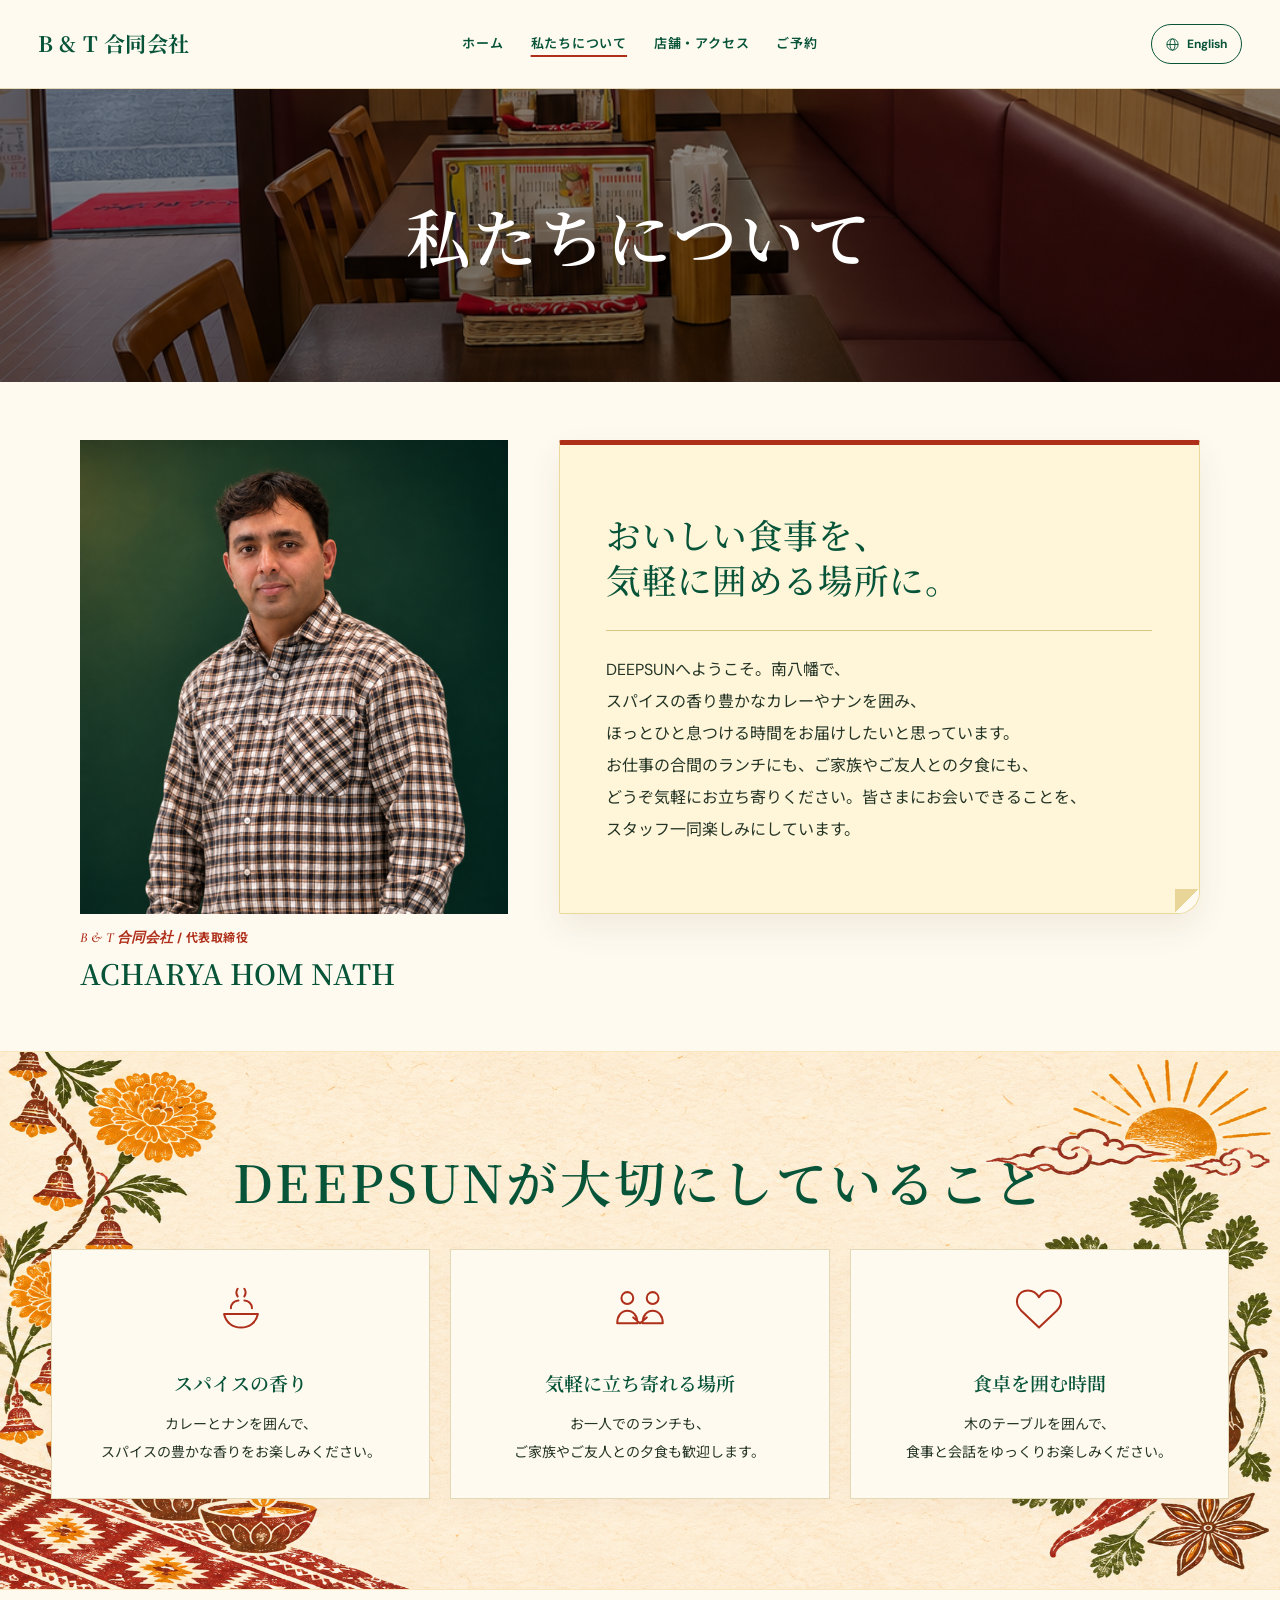
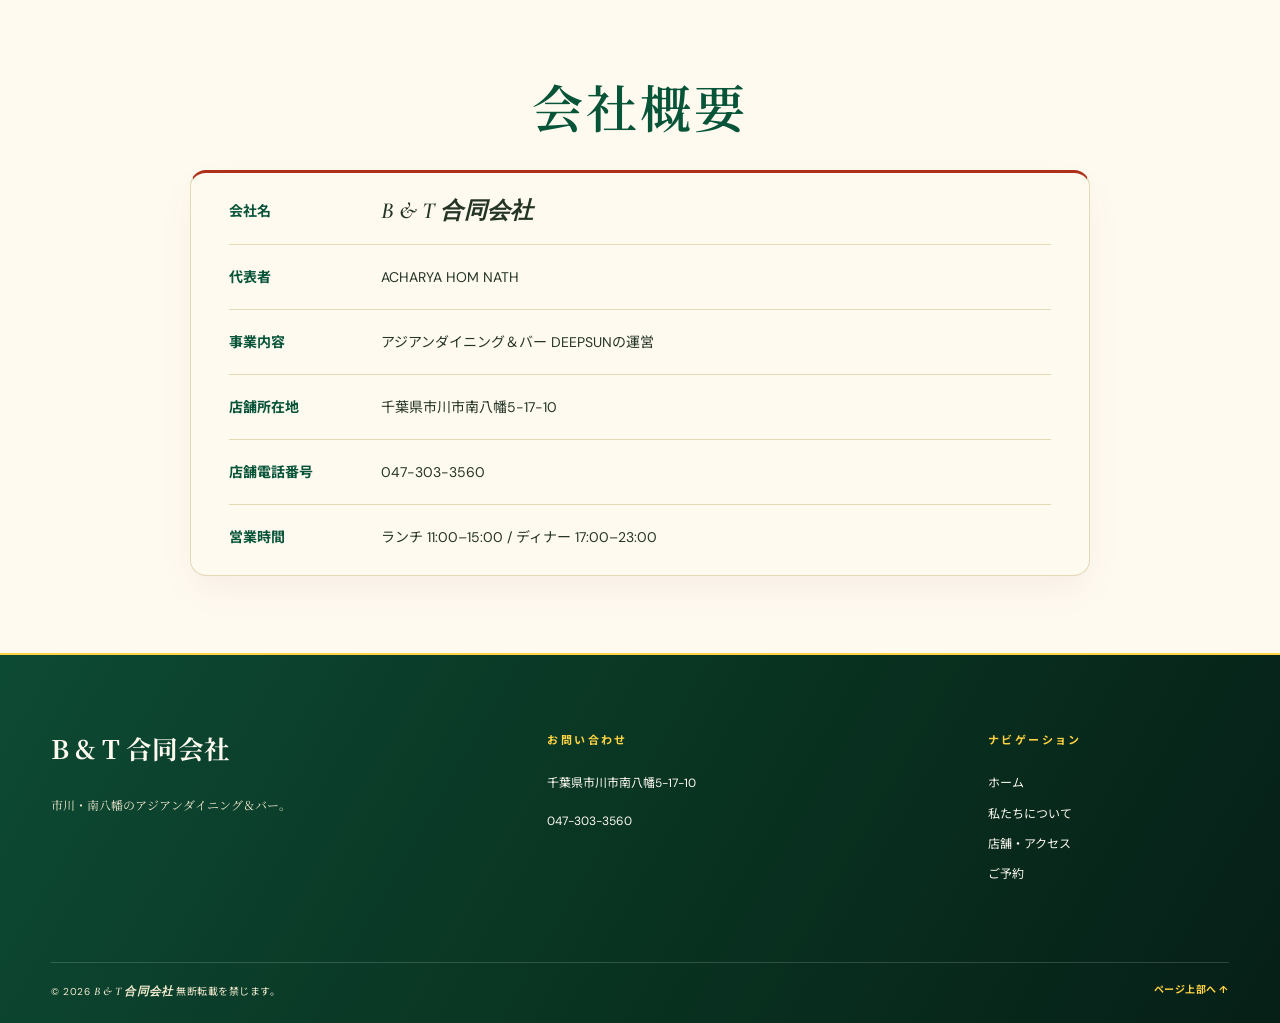
==== about.html @ cd6b09dc "Publish DEEPSUN website with lossless assets" ====
<!DOCTYPE html>

<html lang="ja"><head><meta charset="utf-8"/><meta content="width=device-width, initial-scale=1" name="viewport"/><meta content="#fffaf0" name="theme-color"/><meta content="B &amp; T 合同会社が運営するDEEPSUN。代表 ACHARYA HOM NATHからのご挨拶と会社概要。" name="description"/><title>私たちについて | DEEPSUN</title><link href="https://fonts.googleapis.com" rel="preconnect"/><link crossorigin="" href="https://fonts.gstatic.com" rel="preconnect"/><link href="https://fonts.googleapis.com/css2?family=DM+Sans:wght@400;500;600;700&amp;family=Noto+Sans+JP:wght@400;500;600;700&amp;family=Noto+Serif+JP:wght@400;500;600;700&amp;family=Cormorant+Garamond:ital,wght@0,500;0,600;1,500;1,600&amp;display=swap" rel="stylesheet"/><link rel="icon" href="assets/deepsun-logo.png" type="image/png"/>
<link href="styles.css?v=16" rel="stylesheet"/><script defer="" src="script.js?v=13"></script></head>
<body data-page="about"><a class="skip-link" data-i18n="skipLink" href="#main-content">本文へ移動</a><div id="site-header-mount"></div><main class="inner-main" id="main-content">
<section aria-labelledby="about-page-title" class="subhero subhero-about"><div class="subhero-overlay"></div><div class="container subhero-content"><h1 data-i18n="aboutPageTitle" id="about-page-title">私たちについて</h1></div></section>
<section class="representative section-pad"><div class="container representative-grid"><div class="representative-profile"><div class="representative-portrait"><img alt="B &amp; T 合同会社の代表取締役 ACHARYA HOM NATH" data-i18n-alt="representativeAlt" height="1381" src="assets/deepsun-owner-green.png" width="1139"/></div><div class="representative-caption"><p data-i18n="repRole"><span class="company-name-inline">B &amp; T 合同会社</span> / 代表取締役</p><h2 data-i18n="representativeName">ACHARYA HOM NATH</h2></div></div><div class="representative-note"><h2 class="ceo-catch" data-i18n="ceoCatch">おいしい食事を、<br>気軽に囲める場所に。</h2><p class="ceo-message" data-i18n="ceoP1"><span class="ceo-phrase">DEEPSUNへようこそ。</span><span class="ceo-phrase">南八幡で、</span><span class="ceo-phrase">スパイスの</span><span class="ceo-phrase">香り</span><span class="ceo-phrase">豊かな</span><span class="ceo-phrase">カレーや</span><span class="ceo-phrase">ナンを</span><span class="ceo-phrase">囲み、</span><span class="ceo-phrase">ほっと</span><span class="ceo-phrase">ひと息つける</span><span class="ceo-phrase">時間を</span><span class="ceo-phrase">お届けしたいと</span><span class="ceo-phrase">思っています。</span><span class="ceo-phrase">お仕事の</span><span class="ceo-phrase">合間の</span><span class="ceo-phrase">ランチにも、</span><span class="ceo-phrase">ご家族や</span><span class="ceo-phrase">ご友人との</span><span class="ceo-phrase">夕食にも、</span><span class="ceo-phrase">どうぞ気軽に</span><span class="ceo-phrase">お立ち寄りください。</span><span class="ceo-phrase">皆さまに</span><span class="ceo-phrase">お会いできる</span><span class="ceo-phrase">ことを、</span><span class="ceo-phrase">スタッフ一同</span><span class="ceo-phrase">楽しみに</span><span class="ceo-phrase">しています。</span></p></div></div></section>
<section aria-labelledby="values-title" class="values-section section-pad"><div class="container"><h2 class="section-title" data-i18n="valuesTitle" id="values-title">DEEPSUNが大切にしていること</h2><div class="values-grid">
<article class="value-card"><svg aria-hidden="true" viewbox="0 0 64 64"><path d="M12 38c2 10 10 16 20 16s18-6 20-16H12Zm8-7c0-5 4-9 9-9m7 0c5 0 9 4 9 9M28 17c-2-3-2-6 0-9m8 9c2-3 2-6 0-9"></path></svg><h3 data-i18n="value1Title">スパイスの香り</h3><p data-i18n="value1Text">カレーとナンを囲んで、スパイスの豊かな香りをお楽しみください。</p></article>
<article class="value-card"><svg aria-hidden="true" viewbox="0 0 64 64"><path d="M17 26a7 7 0 1 0 0-14 7 7 0 0 0 0 14Zm30 0a7 7 0 1 0 0-14 7 7 0 0 0 0 14ZM5 49c0-9 5-15 12-15s12 6 12 15H5Zm30 0c0-9 5-15 12-15s12 6 12 15H35ZM24 42l8 7 8-7"></path></svg><h3 data-i18n="value2Title">気軽に立ち寄れる場所</h3><p data-i18n="value2Text">お一人でのランチも、ご家族やご友人との夕食も歓迎します。</p></article>
<article class="value-card"><svg aria-hidden="true" viewbox="0 0 64 64"><path d="M32 54 11 34C1 24 7 10 19 10c6 0 10 3 13 8 3-5 7-8 13-8 12 0 18 14 8 24L32 54Z"></path></svg><h3 data-i18n="value3Title">食卓を囲む時間</h3><p data-i18n="value3Text">木のテーブルを囲んで、食事と会話をゆっくりお楽しみください。</p></article>
</div></div></section>
<section aria-labelledby="company-title" class="company-section section-pad"><div class="container company-grid"><h2 class="section-title" data-i18n="companyTitle" id="company-title">会社概要</h2><dl class="company-table"><div><dt data-i18n="companyNameLabel">会社名</dt><dd class="company-name-text" data-i18n="companyName">B &amp; T 合同会社</dd></div><div><dt data-i18n="companyRepLabel">代表者</dt><dd data-i18n="companyRepValue">ACHARYA HOM NATH</dd></div><div><dt data-i18n="companyBusinessLabel">事業内容</dt><dd data-i18n="companyBusiness">アジアンダイニング＆バー DEEPSUNの運営</dd></div><div><dt data-i18n="companyLocationLabel">店舗所在地</dt><dd><span data-i18n="addressFull">千葉県市川市南八幡5-17-10</span></dd></div><div><dt data-i18n="shopPhoneLabel">店舗電話番号</dt><dd><a href="tel:0473033560">047-303-3560</a></dd></div><div><dt data-i18n="hoursLabel">営業時間</dt><dd data-i18n="hoursValue">ランチ 11:00–15:00 / ディナー 17:00–23:00</dd></div></dl></div></section>
</main><div id="site-footer-mount"></div></body></html>
---- styles.css ----
:root{--cream:#f7f3e9;--paper:#fffdf7;--ink:#153b37;--ink-deep:#0b2b29;--orange:#ef7c1a;--gold:#d6a844;--text:#233a35;--muted:#6c7770;--line:#d9d8c9;--serif:"Noto Serif JP",serif;--sans:"DM Sans","Noto Sans JP",sans-serif}
*{box-sizing:border-box}
html{scroll-behavior:smooth;scroll-padding-top:85px}
body{margin:0;color:var(--text);background:var(--cream);font-family:var(--sans);font-size:15px;line-height:1.8;overflow-x:clip;-webkit-font-smoothing:antialiased}
img{display:block;max-width:100%}
a{color:inherit;text-decoration:none}
button{font:inherit}
button,a{-webkit-tap-highlight-color:transparent}
:focus-visible{outline:3px solid var(--orange);outline-offset:4px}
::selection{background:var(--orange);color:white}
.skip-link{position:fixed;top:-100px;left:12px;z-index:100;background:white;color:var(--ink);padding:8px 14px}
.skip-link:focus{top:12px}
.container{width:min(100% - 8vw,1220px);margin-inline:auto}
.container-wide{width:min(100% - 6vw,1450px);margin-inline:auto}
.section-pad{padding-block:clamp(92px,10vw,150px)}
section{scroll-margin-top:82px}
.eyebrow{display:flex;align-items:center;gap:14px;margin:0 0 28px;font-size:11px;font-weight:700;letter-spacing:.2em;line-height:1.5;color:var(--orange)}
.eyebrow-line{width:34px;height:1px;display:inline-block;flex:none;background:currentColor}
.section-title{font-family:var(--serif);font-weight:600;font-size:clamp(2.1rem,4vw,3.8rem);line-height:1.55;letter-spacing:.06em;margin:0;color:var(--ink);line-break:strict;word-break:auto-phrase}
.body-copy{font-size:15px;line-height:2.35;letter-spacing:.025em}
.button{display:inline-flex;align-items:center;justify-content:space-between;gap:38px;min-height:58px;padding:12px 27px;border-radius:100px;font-size:13px;font-weight:700;letter-spacing:.04em;transition:background .25s,color .25s,transform .25s,border-color .25s;white-space:nowrap}
.button:hover{transform:translateY(-3px)}
.button-primary{background:var(--orange);color:#171a13}
.button-primary:hover{background:#ffa344}
.button-ghost{border:1px solid rgba(255,255,255,.72);color:white;background:rgba(255,255,255,.05)}
.button-ghost:hover{background:white;color:var(--ink)}
.button-dark{background:var(--ink);color:white;min-width:210px}
.button-dark:hover{background:#23655b}
.site-header{position:fixed;z-index:50;top:0;left:0;width:100%;color:white;transition:background .28s,box-shadow .28s,color .28s}
.site-header.is-scrolled,.site-header.menu-open{background:rgba(247,243,233,.98);box-shadow:0 1px 0 rgba(21,59,55,.12);color:var(--ink)}
.header-inner{height:88px;display:flex;align-items:center;justify-content:space-between;gap:24px}
.brand{display:inline-flex;align-items:center;gap:11px;flex:none;min-width:0}
.brand-logo{width:60px;height:60px;border-radius:50%;background:white;padding:3px;display:flex;align-items:center;justify-content:center;overflow:hidden;box-shadow:0 3px 16px #0002}
.brand-logo img{width:100%;height:100%;object-fit:contain}
.brand-name{font-family:Georgia,serif;font-size:19px;font-weight:700;line-height:1.02;letter-spacing:.09em;white-space:nowrap}
.brand-name span{display:block}
.brand-name small{display:block;margin-top:5px;font:600 8px/1 var(--sans);letter-spacing:.19em}
.desktop-nav{display:flex;align-items:center;gap:clamp(16px,2.1vw,34px);margin-left:auto}
.desktop-nav a{font-size:12px;font-weight:600;letter-spacing:.06em;position:relative;white-space:nowrap}
.desktop-nav a::after{content:"";position:absolute;left:0;right:100%;bottom:-7px;height:1px;background:currentColor;transition:right .2s}
.desktop-nav a:hover::after{right:0}
.header-actions{display:flex;align-items:center;gap:13px}
.language-switch{height:38px;padding:0 10px;border:1px solid currentColor;border-radius:100px;background:transparent;color:inherit;font-size:11px;font-weight:700;letter-spacing:.05em;cursor:pointer}
.language-switch span{margin-left:3px}
.header-reserve{display:inline-flex;align-items:center;gap:18px;padding:12px 19px;background:var(--orange);border-radius:100px;color:#15251f;font-size:12px;font-weight:700;white-space:nowrap}
.header-reserve:hover{background:#ffa344}
.menu-toggle{display:none;width:42px;height:42px;border:0;background:transparent;color:inherit;padding:10px;cursor:pointer}
.menu-toggle span{display:block;width:22px;height:2px;background:currentColor;margin:5px 0;transition:transform .2s}
.mobile-nav{display:none}
.hero{position:relative;min-height:760px;height:100svh;max-height:1080px;background:#13251e;color:white;overflow:hidden}
.hero-image,.hero-scrim{position:absolute;inset:0}
.hero-image{background:url("assets/deepsun-interior-1.png") center 55%/cover no-repeat;animation:heroZoom 16s ease-out both;backface-visibility:hidden}
.hero-scrim{background:linear-gradient(180deg,rgba(3,20,19,.62),rgba(3,20,19,.48) 38%,rgba(3,20,19,.70)),linear-gradient(90deg,rgba(3,23,21,.4),transparent 60%)}
@keyframes heroZoom{from{transform:scale(1)}to{transform:scale(1.055)}}
.hero-content{position:relative;z-index:1;height:100%;display:grid;place-items:center;text-align:center;padding-top:80px;padding-bottom:70px}
.hero-center{max-width:1050px;margin:auto}
.hero-eyebrow{margin:0 0 26px;color:#f0cc83;font-size:12px;font-weight:700;letter-spacing:.43em;line-height:1.6}
.hero h1{font-family:var(--serif);font-size:clamp(3.1rem,6.25vw,6.4rem);font-weight:600;line-height:1.22;letter-spacing:.045em;margin:0;text-shadow:0 2px 15px #0004;line-break:strict}
.hero h1 span{display:block}
.hero-title-accent{color:#ffab41}
.hero-title-white{color:#fff;margin-top:.14em}
.hero-copy{margin:30px auto 34px;font-size:clamp(14px,1.15vw,16px);line-height:2.15;letter-spacing:.06em;color:#fffdf5}
.hero-buttons{display:flex;justify-content:center;flex-wrap:wrap;gap:14px}
.hero-bottom{position:absolute;z-index:2;left:50%;bottom:32px;transform:translateX(-50%);display:flex;align-items:center;justify-content:space-between;color:#fff9;font-size:10px;letter-spacing:.14em;font-weight:700}
.hero-bottom a{color:#fff;display:flex;gap:16px;align-items:center}
.hero-bottom a span{font-size:20px;line-height:1}
.about{background:var(--cream)}
.about-grid{display:grid;grid-template-columns:1fr 1.02fr;align-items:center;gap:clamp(50px,7vw,120px)}
.about-copy{padding-block:10px}
.about-lead{margin:30px 0 20px;font-family:var(--serif);font-weight:600;color:var(--ink);font-size:clamp(17px,1.7vw,21px);line-height:1.9;letter-spacing:.04em}
.about .body-copy{max-width:520px;margin:0 0 29px}
.text-link{display:inline-flex;align-items:center;gap:52px;padding:0 0 10px;font-size:13px;font-weight:700;color:var(--orange);text-decoration:none}
.text-link span:last-child{font-size:18px;line-height:1}
.about-visual{position:relative;margin:15px 25px 0 0}
.about-visual::before{content:"";position:absolute;left:28px;right:-25px;top:-25px;bottom:28px;border:1px solid var(--gold);z-index:0}
.about-visual>img{position:relative;z-index:1;width:100%;height:min(46vw,540px);object-fit:cover;object-position:center}
.about-stamp{position:absolute;z-index:2;bottom:-25px;left:-32px;background:var(--orange);color:var(--ink-deep);width:130px;height:130px;border-radius:50%;display:flex;flex-direction:column;align-items:center;justify-content:center;text-align:center;transform:rotate(-13deg);font:700 11px/1.4 var(--sans);letter-spacing:.1em;box-shadow:0 8px 20px #0002}
.stamp-flower{font-size:26px;line-height:1.1}
.feature{background:var(--ink-deep);color:white;overflow:hidden}
.feature-heading{display:grid;grid-template-columns:1fr auto;align-items:end;gap:20px;margin-bottom:48px}
.feature-heading .eyebrow{grid-column:1/-1;margin-bottom:0;color:#e1af55}
.feature-heading .section-title{color:white}
.feature-heading>p:last-child{margin:0 0 7px;font-size:14px;color:#d7e1d8}
.feature-card{display:grid;grid-template-columns:1.13fr .87fr;min-height:550px;background:#f7f3e9;color:var(--ink);box-shadow:0 20px 65px #001b1740}
.feature-photo{position:relative;min-height:400px;overflow:hidden}
.feature-photo img{width:100%;height:100%;position:absolute;inset:0;object-fit:cover;transition:transform .7s}
.feature-card:hover .feature-photo img{transform:scale(1.035)}
.image-note{position:absolute;bottom:17px;left:20px;color:white;background:#092d2bc9;padding:4px 9px;font-size:10px;letter-spacing:.03em}
.feature-content{position:relative;padding:clamp(38px,5vw,78px);display:flex;flex-direction:column;justify-content:center;overflow:hidden}
.feature-number{font-size:11px;font-weight:700;letter-spacing:.23em;color:var(--orange)}
.feature-symbol{position:absolute;right:47px;top:25px;color:#e3cda6;font-size:100px;line-height:1;font-weight:400;opacity:.65}
.feature-content h3{position:relative;font:600 clamp(2rem,3.1vw,3rem)/1.5 var(--serif);letter-spacing:.07em;margin:35px 0 24px}
.feature-exact{font-size:16px;font-weight:600;line-height:2.15;letter-spacing:.02em;margin:0;line-break:strict;overflow-wrap:anywhere}
.feature-rule{width:64px;height:2px;background:var(--orange);margin:30px 0 20px}
.feature-small{font-size:13px;color:#657872;margin:0}
.secondary-feature{display:flex;align-items:center;justify-content:flex-end;gap:30px;margin-top:30px;color:white}
.secondary-feature img{width:112px;height:112px;object-fit:cover;border-radius:50%;border:4px solid #fff2}
.secondary-feature span{font-size:10px;font-weight:700;letter-spacing:.2em;color:#e1af55}
.secondary-feature p{font-family:var(--serif);font-size:16px;line-height:1.9;margin:5px 0 0}
.message{background:#f0e9d9}
.message-grid{display:grid;grid-template-columns:.82fr 1.18fr;gap:clamp(50px,7.5vw,120px);align-items:center}
.message-photo{position:relative;max-width:475px}
.message-photo::before{content:"";position:absolute;inset:22px -22px -22px 22px;border:1px solid var(--gold)}
.message-photo img{position:relative;width:100%;aspect-ratio:4/4.4;object-fit:cover;object-position:center 30%}
.message-copy .section-title{font-size:clamp(2rem,3vw,3.1rem)}
.message-copy .body-copy{max-width:590px;margin:30px 0;line-height:2.3}
.signature{display:flex;flex-direction:column;gap:4px;padding-top:21px;border-top:1px solid #cfc8b9;font-size:12px}
.signature strong{font-family:var(--serif);font-size:20px;letter-spacing:.08em}
.store{background:var(--paper)}
.store-heading{display:flex;justify-content:space-between;align-items:flex-end;gap:35px;margin-bottom:49px}
.store-heading>p{margin:0 0 8px;text-align:right;font-weight:600;font-size:14px;line-height:2}
.store-grid{display:grid;grid-template-columns:1fr 1fr;background:var(--cream)}
.store-image{min-height:580px;overflow:hidden}
.store-image img{width:100%;height:100%;object-fit:cover;object-position:center 49%}
.store-details{padding:clamp(35px,5.2vw,76px);align-self:center}
.store-kicker{color:var(--orange);font-size:11px;font-weight:700;letter-spacing:.24em;margin:0 0 20px}
.store-details h3{font:600 clamp(1.65rem,2.5vw,2.7rem)/1.65 var(--serif);letter-spacing:.05em;margin:0 0 30px;color:var(--ink)}
.store-details dl{margin:0 0 38px;border-top:1px solid var(--line)}
.store-details dl div{display:grid;grid-template-columns:105px 1fr;gap:12px;padding:15px 0;border-bottom:1px solid var(--line);font-size:13px;line-height:1.8}
.store-details dt{font-weight:700;color:var(--ink)}
.store-details dd{margin:0}
.store-details dd a{text-decoration:underline;text-underline-offset:3px}
.gallery{background:var(--paper);padding:0 0 clamp(90px,9vw,135px)}
.gallery-heading{text-align:center;padding-top:15px;padding-bottom:35px}
.gallery-heading .eyebrow{justify-content:center;margin-bottom:13px}
.gallery-heading h2{font:600 clamp(1.7rem,2.8vw,2.8rem)/1.5 var(--serif);letter-spacing:.07em;color:var(--ink);margin:0}
.gallery-stage{position:relative;width:min(100% - 8vw,1050px);aspect-ratio:16/8.5;margin:auto;overflow:hidden;background:var(--ink-deep)}
.gallery-slide{position:absolute;inset:0;opacity:0;transition:opacity .65s;pointer-events:none}
.gallery-slide.is-active{opacity:1;pointer-events:auto}
.gallery-slide::after{content:"";position:absolute;inset:55% 0 0;background:linear-gradient(transparent,#061d1bb8)}
.gallery-slide img{width:100%;height:100%;object-fit:cover;object-position:center 52%}
.gallery-slide:nth-child(2) img{object-position:center 46%}
.gallery-slide span{position:absolute;z-index:1;bottom:36px;left:42px;color:white;font-family:var(--serif);font-size:17px;font-weight:600;letter-spacing:.08em}
.gallery-arrow{position:absolute;z-index:2;top:50%;transform:translateY(-50%);width:48px;height:48px;border:1px solid #fffc;color:white;border-radius:50%;background:#092f2e99;font-size:21px;cursor:pointer}
.gallery-prev{left:22px}.gallery-next{right:22px}
.gallery-arrow:hover{background:var(--orange);color:var(--ink)}
.gallery-dots{position:absolute;z-index:3;bottom:15px;left:50%;transform:translateX(-50%);display:flex;gap:8px}
.gallery-dots button{width:24px;height:3px;padding:0;border:0;background:#fff7;cursor:pointer}
.gallery-dots button.is-active{background:var(--orange)}
.reservation{position:relative;color:white;overflow:hidden;background:var(--ink-deep)}
.reservation-backdrop{position:absolute;inset:0;background:linear-gradient(90deg,#092923f5 0%,#092923e6 50%,#092923c2 100%),url("assets/deepsun-interior-1.png") center/cover}
.reservation-content{position:relative;z-index:1}
.reservation .eyebrow{color:#edb760}
.reservation .section-title{color:white}
.reservation-content>p:not(.eyebrow){font-size:15px;margin:23px 0 53px;color:#e2e7dd}
.reservation-groups{display:grid;grid-template-columns:1fr 1fr;gap:70px}
.reservation-groups h3{font:600 18px/1.5 var(--serif);margin:0 0 16px;padding-bottom:15px;border-bottom:1px solid #ffffff55}
.action-links{display:flex;flex-wrap:wrap;gap:12px}
.action-links a{display:inline-flex;align-items:center;gap:16px;min-height:48px;padding:9px 17px;border:1px solid #ffffff8c;border-radius:5px;color:white;font-size:12px;font-weight:700;transition:background .2s,color .2s}
.action-links a:hover{background:#fff;color:var(--ink)}
.site-footer{background:#082b29;color:#e9efe8;padding:76px 0 0}
.footer-grid{display:grid;grid-template-columns:1.15fr 1fr .65fr;gap:70px;padding-bottom:70px}
.footer-brand>a:first-child{font:700 clamp(1.5rem,2.5vw,2.2rem)/1 Georgia,serif;letter-spacing:.08em}
.footer-brand p{font-family:var(--serif);margin:24px 0;color:#e7e6d6}
.footer-grid h2{font-size:11px;font-weight:700;letter-spacing:.22em;color:#e6a94c;margin:0 0 21px}
.footer-grid p,.footer-grid a:not(.footer-brand>a:first-child){font-size:12px;line-height:2.1}
.footer-grid>div:nth-child(2)>p{margin:0 0 10px}
.footer-nav a{display:block;width:max-content;margin-bottom:5px}
.footer-nav a:hover,.footer-grid>div:nth-child(2)>a:hover{color:#ffb351}
.footer-bottom{display:flex;justify-content:space-between;gap:20px;padding:18px 0 21px;border-top:1px solid #ffffff29;font-size:10px;letter-spacing:.05em;color:#bccbc2}
.footer-bottom a{color:#f3b55c;font-weight:700}
.reveal{opacity:0;transform:translateY(18px);transition:opacity .7s ease,transform .7s cubic-bezier(.2,.78,.25,1)}
.reveal.is-visible{opacity:1;transform:none}
@media (max-width:1100px){.desktop-nav{gap:16px}.brand-name{font-size:16px}.brand-logo{width:51px;height:51px}.header-reserve{padding:10px 14px}.feature-card{min-height:490px}.feature-content{padding:42px}}
@media (max-width:900px){.desktop-nav,.header-reserve{display:none}.menu-toggle{display:block}.header-inner{height:76px}.mobile-nav:not([hidden]){display:flex;flex-direction:column;gap:0;padding:10px 6vw 24px;background:var(--cream);color:var(--ink);box-shadow:0 12px 18px #071f1d22}.mobile-nav a{padding:12px 0;border-bottom:1px solid var(--line);font-weight:600;font-size:14px}.site-header.menu-open .menu-toggle span:first-child{transform:translateY(3.5px) rotate(45deg)}.site-header.menu-open .menu-toggle span:last-child{transform:translateY(-3.5px) rotate(-45deg)}.about-grid{gap:45px}.store-details{padding:32px}.store-details dl div{grid-template-columns:80px 1fr}}
@media (max-width:760px){html{scroll-padding-top:70px}.container,.container-wide{width:min(100% - 38px,620px)}.section-pad{padding-block:84px}.site-header{background:rgba(247,243,233,.98);color:var(--ink)}.header-inner{height:70px}.brand-logo{width:46px;height:46px}.brand-name{font-size:15px}.brand-name small{font-size:6px}.hero{min-height:680px;height:100svh;max-height:850px}.hero-image{animation:none;background-position:55% center}.hero-scrim{background:linear-gradient(180deg,#051f1bd4,#06232091 35%,#051f1bdc)}.hero-content{padding-top:95px;padding-bottom:85px}.hero-eyebrow{font-size:10px;letter-spacing:.2em;margin-bottom:20px}.hero h1{font-size:clamp(31px,7.6vw,51px);letter-spacing:-.035em;line-height:1.3}.hero-title-white{margin-top:.16em}.hero-copy{font-size:13px;margin:28px auto 29px;line-height:2}.desktop-break{display:none}.hero-bottom{bottom:18px;font-size:8px}.hero-bottom a{gap:5px}.hero-buttons{gap:10px}.hero-buttons .button{min-height:51px;padding:10px 16px;gap:15px;font-size:12px}.about-grid,.message-grid,.store-grid{grid-template-columns:1fr}.about-visual{grid-row:1;margin:10px 17px 40px 10px}.about-visual>img{height:390px}.about-visual::before{left:17px;right:-17px;top:-17px;bottom:17px}.about-stamp{width:95px;height:95px;left:-15px;bottom:-18px;font-size:8px}.stamp-flower{font-size:19px}.about-copy{text-align:center}.about .eyebrow{justify-content:center}.about .section-title{font-size:clamp(2rem,7vw,3rem)}.about .body-copy{margin-inline:auto}.about-lead{margin-top:24px}.feature-heading{display:block;text-align:center}.feature-heading .eyebrow{justify-content:center;margin-bottom:24px}.feature-heading>p:last-child{margin:20px 0 0}.feature-card{grid-template-columns:1fr}.feature-photo{min-height:0;aspect-ratio:4/3}.feature-content{padding:38px 31px 45px}.feature-content h3{font-size:2rem;margin:23px 0 16px}.feature-exact{font-size:14px}.feature-symbol{font-size:73px;right:28px;top:17px}.secondary-feature{justify-content:center}.secondary-feature img{width:78px;height:78px}.secondary-feature p{font-size:13px}.message-grid{gap:55px}.message-photo{width:min(78%,370px);margin-inline:auto}.message-photo img{aspect-ratio:1/1.1}.message-copy{text-align:center}.message-copy .eyebrow{justify-content:center}.message-copy .section-title{font-size:clamp(1.8rem,6.5vw,2.6rem)}.signature{text-align:center}.store-heading{display:block;text-align:center}.store-heading .eyebrow{justify-content:center}.store-heading>p{text-align:center;margin-top:18px}.store-image{height:390px;min-height:0}.store-image img{object-position:center 44%}.store-details{padding:38px 26px 45px}.store-details h3{font-size:1.8rem}.gallery-stage{width:calc(100% - 38px);aspect-ratio:4/3}.gallery-slide span{bottom:34px;left:22px;font-size:13px;max-width:65%}.gallery-arrow{width:38px;height:38px;font-size:17px}.gallery-prev{left:10px}.gallery-next{right:10px}.reservation-groups{grid-template-columns:1fr;gap:35px}.reservation-content>p:not(.eyebrow){margin-bottom:36px}.footer-grid{grid-template-columns:1fr 1fr;gap:40px}.footer-brand{grid-column:1/-1}.site-footer{padding-top:60px}.footer-grid{padding-bottom:45px}}
@media (max-width:420px){.container,.container-wide{width:calc(100% - 34px)}.brand-name{font-size:13px}.brand-name small{font-size:5.5px}.brand-logo{width:42px;height:42px}.header-actions{gap:5px}.language-switch{height:33px}.hero h1{font-size:clamp(29px,7.65vw,34px);letter-spacing:-.055em}.hero-copy{max-width:320px}.hero-buttons{flex-wrap:nowrap}.hero-buttons .button{font-size:10px;padding:9px 12px;gap:8px;min-height:47px}.hero-bottom span:first-child{max-width:160px}.about-visual>img{height:300px}.feature-photo{aspect-ratio:1/1}.feature-content{padding:32px 24px}.feature-content h3{font-size:1.75rem}.store-details dl div{grid-template-columns:72px 1fr;gap:8px;font-size:12px}.store-details h3{font-size:1.5rem}.footer-grid{grid-template-columns:1fr}.footer-brand{grid-column:auto}.footer-bottom{flex-direction:column;gap:4px}}
@media (hover:none),(pointer:coarse){.button:hover{transform:none}.feature-card:hover .feature-photo img{transform:none}.gallery-arrow:hover{background:#092f2e99;color:white}}
@media (prefers-reduced-motion:reduce){html{scroll-behavior:auto}*,*::before,*::after{animation-duration:.01ms!important;animation-iteration-count:1!important;transition-duration:.01ms!important}.reveal{opacity:1;transform:none}.hero-image{animation:none}}

/* Four-page layout */
.company-brand{display:flex;flex-direction:column;flex:none;color:inherit;line-height:1.15;white-space:nowrap}
.company-brand span{font:700 23px/1.2 var(--serif);letter-spacing:.04em}
.company-brand small{font:700 9px/1.2 var(--sans);letter-spacing:.24em;margin-top:4px}
.desktop-nav a[aria-current="page"]{color:var(--orange)}
.desktop-nav a[aria-current="page"]::after{right:0}
.footer-brand>a:first-child{font:700 clamp(1.45rem,2vw,2rem)/1.35 var(--serif)}
.inner-main{animation:pageEnter .6s cubic-bezier(.2,.78,.25,1) both}
@keyframes pageEnter{from{opacity:0;transform:translateY(10px)}to{opacity:1;transform:none}}
.subhero{height:clamp(320px,37vw,480px);display:flex;align-items:center;position:relative;color:white;background-position:center;background-size:cover}
.subhero-about{background-image:url("assets/deepsun-interior-1.png")}
.subhero-stores{background-image:url("assets/deepsun-storefront.png");background-position:center 40%}
.subhero-reservation{background-image:url("assets/deepsun-storefront.png");background-position:center 55%}
.subhero-overlay{position:absolute;inset:0;background:linear-gradient(90deg,#062620d9,#062620a0 58%,#06262069),linear-gradient(0deg,#06262098,transparent 50%)}
.subhero-content{position:relative;z-index:1;text-align:center}
.subhero .eyebrow{justify-content:center;color:#ffc26d;margin-bottom:15px}
.subhero h1{font:600 clamp(2.7rem,5vw,4.7rem)/1.35 var(--serif);letter-spacing:.1em;margin:0}
.subhero-content>p:last-child{font-size:15px;margin:14px 0 0;color:#fffdf3}
.home-section-heading{display:flex;align-items:end;justify-content:space-between;gap:35px;margin-bottom:50px}
.home-section-heading .eyebrow{margin-bottom:20px}
.home-section-heading>p{max-width:340px;margin:0 0 8px;line-height:2;font-size:14px}
.home-store-grid{display:grid;grid-template-columns:1fr 1fr;min-height:530px;background:var(--cream)}
.home-store-image{height:530px;overflow:hidden}
.home-store-image img{width:100%;height:100%;object-fit:cover;object-position:center 48%}
.home-store-details{display:flex;flex-direction:column;align-items:flex-start;justify-content:center;padding:clamp(36px,5vw,75px)}
.home-store-details h3{font:600 clamp(1.6rem,2.4vw,2.5rem)/1.65 var(--serif);color:var(--ink);margin:0 0 20px}
.home-store-details p{font-size:13px;margin:0 0 14px;line-height:1.85}
.home-store-details p a{text-decoration:underline;text-underline-offset:3px}
.home-store-details .button{margin-top:20px}
.home-feature{display:grid;grid-template-columns:1fr 1fr;align-items:stretch;gap:0;margin-top:38px;background:var(--ink-deep);color:white}
.home-feature>img{width:100%;height:360px;object-fit:cover}
.home-feature>div{padding:clamp(30px,4vw,55px);display:flex;flex-direction:column;justify-content:center}
.home-feature .eyebrow{color:#f3b65a;margin-bottom:16px}
.home-feature h3{font:600 clamp(1.5rem,2vw,2.2rem)/1.5 var(--serif);margin:0 0 18px;color:white}
.home-feature-text{font-weight:600;font-size:14px;line-height:2.1;margin:0 0 18px;line-break:strict;overflow-wrap:anywhere}
.home-feature small{color:#c2d0c8;font-size:11px}
.sns-band{position:relative;padding:clamp(75px,8vw,115px) 0;background:url("assets/deepsun-interior-1.png") center/cover;color:white}
.sns-backdrop{position:absolute;inset:0;background:#092823d8}
.sns-inner{position:relative;z-index:1;display:flex;align-items:center;justify-content:space-between;gap:50px}
.sns-label{font:700 11px/1 var(--sans);letter-spacing:.23em;color:#ffc16b;margin:0 0 18px}
.sns-inner h2{font:600 clamp(2rem,3.5vw,3.4rem)/1.45 var(--serif);margin:0 0 15px;color:white}
.sns-inner p:last-child{font-size:14px;color:#e9eee8;margin:0}
.sns-line{display:flex;align-items:center;gap:25px;min-width:280px;min-height:78px;padding:12px 26px;border-radius:9px;background:#06c755;color:#fff;font-weight:700;justify-content:center;transition:transform .2s}
.sns-line:hover{transform:translateY(-3px)}
.line-dot{display:grid;place-items:center;width:45px;height:45px;border:2px solid white;border-radius:50%;font-size:10px}
.home-reservation{padding:clamp(85px,9vw,135px) 0;text-align:center;background:var(--cream)}
.home-res-inner .eyebrow{justify-content:center;margin-bottom:21px}
.home-res-inner .section-title{font-size:clamp(2rem,3.8vw,3.6rem)}
.home-res-inner>p:not(.eyebrow){margin:22px 0 31px}
.representative{background:var(--cream)}
.representative-grid{display:grid;grid-template-columns:.7fr 1.3fr;gap:clamp(35px,6vw,100px);align-items:start}
.representative-profile img{width:100%;aspect-ratio:1/1.15;object-fit:cover;object-position:center 28%}
.representative-profile p{font-size:12px;color:var(--orange);font-weight:700;margin:22px 0 4px;letter-spacing:.04em}
.representative-profile h2{font:600 clamp(1.4rem,2.2vw,2.1rem)/1.4 var(--serif);margin:0;color:var(--ink)}
.representative-note{position:relative;background:white;padding:clamp(31px,4.6vw,70px);box-shadow:0 15px 50px #142a1712;border-left:3px solid var(--orange);font-size:15px;line-height:2.35}
.representative-note p{margin:0 0 25px}
.representative-note p:last-child{margin-bottom:0}
.representative-note .note-opening{font-weight:700;color:var(--ink);font-size:17px}
.values-section{position:relative;isolation:isolate;overflow:hidden;background:linear-gradient(90deg,transparent,rgba(214,168,68,.82) 15%,rgba(220,116,24,.48) 50%,rgba(214,168,68,.82) 85%,transparent) center top / calc(100% - clamp(40px,9vw,150px)) 1px no-repeat,linear-gradient(90deg,transparent,rgba(214,168,68,.82) 15%,rgba(220,116,24,.48) 50%,rgba(214,168,68,.82) 85%,transparent) center bottom / calc(100% - clamp(40px,9vw,150px)) 1px no-repeat,linear-gradient(135deg,#fbf8f0 0%,var(--cream) 55%,#f6efdf 100%)}
.values-section .section-title{color:var(--ink)}
.values-section::before,.values-section::after{position:absolute;z-index:0;content:"";pointer-events:none}
.values-section::before{top:42%;left:-15%;width:130%;height:220px;border:1px solid #dc74182b;border-radius:50%;transform:rotate(-5deg);box-shadow:0 0 0 23px #edba390d,0 0 0 24px #dc74181a,0 0 0 58px #edba390a}
.values-section::after{top:-95px;right:-105px;width:340px;height:340px;border:1px solid #dc74182b;border-radius:50%;background:repeating-radial-gradient(circle,transparent 0 24px,#dc74180d 25px 26px,transparent 27px 48px)}
.values-section>.container{position:relative;z-index:1}

/* Mobile layout refinements requested from the page preview. */
@media(max-width:760px){
  body[data-page="home"] .site-header:not(.is-scrolled):not(.menu-open){background:transparent;box-shadow:none;color:white}
  body[data-page="home"] .hero-image{animation:heroZoom 16s ease-out both}
  #about .about-grid{grid-template-columns:1fr;gap:0}
  #about .about-visual{grid-row:1;width:calc(100% - 18px);margin:0 auto 34px}
  #about .about-visual>img{width:100%;height:auto;aspect-ratio:4/3;object-fit:cover}
  #about .about-copy{grid-row:2;display:flex;flex-direction:column;align-items:center;text-align:center}
  #about .about-copy .section-title{width:100%;margin:0 0 18px}
  #about .about-copy .body-copy{width:100%;margin:0 0 22px}
  #about .about-copy .text-link{margin-top:0}
  .delivery-card{flex-direction:row;justify-content:flex-start;gap:14px;min-height:68px;padding:8px 14px;text-align:left}
  .delivery-logo{flex:0 0 58px;width:58px;height:46px;margin:0}
  .delivery-action{flex:1;justify-content:flex-start;gap:7px}
}
.values-section .section-title{margin-bottom:45px}
.values-grid{display:grid;grid-template-columns:repeat(3,1fr);gap:20px}
.value-card{border:1px solid #dddccf;background:var(--paper);padding:44px 28px 40px;text-align:center;min-height:275px}
.value-card svg{width:54px;height:54px;stroke:var(--orange);stroke-width:2.4;fill:none;stroke-linecap:round;stroke-linejoin:round;margin:0 auto 23px}
.value-card h3{font:600 19px/1.55 var(--serif);color:var(--ink);margin:0 0 13px}
.value-card p{font-size:13px;line-height:2;margin:0}
.company-section{background:var(--cream)}
.company-grid{display:grid;grid-template-columns:.65fr 1.35fr;gap:70px}
.company-table{margin:0;border-top:1px solid var(--line)}
.company-table div{display:grid;grid-template-columns:130px 1fr;gap:22px;padding:22px 0;border-bottom:1px solid var(--line);font-size:14px;line-height:2}
.company-table dt{font-weight:700;color:var(--ink)}
.company-table dd{margin:0}
.store-identity{text-align:center;margin-bottom:31px}
.store-identity .shop-logo{width:112px;height:112px;object-fit:contain;margin:0 auto 12px;background:white;border-radius:50%}
.store-identity h3{font-size:clamp(1.4rem,2vw,2rem);margin:0}
.stores-gallery{padding-top:0}
.stores-gallery .gallery-heading{padding-top:25px}
.location-section{background:#ece7d9}
.location-grid{display:grid;grid-template-columns:1fr 1fr;gap:70px;align-items:center}
.location-grid>div:last-child{border-left:2px solid var(--orange);padding-left:35px}
.location-grid p{font:600 clamp(1.1rem,1.8vw,1.55rem)/1.9 var(--serif);color:var(--ink);margin:0 0 16px}
.location-grid a{font-size:14px;text-decoration:underline;text-underline-offset:4px}
.booking-section{position:relative;background:linear-gradient(90deg,#082d29ef,#082d29d9),url("assets/deepsun-storefront.png") center/cover;color:white}
.booking-section .section-title,.delivery-section .section-title{color:white}
.booking-section .eyebrow,.delivery-section .eyebrow{color:#ffc16b}
.booking-intro,.delivery-intro{margin:16px 0 38px;color:#e0e8df;font-size:14px}
.booking-grid{display:grid;grid-template-columns:repeat(3,1fr);gap:18px}
.booking-card{display:flex;flex-direction:column;align-items:flex-start;min-height:260px;background:#fffdf6;color:var(--ink);padding:31px 28px 27px;border-top:5px solid var(--orange);border-radius:8px;transition:transform .2s,box-shadow .2s}
.booking-card:hover{transform:translateY(-4px);box-shadow:0 14px 32px #0004}
.booking-card.tabelog{border-color:#db562e}.booking-card.gurunavi{border-color:#bd2e31}.booking-card.telephone{border-color:var(--orange)}
.booking-icon{display:grid;place-items:center;min-width:79px;height:44px;border:1px solid #d8d8d1;padding:0 11px;font-weight:700;font-size:13px;border-radius:4px}
.booking-card h3{font:600 19px/1.5 var(--serif);margin:24px 0 7px}
.booking-card p{font-size:12px;margin:0 0 20px;color:#65736d}
.booking-action{margin-top:auto;font-size:13px;font-weight:700;color:var(--ink)}
.delivery-section{background:#0d3833;color:white}
.delivery-grid{display:grid;grid-template-columns:repeat(3,1fr);gap:17px}
.delivery-card{min-height:120px;display:flex;align-items:center;justify-content:space-between;gap:20px;padding:25px;border-radius:7px;border:1px solid #ffffff70;transition:transform .2s}
.delivery-card:hover{transform:translateY(-4px)}
.delivery-card strong{font-size:21px;line-height:1.2}
.delivery-card span{font-size:11px;font-weight:700;white-space:nowrap}
.delivery-card.uber{background:#0f7541}.delivery-card.demae{background:#c94420}.delivery-card.rocket{background:#263f39}
@media(max-width:900px){.company-brand span{font-size:20px}.representative-grid{grid-template-columns:.8fr 1.2fr;gap:35px}.booking-grid,.delivery-grid{gap:10px}.booking-card{padding:23px 17px}.delivery-card{padding:20px 15px}.delivery-card strong{font-size:17px}}
@media(max-width:760px){.subhero{height:330px}.home-section-heading{display:block;text-align:center}.home-section-heading .eyebrow{justify-content:center}.home-section-heading>p{margin:20px auto 0}.home-store-grid,.home-feature,.representative-grid,.company-grid,.location-grid{grid-template-columns:1fr}.home-store-image{height:330px}.home-store-details{padding:36px 27px 42px}.home-feature>img{height:275px}.home-feature>div{padding:33px 27px}.sns-inner{display:block;text-align:center}.sns-line{width:min(100%,360px);margin:30px auto 0}.representative-profile{max-width:350px;margin:auto;text-align:center}.representative-profile img{aspect-ratio:1/1}.representative-note{padding:33px 26px}.values-grid{grid-template-columns:1fr;gap:12px}.value-card{min-height:0;padding:33px 25px}.company-grid{gap:32px}.company-table div{grid-template-columns:95px 1fr;gap:13px;font-size:12px}.store-identity .shop-logo{width:95px;height:95px}.location-grid{gap:25px}.location-grid>div:last-child{padding-left:24px}.booking-grid,.delivery-grid{grid-template-columns:1fr}.booking-card{min-height:210px}.delivery-card{min-height:96px}.delivery-card strong{font-size:20px}.subhero h1{font-size:clamp(2.4rem,8vw,3.6rem)}.inner-main{animation-duration:.5s}}
@media(max-width:420px){.company-brand span{font-size:17px}.company-brand small{font-size:7px}.home-feature>img{height:240px}.company-table div{grid-template-columns:75px 1fr}.representative-note{font-size:13px}.booking-card h3{font-size:18px}}
@media(hover:none),(pointer:coarse){.sns-line:hover,.booking-card:hover,.delivery-card:hover{transform:none}}
@media(prefers-reduced-motion:reduce){.inner-main{animation:none}}

/* User-directed refinements */
.home-section-heading{margin-bottom:38px}
.sns-inner{gap:28px}
.sns-inner>div{flex:1;min-width:0}
.sns-inner h2{font-size:clamp(2rem,3vw,3rem);letter-spacing:.02em;white-space:nowrap}
.sns-line{flex:0 0 270px;min-width:0}
.home-reservation{position:relative;isolation:isolate;padding:73px 0 78px;background:url("assets/deepsun-storefront.png") center 52%/cover no-repeat;color:white}
.home-reservation::before{content:"";position:absolute;z-index:-1;inset:0;background:rgba(15,27,23,.72)}
.home-res-inner .section-title{color:white;font-size:clamp(2.25rem,4vw,3.5rem);line-height:1.35}
.home-res-inner>p:not(.eyebrow){color:#fff;margin:13px 0 28px;font-size:14px}
.button-reservation{background:white;color:var(--ink-deep);min-height:53px;gap:22px}
.button-reservation:hover{background:#f6ead4}
.representative{padding-block:clamp(85px,8vw,115px)}
.representative-grid{grid-template-columns:minmax(300px,.85fr) minmax(0,1.15fr);gap:clamp(35px,5vw,80px)}
.representative-profile img{height:clamp(360px,28vw,440px);aspect-ratio:auto;object-fit:cover;object-position:center 24%}
.representative-note{padding:clamp(30px,3.5vw,52px)}
.representative-note p{margin-bottom:18px}
.values-section .section-title{text-align:center;margin-bottom:45px}
.location-intro{text-align:center;max-width:850px;margin:0 auto 38px}
.location-intro .eyebrow{justify-content:center;margin-bottom:20px}
.location-intro .section-title{margin-bottom:17px}
.location-intro p:not(.eyebrow){font:600 clamp(1rem,1.5vw,1.3rem)/1.9 var(--serif);color:var(--ink);margin:0 0 10px}
.location-intro>a{display:inline-block;font-size:14px;text-decoration:underline;text-underline-offset:4px}
.map-frame{width:min(100%,1040px);height:520px;margin:0 auto;background:#ddd8c9;box-shadow:0 12px 32px #0b2b291a;overflow:hidden}
.map-frame iframe{display:block;width:100%;height:100%;border:0}
@media(max-width:980px){.sns-inner{display:block;text-align:center}.sns-inner h2{white-space:normal}.sns-line{width:min(100%,360px);margin:30px auto 0}}
@media(max-width:760px){.representative-grid{grid-template-columns:1fr;gap:35px}.representative-profile img{height:auto;aspect-ratio:1/1}.home-reservation{padding:78px 0 82px}.home-res-inner .section-title{font-size:clamp(2rem,8vw,3rem)}.map-frame{height:360px}.sns-inner h2{font-size:clamp(2rem,7.7vw,2.8rem)}}
@media(max-width:420px){.map-frame{height:310px}.location-intro p:not(.eyebrow){font-size:14px}}

/* Compact navigation and booking updates */
.section-pad{padding-block:clamp(52px,6vw,86px)}
.site-header .header-actions{gap:12px}
.language-switch{position:relative;display:flex;align-items:center;gap:0;height:36px;min-width:72px;padding:3px;border:1px solid currentColor;border-radius:999px;background:transparent;isolation:isolate}
.language-switch::before{content:"";position:absolute;z-index:-1;top:3px;bottom:3px;left:3px;width:calc(50% - 3px);border-radius:999px;background:var(--orange);transition:transform .22s ease}
.language-switch.is-en::before{transform:translateX(100%)}
.language-option{width:50%;text-align:center;font:700 10px/1 var(--sans);letter-spacing:.04em;transition:color .2s}
.language-option.is-active{color:#151915}
.language-switch.is-en .language-ja{color:inherit}
.language-switch.is-en .language-en{color:#151915}
.language-switch:not(.is-en) .language-en{color:inherit}
.language-switch span{margin-left:0}
.header-actions .header-reserve{display:none}
.hero{min-height:620px;height:88svh;max-height:900px;background:#000}
.hero-scrim{background:linear-gradient(180deg,#0009,#0006 38%,#000b),linear-gradient(90deg,#0007,transparent 66%)}
.hero-eyebrow{display:none}
.home-section-heading{margin-bottom:24px}
.home-store-grid-solo{grid-template-columns:1fr;min-height:0;max-width:900px;margin-inline:auto}
.home-store-grid-solo .home-store-details{align-items:center;text-align:center;padding:clamp(28px,4vw,54px)}
.home-store-grid-solo .home-store-details h3{margin-bottom:14px}
.home-store-grid-solo .home-store-details p{margin-bottom:8px}
.home-feature{display:none}
.sns-band{padding-block:48px}
.sns-inner h2{font-size:clamp(1.75rem,3vw,2.65rem)}
.sns-line img{width:78px;height:44px;object-fit:cover;border-radius:4px}
.home-reservation{padding-block:55px}
.representative.section-pad{padding-block:58px}
.values-section .section-title{margin-bottom:28px}
.value-card{min-height:0;padding:32px 24px}
.company-grid{grid-template-columns:1fr;gap:24px}
.company-grid>.section-title{text-align:center}
.company-table{width:min(100%,900px);margin-inline:auto}
.company-table div{padding-block:15px}
.store.section-pad{padding-block:50px}
.store-heading{display:block;text-align:center;margin-bottom:27px}
.store-heading>.section-title{max-width:900px;margin:0 auto;text-align:center}
.stores-gallery{padding-bottom:55px}
.stores-gallery .gallery-heading{padding-block:0 22px}
.gallery-stage{aspect-ratio:16/8.5}
.location-section.section-pad{padding-block:48px}
.location-intro{margin-bottom:25px}
.location-intro .section-title{margin-bottom:8px}
.map-frame{height:390px}
.subhero{height:clamp(250px,28vw,350px)}
.subhero-about{height:clamp(215px,23vw,295px)}
.subhero-reservation{height:205px}
.subhero h1{letter-spacing:.045em}
.booking-section{background:linear-gradient(90deg,#000e,#000b),url("assets/deepsun-storefront.png") center/cover;color:white}
.booking-section .container{text-align:center}
.booking-section>.container>.section-title{color:white;font-size:clamp(1.8rem,3.2vw,2.7rem)}
.booking-intro{margin:8px 0 24px}
.booking-grid{grid-template-columns:repeat(4,minmax(0,1fr));gap:12px}
.booking-card{align-items:center;text-align:center;min-height:225px;padding:18px 15px 16px;border-top:0;border-bottom:4px solid var(--orange);border-radius:12px;background:#fff;color:#171c1a;box-shadow:0 8px 24px #0003}
.booking-card.tabelog{border-color:#efa500}.booking-card.gurunavi{border-color:#bd1515}.booking-card.hotpepper{border-color:#df0b30}.booking-card.telephone{border-color:#ed5629}
.booking-logo{display:grid;place-items:center;width:64px;height:58px;margin-bottom:7px;overflow:hidden;border-radius:10px;background:#fff}
.booking-logo img{width:100%;height:100%;object-fit:contain}
.booking-logo.phone-symbol{color:#e8592e;background:#fff0e8;font-size:26px}
.booking-card h3{font-size:15px;margin:5px 0 1px;line-height:1.5}
.booking-card p{font-size:12px;margin:0 0 12px}
.booking-action{display:flex;align-items:center;justify-content:center;gap:8px;width:100%;min-height:42px;margin-top:auto;padding:7px 10px;border-radius:8px;background:#cf0928;color:white;font-size:12px}
.booking-card.tabelog .booking-action{background:#efa500;color:#181818}.booking-card.gurunavi .booking-action{background:#bc1010}.booking-card.telephone .booking-action{background:#ed5629}
.booking-card:hover{transform:translateY(-3px)}
.delivery-section.section-pad{padding-block:48px}
.delivery-section .container{text-align:center}
.delivery-section>.container>.eyebrow{justify-content:center;margin-bottom:8px}
.delivery-section>.container>.section-title{font-size:clamp(1.75rem,3vw,2.5rem)}
.delivery-intro{margin:7px 0 20px}
.delivery-grid{grid-template-columns:repeat(3,minmax(0,1fr));gap:14px}
.delivery-card{min-height:105px;padding:12px 18px;border:0;border-radius:10px;background:white;color:#202622;box-shadow:0 8px 20px #0002}
.delivery-card.uber,.delivery-card.demae,.delivery-card.rocket{background:white}
.delivery-logo{display:grid;place-items:center;width:min(45%,135px);height:76px;overflow:hidden;border-radius:6px}
.delivery-logo img{width:100%;height:100%;object-fit:contain}
.delivery-action{display:flex;align-items:center;gap:7px;font-size:12px;font-weight:700;white-space:nowrap}
.gallery-slide span{font-size:15px}
@media(max-width:900px){.booking-grid{grid-template-columns:repeat(2,minmax(0,1fr))}.booking-card{min-height:205px}.company-grid{grid-template-columns:1fr}.company-grid>.section-title{text-align:center}}
@media(max-width:760px){.section-pad{padding-block:46px}.hero{min-height:570px;height:86svh;max-height:760px}.hero-scrim{background:linear-gradient(180deg,#0009,#0007 40%,#000c)}.home-store-grid-solo .home-store-details{padding:28px 18px}.sns-band{padding-block:42px}.sns-inner h2{font-size:clamp(1.8rem,7vw,2.5rem)}.sns-line{margin:21px auto 0}.company-grid{gap:18px}.company-table div{padding-block:12px}.store.section-pad{padding-block:42px}.store-heading{margin-bottom:22px}.store-grid{grid-template-columns:1fr}.map-frame{height:340px}.subhero,.subhero-about,.subhero-reservation{height:230px}.booking-section.section-pad,.delivery-section.section-pad{padding-block:38px}.booking-grid{grid-template-columns:repeat(2,minmax(0,1fr));gap:10px}.booking-card{min-height:195px;padding:14px 10px}.booking-card h3{font-size:14px}.delivery-grid{grid-template-columns:1fr;gap:9px}.delivery-card{min-height:82px}.delivery-logo{height:60px;width:115px}.delivery-action{font-size:12px}.stores-gallery{padding-bottom:42px}}
@media(max-width:440px){.booking-grid{grid-template-columns:1fr 1fr}.booking-card{min-height:185px}.booking-logo{width:54px;height:50px}.booking-card p{font-size:11px}.delivery-card{padding-inline:13px}.delivery-logo{width:100px}.map-frame{height:300px}.company-table div{grid-template-columns:85px 1fr;font-size:12px}}

/* Reservation, delivery, and store section refinements */
.home-section-heading{display:block;margin-bottom:24px;text-align:center}
.home-section-heading>.section-title{font-size:clamp(1.75rem,3vw,2.85rem)}
.store-heading>.section-title{font-size:clamp(1.8rem,3vw,2.85rem)}
.reservation-background{background:linear-gradient(180deg,rgba(3,23,21,.82),rgba(3,23,21,.88)),url("assets/deepsun-storefront.png") center/cover no-repeat;color:white}
.booking-section,.delivery-section{background:transparent;color:white}
.booking-section .section-title,.delivery-section .section-title{color:white}
.booking-grid{grid-template-columns:repeat(3,minmax(0,1fr));max-width:930px;margin-inline:auto}
.booking-card.hotpepper{display:none}
.delivery-logo{flex:0 0 76px;width:76px;height:70px}
.delivery-logo img{display:block;width:auto;height:auto;max-width:100%;max-height:100%;object-fit:contain}
.delivery-card.rocket .delivery-logo img{transform:scale(1.16)}
@media(max-width:760px){.home-section-heading>.section-title,.store-heading>.section-title{font-size:clamp(1.65rem,6vw,2.2rem)}.booking-grid{grid-template-columns:repeat(2,minmax(0,1fr))}.delivery-logo{flex-basis:68px;width:68px;height:64px}}
@media(max-width:440px){.booking-grid{grid-template-columns:1fr 1fr}.delivery-logo{flex-basis:58px;width:58px;height:58px}}

/* Follow-up layout refinements */
.subhero-overlay{background:linear-gradient(180deg,rgba(0,0,0,.62),rgba(0,0,0,.72))}
.header-inner{position:relative}
.desktop-nav{position:absolute;left:50%;transform:translateX(-50%);justify-content:center;margin-left:0}
.desktop-nav a::after,.desktop-nav a:hover::after,.desktop-nav a[aria-current="page"]::after{display:none;content:none}
.hero{height:100svh;min-height:100svh;max-height:none}
.representative{padding-block:clamp(48px,5vw,72px)}
.representative-grid{grid-template-columns:minmax(0,.8fr) minmax(0,1.2fr);gap:clamp(28px,4vw,58px);align-items:center}
.representative-profile img{height:auto;aspect-ratio:1/1;object-position:center 24%}
.representative-profile p{margin-top:14px}
.representative-note{padding:clamp(24px,3vw,38px);font-size:14px;line-height:2.05}
.representative-note p{margin-bottom:13px}
.representative-note .note-opening{font-size:16px}
.store.section-pad{padding-block:34px}
.store-heading{margin-bottom:20px}
.store-grid{grid-template-columns:minmax(0,1fr) minmax(0,1fr);align-items:stretch}
.store-image{height:420px;min-height:0}
.store-image img{object-position:center 43%}
.store-details{padding:clamp(24px,3vw,40px)}
.store-kicker{margin-bottom:10px}
.store-details h3{font-size:clamp(1.45rem,2vw,2rem);line-height:1.45;margin-bottom:18px}
.store-details dl{margin-bottom:20px}
.store-details dl div{padding:9px 0;font-size:12px;line-height:1.6}
@media(max-width:900px){.desktop-nav{left:50%;gap:16px}.representative-grid{grid-template-columns:minmax(0,.8fr) minmax(0,1.2fr);gap:28px}}
@media(max-width:760px){.hero{height:100svh;min-height:100svh;max-height:none}.representative{padding-block:42px}.representative-grid{grid-template-columns:1fr;gap:28px}.representative-profile{width:min(100%,320px);margin-inline:auto}.representative-profile img{width:100%;height:auto;aspect-ratio:1/1;object-position:center 24%}.representative-profile p{margin-top:12px}.representative-note{padding:24px 22px;font-size:13px;line-height:2}.representative-note p{margin-bottom:12px}.representative-note .note-opening{font-size:15px}.store.section-pad{padding-block:28px}.store-heading{margin-bottom:16px}.store-grid{grid-template-columns:1fr}.store-image{height:300px}.store-details{padding:24px 22px 28px}.store-details h3{font-size:1.5rem;margin-bottom:14px}.store-details dl{margin-bottom:16px}.store-details dl div{padding:8px 0}}
@media(max-width:420px){.representative-profile{width:min(100%,280px)}.store-image{height:250px}}

/* Centered mobile composition and BudouX phrase wrapping */
@media(max-width:760px){
  body,main,main section,.container,.container-wide,.subhero-content,.hero-content,.home-store-details,.feature-content,.representative-profile,.representative-note,.store-details,.store-heading,.location-intro,.company-grid,.company-table,.gallery-heading,.footer-grid,.footer-grid>div,.footer-bottom{text-align:center}
  .header-inner{justify-content:center}
  .company-brand{position:absolute;left:50%;transform:translateX(-50%);align-items:center;text-align:center}
  .header-actions{position:absolute;right:0}
  .mobile-nav a{width:100%;text-align:center}
  .eyebrow,.store-kicker,.feature-heading .eyebrow,.location-intro .eyebrow{justify-content:center}
  .hero-copy,.home-section-heading>p,.message-copy .body-copy,.representative-note p,.feature-content p,.store-details p,.location-intro p,.footer-grid p{margin-inline:auto}
  .home-store-grid-solo .home-store-details,.store-identity{align-items:center}
  .store-identity{flex-direction:column;justify-content:center}
  .store-details dl div,.company-table div{grid-template-columns:1fr;justify-items:center;gap:3px;text-align:center}
  .store-details dt,.store-details dd,.company-table dt,.company-table dd{width:100%;text-align:center}
  .feature-content{text-align:center}
  .feature-rule{margin-inline:auto}
  .delivery-card{flex-direction:column;justify-content:center;gap:10px;text-align:center}
  .delivery-logo{margin-inline:auto}
  .delivery-action{justify-content:center}
  .gallery-slide span{left:50%;transform:translateX(-50%);width:max-content;max-width:calc(100% - 44px);text-align:center}
  .footer-nav a{width:auto;margin-inline:auto}
  .footer-bottom{justify-content:center;align-items:center}
}
@media(max-width:380px){.company-brand span{font-size:14px}.company-brand small{font-size:5.5px;letter-spacing:.14em}.language-switch{min-width:58px;padding:2px}.menu-toggle{width:34px}.header-actions{gap:4px}}

/* Store showcase and brand-colored delivery actions */
.reservation-background{background-image:linear-gradient(180deg,rgba(0,0,0,.68),rgba(0,0,0,.78)),url("assets/deepsun-storefront.png")}
.delivery-action{justify-content:center;min-height:42px;padding:8px 12px;border-radius:7px;color:#fff}
.delivery-card.uber .delivery-action{background:#06c167;color:#062b1a}
.delivery-card.demae .delivery-action{background:#f12b14}
.delivery-card.rocket .delivery-action{background:#ff4d3d}
.home-store-card{max-width:1100px;margin-inline:auto;background:var(--cream);color:var(--ink)}
.home-store-card-header{display:flex;align-items:center;gap:22px;padding:22px 30px;border-bottom:1px solid #d9d8d0;background:#fff}
.home-store-card-header>img{width:76px;height:76px;object-fit:contain;flex:0 0 auto}
.home-store-card-header .store-kicker{margin:0 0 7px;color:var(--orange);font-size:10px;letter-spacing:.2em;font-weight:700}
.home-store-card-header h3{margin:0;font:600 clamp(1.25rem,2.2vw,1.8rem)/1.4 var(--serif);color:var(--ink)}
.home-store-card-body{display:grid;grid-template-columns:minmax(0,.95fr) minmax(0,1.05fr);align-items:stretch}
.home-store-photo{min-height:390px;overflow:hidden}
.home-store-photo img{display:block;width:100%;height:100%;min-height:390px;object-fit:cover;object-position:center 48%}
.home-store-card-content{display:flex;flex-direction:column;padding:28px clamp(24px,4vw,48px) 20px}
.home-store-feature{position:relative;padding:4px 0 16px 17px;margin-bottom:11px;border-bottom:1px solid #deddd6}
.home-store-feature::before{position:absolute;top:5px;bottom:17px;left:0;width:3px;background:var(--orange);content:""}
.home-store-feature h4{margin:0 0 5px;color:var(--ink);font-size:15px;line-height:1.5}
.home-store-feature p{margin:0;color:#58615d;font-size:12px;line-height:1.8}
.home-store-feature p+p{margin-top:3px}
.home-store-feature a{text-decoration:underline;text-underline-offset:3px}
.home-store-more{display:flex;justify-content:flex-end;align-items:center;gap:10px;margin-top:auto;padding:9px 0 0;color:var(--orange);font-size:13px;font-weight:700}
@media(min-width:761px){.store-image{position:relative;height:auto;min-height:0;align-self:stretch;overflow:hidden}.store-image img{position:absolute;inset:0;width:100%;height:100%;min-height:0;object-fit:cover}}
/* Keep the entrance and doorway in view inside the existing photo frame. */
.store-image img{object-position:center 60%}
@media(max-width:760px){.store-image img{object-position:center 60%}}
/* Small paired accent strokes give the gallery and location headings a shared finish. */
.stores-gallery .gallery-heading h2::after,.location-intro .section-title::after{content:"";display:block;width:58px;height:3px;margin:13px auto 0;background:linear-gradient(90deg,var(--orange) 0 72%,var(--gold) 72% 100%);border-radius:2px}
@media(max-width:760px){.home-store-card-header{justify-content:center;gap:14px;padding:18px 16px;text-align:left}.home-store-card-header>img{width:60px;height:60px}.home-store-card-header h3{font-size:1.1rem}.home-store-card-body{grid-template-columns:1fr}.home-store-photo{height:280px;min-height:0}.home-store-photo img{height:100%;min-height:0}.home-store-card-content{padding:25px 22px 21px;text-align:center}.home-store-feature{padding:5px 0 15px}.home-store-feature::before{top:0;bottom:16px;left:50%;transform:translateX(-50%);width:34px;height:2px}.home-store-feature h4{padding-top:9px}.home-store-more{justify-content:center}.store-image{height:300px}}
@media(max-width:420px){.home-store-card-header{gap:10px;padding-inline:12px}.home-store-card-header>img{width:52px;height:52px}.home-store-card-header h3{font-size:1rem}.home-store-photo{height:240px}.store-image{height:250px}}
@media(max-width:760px){.booking-card.telephone{grid-column:1/-1;width:calc(50% - 5px);justify-self:center}}
@media(min-width:761px){.home-section-heading>.section-title{white-space:nowrap}.home-section-heading>.section-title br{display:none}}

/* Latest shop presentation and brand refinements */
.company-brand span{font-size:clamp(18px,1.8vw,23px);line-height:1.2}
.company-table{padding:6px clamp(20px,3vw,38px);border:0;border-radius:10px;background:#fff;box-shadow:0 12px 32px #142a1710}
.company-table div{padding:18px 0;border-bottom:1px solid #e8e7e1}
.company-table div:last-child{border-bottom:0}
.sns-backdrop{background:rgba(0,0,0,.72)}
.sns-line{gap:18px}
.sns-line img{width:52px;height:52px;object-fit:contain;border-radius:0;flex:0 0 52px}
.delivery-card.uber .delivery-action{background:#06c167;color:#071b10}
.delivery-card.demae .delivery-action{background:#f12b14;color:#fff}
.delivery-card.rocket .delivery-action{background:#fff;color:#171717;border:1px solid #d8d8d8}
.about-grid{width:min(100% - 48px,1120px);grid-template-columns:minmax(0,.92fr) minmax(0,1.08fr);gap:clamp(38px,5.5vw,76px);align-items:center}
.about-copy .section-title{font-size:clamp(2rem,3.8vw,3.35rem);line-height:1.42;letter-spacing:.025em}
.about-copy .body-copy{max-width:54ch;font-size:clamp(14px,1.2vw,16px);line-height:2.05}
.about-visual{margin:0 18px 0 0}
.about-visual>img{height:clamp(320px,36vw,470px);aspect-ratio:4/3;object-fit:cover;object-position:center}
.representative-grid{--representative-photo-height:clamp(360px,28vw,465px);align-items:start}
.representative-profile img{height:var(--representative-photo-height);aspect-ratio:auto;object-fit:cover}
.representative-note{align-self:start;width:100%;max-width:700px;min-height:var(--representative-photo-height);display:flex;flex-direction:column;justify-content:center}
.home-store-card-header h3{font-size:clamp(1.1rem,1.9vw,1.55rem);line-height:1.45}
.home-store-photo{min-height:0;height:100%;background:#ece9e1}
.home-store-photo img{min-height:0;height:100%;object-fit:cover;object-position:center top}
@media(min-width:761px){.home-store-card-body{min-height:460px}.home-store-photo img{position:absolute;inset:0}.home-store-photo{position:relative}.home-store.section-pad{padding-block:clamp(44px,5vw,64px)}}
@media(max-width:760px){
  .about-grid{width:min(100% - 38px,620px);gap:26px}
  .about-copy .section-title{font-size:clamp(1.8rem,7vw,2.5rem)}
  .about-visual{margin:0 12px 0 0}
  .about-visual>img{height:auto;aspect-ratio:4/3}
  .representative-note{max-width:600px;min-height:0;margin-inline:auto}
  .company-table{padding:8px 20px}
  .home-store-photo{height:280px}
  .home-store-photo img{position:static;height:100%;object-position:center top}
  .home-store.section-pad{padding-block:38px}
  .store.section-pad{padding-block:28px}
}

/* Restaurant visual identity */
:root{
  --cream:#fff8ed;
  --paper:#fffdf8;
  --ink:#26372b;
  --ink-deep:#19271f;
  --orange:#dc7418;
  --gold:#edba39;
  --text:#303b32;
  --muted:#6d7568;
  --line:#e5ddce;
}
.site-header.is-scrolled,.site-header.menu-open{background:rgba(255,248,237,.98);color:var(--ink);box-shadow:0 1px 0 rgba(21,59,55,.12)}
.company-brand{flex-direction:row;align-items:center;gap:10px}
.company-brand .company-mark{width:42px;height:42px;flex:none;object-fit:contain;background:transparent;border-radius:0;padding:0}
.company-brand span{font:700 clamp(15px,1.65vw,21px)/1.15 var(--serif);letter-spacing:.015em}
.footer-brand>a:first-child{display:inline-flex;align-items:center;gap:12px}
.footer-brand .footer-mark{width:46px;height:46px;object-fit:contain}
.hero{background:var(--ink-deep)}
.hero-image{background-image:url("assets/deepsun-storefront.png");background-position:center}
.hero-scrim{background:linear-gradient(180deg,rgba(15,22,15,.68),rgba(15,22,15,.54) 42%,rgba(15,22,15,.78))}
.hero-title-accent{color:#f7bf51}
.subhero-about{background-image:url("assets/deepsun-interior-1.png")}
.subhero-stores{background-image:url("assets/deepsun-storefront.png");background-position:center 32%}
.sns-band{background-image:url("assets/deepsun-interior-2.png")}
.home-reservation{background-image:url("assets/deepsun-storefront.png")}
.reservation-background{background-image:linear-gradient(180deg,rgba(0,0,0,.67),rgba(0,0,0,.8)),url("assets/deepsun-storefront.png")}
.location-section{background:#f3ead8}
.store-wordmark{display:block;width:min(100%,220px);height:auto;aspect-ratio:3/1;object-fit:contain;margin:0 auto 16px;flex:none}
.home-store-card-header>.store-wordmark{width:clamp(128px,15vw,164px);height:auto;max-height:58px;margin:0;flex:0 0 auto}
.store-identity>.store-wordmark{width:min(100%,250px);height:auto;max-height:84px;margin:0 auto 16px}
.store-identity p{margin:9px 0 0;color:var(--muted);font-size:13px;letter-spacing:.04em}
.home-store-photo img{object-position:center 38%}
.store-image{position:relative;background:#30362d;isolation:isolate}
.store-image::before{content:"";position:absolute;z-index:-1;inset:-12px;background:url("assets/deepsun-storefront.png") center/cover;filter:blur(16px) brightness(.58)}
.store-image img{object-fit:contain;object-position:center}
.booking-grid{grid-template-columns:repeat(2,minmax(0,1fr));max-width:630px}
.booking-card.telephone{border-color:var(--gold)}
.map-link{display:inline-block;margin-top:6px;color:var(--orange);font-size:13px;font-weight:700;text-decoration:none}

/* Keep the horizontal wordmark legible in compact layouts. */
@media(max-width:760px){.home-store-card-header>.store-wordmark{width:clamp(112px,34vw,142px);max-height:48px}}
@media(max-width:420px){.home-store-card-header>.store-wordmark{width:112px;max-height:38px}}

/* BudouX breaks are generated into Japanese copy at build time. */
html:lang(ja) [data-i18n]{word-break:keep-all;overflow-wrap:anywhere}
.map-link:hover{text-decoration:underline;text-underline-offset:4px}
@media(max-width:900px){.company-brand span{font-size:17px}}
@media(max-width:760px){
  .header-inner{justify-content:space-between}
  .company-brand{position:static;left:auto;transform:none;max-width:190px;white-space:normal;text-align:left}
  .company-brand span{font-size:clamp(12px,3.2vw,16px)}
  .company-brand .company-mark{width:32px;height:32px}
  .hero-image{background-position:50% center}
  .hero-scrim{background:linear-gradient(180deg,rgba(15,22,15,.76),rgba(15,22,15,.55) 40%,rgba(15,22,15,.84))}
  .store-image img{object-fit:contain;object-position:center}
  .booking-grid{grid-template-columns:repeat(2,minmax(0,1fr))}
}
@media(max-width:440px){.booking-grid{grid-template-columns:1fr}.booking-card,.booking-card.telephone{grid-column:auto;width:min(100%,360px);justify-self:center}}
@media(max-width:390px){.company-brand span{font-size:11px}.company-brand .company-mark{width:27px;height:27px}.company-brand{gap:5px}}

/* Latest refinements from the reservation and home page review. */
.booking-section.section-pad{padding-bottom:24px}
.delivery-section.section-pad{padding-top:24px}
.delivery-card.uber{background:#06c167;color:#071b10}
.delivery-card.demae{background:#f12b14;color:#fff}
.delivery-card.rocket{background:#fff;color:#171717;border:1px solid #d8d8d8}
.delivery-card .delivery-action{min-height:0;padding:0;border:0;border-radius:0;background:transparent;color:inherit}
.about-visual::before{border-color:#f2c49a}
@media(max-width:760px){.booking-section.section-pad{padding-bottom:18px}.delivery-section.section-pad{padding-top:18px}}
.representative-profile img{width:100%;height:auto;aspect-ratio:1/1;object-fit:contain;object-position:center;background:#f6eee2}

/* Give the three home store qualities equal vertical room in the feature panel. */
.home-store-card-content{justify-content:space-evenly;padding-block:20px}
.home-store-feature{flex:1;display:flex;flex-direction:column;justify-content:center;margin-bottom:0;padding-block:16px}
.store-details{display:flex;flex-direction:column}
.store-details>.button{display:flex;width:max-content;align-self:center;margin-inline:auto}

/* Keep the home header over its hero; inner pages start below an opaque header. */
body:not([data-page="home"]) .site-header{background:#fff8ed;color:var(--ink);box-shadow:0 1px 0 rgba(21,59,55,.12)}
.inner-main{padding-top:88px}
@media(max-width:900px){.inner-main{padding-top:76px}}
@media(max-width:760px){.inner-main{padding-top:70px}}

/* DEEPSUN: burgundy from the wordmark, saffron from the dining room. */
/* DEEPSUN logo palette: leaf green, sun gold and vermilion. */
:root {
  --ink:#075439;
  --ink-deep:#093321;
  --gold:#ffd342;
  --vermilion:#ae2f1a;
  --orange:var(--vermilion);
  --cream:#fff4d8;
  --paper:#fffaf0;
  --text:#243526;
  --muted:#55634e;
  --line:#e4d9b6;
  --leaf-button:#2e7d4e;
  --line-green:#00c300;
  --uber-green:#06c168;
  --demae-red:#f52900;
}
.site-header.is-scrolled,.site-header.menu-open,body:not([data-page="home"]) .site-header{background:rgba(255,246,230,.98);color:var(--ink);box-shadow:0 1px 0 #681c1620}
.company-brand{flex-direction:column;align-items:flex-start;gap:2px;max-width:240px}
.company-brand .company-mark{width:148px;height:49px;object-fit:contain;background:var(--paper);padding:4px 7px;border-radius:3px}
.company-brand span{font:600 12px/1.2 var(--sans);letter-spacing:0}
.footer-brand>a:first-child{flex-direction:column;align-items:flex-start;gap:15px;letter-spacing:0}
.footer-brand .footer-mark{width:205px;height:68px;object-fit:contain;background:var(--paper);padding:6px 10px;border-radius:3px}
.footer-brand>a:first-child>span{font:600 17px/1.4 var(--sans)}
.site-footer{background:var(--ink-deep);color:#fff2df}
.footer-email{display:block;overflow-wrap:anywhere}
.footer-bottom{color:#ddc4ad}
.footer-grid h2{color:#f2b650}
.hero-scrim{background:linear-gradient(180deg,#28120bbf,#28120b9e 42%,#28120bcd)}
.hero-title-accent{color:#ffc864}
.hero h1{font-size:clamp(2.6rem,5.15vw,5.3rem)}
html:lang(en) .hero h1{font-size:clamp(2.25rem,4.5vw,4.8rem);letter-spacing:-.025em;line-height:1.2}
.button-dark:hover{background:#892a20}
.text-link,.map-link{color:#9b3d1d}
.about-stamp{background:#edb448;color:#481811}
.subhero-overlay{background:linear-gradient(180deg,#3117109e,#311710c2)}
.home-reservation::before{background:#311710c4}
.sns-backdrop{background:#361610bd}
.reservation-background{background-image:linear-gradient(180deg,#28120bbd,#28120bdb),url("assets/deepsun-storefront.png")}
.booking-intro,.delivery-intro{color:#fff1e1}
.booking-card.telephone{border-color:var(--gold)}
.booking-card.telephone .booking-action{background:var(--ink);color:white}
.booking-logo.phone-symbol{color:var(--ink);background:#fff0db}
.booking-card p{color:#68544a}
.representative-profile img{aspect-ratio:3/4;object-fit:contain;background:transparent}
.location-section{background:#f5e8d2}
.store-image{background:#4a251b}
.store-identity p,.store-details dl div,.company-table div,.value-card p,.body-copy{font-size:14px}
.body-copy,.representative-note,.home-store-feature p{font-size:16px}
.values-grid{grid-template-columns:repeat(3,minmax(0,1fr))}
@media(min-width:901px){.desktop-nav{position:static;left:auto;transform:none;margin-left:auto;margin-right:auto}.desktop-nav a{font-size:13px}}
@media(max-width:760px){
  .company-brand{max-width:190px;align-items:flex-start;gap:3px}
  .company-brand .company-mark{width:126px;height:42px}
  .company-brand span{font-size:10px}
  .header-actions{position:static}
  .hero h1{font-size:clamp(28px,7.25vw,50px)}
  html:lang(en) .hero h1{font-size:clamp(31px,8.1vw,52px);line-height:1.16}
  .hero-copy{font-size:14px}
  .values-grid{grid-template-columns:1fr}
  .footer-brand>a:first-child{align-items:center}
  .store-details dl div,.company-table div{font-size:14px}
  .representative-note,.representative-note .note-opening{font-size:16px}
}
@media(prefers-reduced-motion:reduce){body[data-page="home"] .hero-image{animation:none}}

/* Review refinements: company typography, culinary artwork, and CEO composition. */
:root{--company-font:"Cormorant Garamond",Georgia,serif}
.company-brand{max-width:none;gap:0;align-items:flex-start}
.company-brand .company-wordmark,.footer-brand>a:first-child>.company-wordmark{display:flex;flex-direction:column;gap:1px;font-family:var(--company-font);letter-spacing:0}
.company-brand .company-title{font:600 italic 34px/1 var(--company-font);letter-spacing:.01em}
.company-brand .company-name-suffix{font:600 12px/1.4 var(--company-font);letter-spacing:.16em}
.footer-brand>a:first-child .company-title{font:500 italic clamp(42px,4vw,57px)/1.05 var(--company-font);color:#fff0d7;letter-spacing:0}
.footer-brand>a:first-child .company-name-suffix{font:500 16px/1.5 var(--company-font);letter-spacing:.18em;color:#efbc70}
[data-i18n="companyName"]{font-family:var(--company-font);font-style:italic;font-weight:600;font-size:1.15em;letter-spacing:.01em}
.company-table [data-i18n="companyName"]{font-size:23px;line-height:1.25}
.hero-scrim{background:linear-gradient(180deg,rgba(0,0,0,.54),rgba(0,0,0,.43) 42%,rgba(0,0,0,.59))}
.about-photo-signature{position:absolute;z-index:2;right:18px;bottom:18px;width:145px;padding:10px 13px;background:#fffaf1ed;border:1px solid #d8952540;border-radius:3px;box-shadow:0 4px 14px #36161012}
.about-photo-signature img{width:100%;height:auto;object-fit:contain}
.representative-grid{grid-template-columns:minmax(0,2fr) minmax(0,3fr);align-items:start}
.representative-note{aspect-ratio:9/8;min-height:0;max-width:none;padding:clamp(30px,4vw,58px);justify-content:center;background:var(--paper);border-left:3px solid var(--gold);box-shadow:0 16px 40px #681c160b}
.representative-note .ceo-message-label{font:700 12px/1.5 var(--sans);letter-spacing:.16em;color:#9b3d1d;margin:0 0 24px}
.representative-note .ceo-catch{font:600 clamp(30px,3.8vw,52px)/1.3 var(--serif);letter-spacing:-.02em;color:var(--ink);margin:0 0 28px}
html:lang(en) .representative-note .ceo-catch{font-family:var(--company-font);font-size:clamp(36px,4.4vw,62px);line-height:1.12;letter-spacing:-.025em}
.representative-note .ceo-message{font:400 16px/2 var(--sans);color:var(--text);margin:0;padding-top:23px;border-top:1px solid var(--line)}
.representative-profile p{color:#9b3d1d}
.values-section{border-block:1px solid #d8952526;padding-block:clamp(64px,7vw,100px)}
.values-section::before,.values-section::after{content:none}
.values-section .value-card{background:#fffaf1f2;border-color:#d8952540;box-shadow:0 8px 20px #681c1608}
.booking-grid{grid-template-columns:repeat(3,minmax(0,1fr));max-width:950px}
.booking-card.tabelog .booking-action{background:#d58a12;color:#2e1a09}
@media(max-width:900px) and (min-width:761px){
 .representative-note{padding:25px}
 .representative-note .ceo-message-label{margin-bottom:16px;font-size:11px}
 .representative-note .ceo-catch{font-size:28px;margin-bottom:20px}
 html:lang(en) .representative-note .ceo-catch{font-size:38px}
 .representative-note .ceo-message{font-size:14px;line-height:1.9;padding-top:18px}
}
@media(max-width:760px){
 .company-brand{max-width:55%}
 .company-brand .company-title{font-size:29px}
 .company-brand .company-name-suffix{font-size:11px;letter-spacing:.11em}
 .footer-brand>a:first-child>.company-wordmark{align-items:center}
 .about-photo-signature{width:122px;right:12px;bottom:12px;padding:8px 10px}
 .representative-grid{grid-template-columns:1fr}
 .representative-note{aspect-ratio:auto;width:100%;max-width:600px;padding:32px 24px}
 .representative-note .ceo-message-label{margin-bottom:20px}
 .representative-note .ceo-catch{font-size:clamp(26px,7.5vw,39px);margin-bottom:24px}
 html:lang(en) .representative-note .ceo-catch{font-size:clamp(35px,10vw,48px)}
 .representative-note .ceo-message{font-size:16px;line-height:1.95}
 .booking-grid{grid-template-columns:1fr;max-width:420px;gap:14px}
 .booking-card{width:100%;justify-self:stretch}
}
@media(max-width:350px){.company-brand .company-title{font-size:26px}.company-brand .company-name-suffix{font-size:10px}.representative-note{padding-inline:21px}}
.company-name-inline{font:600 italic 1.16em/1.5 var(--company-font);letter-spacing:.01em}

/* Second review: consistent culinary surfaces, restrained controls, and phrase-safe copy. */
.home-store.section-pad{padding-block:clamp(58px,6vw,82px)}
.home-store-card{box-shadow:0 12px 38px #681c1614;border:1px solid #d8952538}
.stores-gallery{padding-block:58px 64px}
.home-reservation::before{background:rgba(0,0,0,.64)}
.subhero-about .subhero-overlay,.subhero-stores .subhero-overlay{background:linear-gradient(180deg,rgba(0,0,0,.43),rgba(0,0,0,.56))}
.reservation-background{background-image:linear-gradient(180deg,rgba(0,0,0,.58),rgba(0,0,0,.70)),url("assets/deepsun-storefront.png")}
.site-footer{border-top:2px solid #d89525}
.hero-buttons .button-primary{color:#fff;background:#b75b12}
.hero-buttons .button-primary:hover{color:#fff;background:#99480c}
.language-switch{display:inline-flex;align-items:center;justify-content:center;gap:6px;min-width:94px;height:40px;padding:8px 10px;border:1px solid currentColor;border-radius:8px;background:transparent;color:inherit;cursor:pointer;transition:background .2s,border-color .2s}
.language-switch::before{content:none}
.language-switch:hover{background:#efa22c1c}
.language-globe{flex:none;width:15px;height:15px;fill:none;stroke:currentColor;stroke-width:1.4}
.language-switch .language-option{width:auto;font:600 12px/1 var(--sans);letter-spacing:.035em;opacity:.5;margin:0;color:inherit}
.language-switch .language-option.is-active,.language-switch.is-en .language-en,.language-switch:not(.is-en) .language-ja{color:inherit;opacity:1;text-decoration:underline;text-decoration-color:var(--gold);text-decoration-thickness:2px;text-underline-offset:5px}
.language-switch .language-divider{font:400 11px/1 var(--sans);opacity:.4;margin:0}
.about-visual{padding:12px;margin:0;background:var(--paper);border:1px solid #d8952570;border-radius:126px 18px 18px 18px;box-shadow:0 18px 40px #681c1614}
.about-visual::before{content:none}
.about-visual>img{border-radius:112px 9px 9px 9px}
.about-photo-signature{right:24px;bottom:24px;background:#fffaf1f5;border-color:#d8952540}
.about-copy{container-type:inline-size}
#about-title{font-size:28px;line-height:1.5;letter-spacing:.01em;margin-bottom:22px}
#about-title .about-heading-line{display:block;white-space:nowrap;word-break:normal;overflow-wrap:normal}
@supports(font-size:1cqw){#about-title{font-size:min(3rem,8cqw)}html:lang(en) #about-title{font-size:min(3rem,9.6cqw)}}
#about .body-copy{font-size:16px;line-height:2.05;word-break:normal;overflow-wrap:normal;line-break:strict;text-wrap:pretty;letter-spacing:0}
#about .body-copy .ja-phrase{display:inline-block;white-space:nowrap;word-break:keep-all;overflow-wrap:normal}
@media(max-width:760px){
 .home-store.section-pad{padding-block:48px}
 .stores-gallery{padding-block:46px 50px}
 .language-switch{min-width:88px;height:36px;padding:7px 8px;gap:5px}
 .language-switch .language-option{font-size:11px}
 .about-visual{padding:9px;border-radius:85px 14px 14px 14px}
 .about-visual>img{border-radius:76px 6px 6px 6px}
 .about-photo-signature{right:18px;bottom:18px;width:116px}
 #about .body-copy{max-width:100%;line-height:2.1}
}

/* Final layout refinements. */
#about{background:#fff}
.hero-buttons .button-primary{background:#ff8417;color:#fff;text-shadow:0 1px 1px #8b330b50}
.hero-buttons .button-primary:hover{background:#ef7410;color:#fff}
.home-store-card{max-width:1000px}
.stores-gallery .gallery-stage{width:min(100% - 8vw,1000px)}
.map-card{width:min(100%,1040px);margin-inline:auto;padding:14px;background:#fffaf1;border:1px solid #d8952580;border-radius:24px;box-shadow:0 18px 42px #681c1614,0 2px 6px #681c1608}
.map-card .map-frame{width:100%;height:clamp(320px,33vw,450px);margin:0;border:1px solid #e8d7c0;border-radius:13px;box-shadow:none;background:#ece5d8;overflow:hidden}
.map-card iframe{width:100%;height:100%;display:block}
@media(max-width:760px){
 .stores-gallery .gallery-stage{width:calc(100% - 38px)}
 .map-card{padding:9px;border-radius:19px}
 .map-card .map-frame{height:auto;aspect-ratio:1;border-radius:11px}
}

/* White header surfaces and gold navigation feedback across all pages. */
.site-header.is-scrolled,.site-header.menu-open,body:not([data-page="home"]) .site-header{background:#fff;color:var(--ink);box-shadow:0 1px 0 #681c1620}
.site-header .mobile-nav{background:#fff}
.site-header{--nav-gold:#c99a08;--nav-glow:#ffd84f}
body[data-page="home"] .site-header:not(.is-scrolled):not(.menu-open){--nav-gold:#ffe16a}
.desktop-nav a,.mobile-nav a{transition:color .2s,text-shadow .2s}
.desktop-nav a[aria-current="page"],.mobile-nav a[aria-current="page"]{color:var(--nav-gold);text-shadow:0 0 12px #ffd84f55}
.desktop-nav a:hover,.desktop-nav a:focus-visible,.mobile-nav a:hover,.mobile-nav a:focus-visible{color:var(--nav-gold);text-shadow:0 0 5px var(--nav-glow),0 0 13px #ffd84fcc,0 0 23px #ffd84f80}
.site-header a:focus-visible,.site-header button:focus-visible{outline-color:var(--nav-gold)}
.sns-band{border-top:2px solid #d89525}
@media(prefers-reduced-motion:reduce){.desktop-nav a,.mobile-nav a{transition:none}}

/* White sections, an editorial owner message, and softer photographic overlays. */
.representative,.company-section,.store.section-pad,.location-section{background:#fff}
.representative-note{overflow:hidden;background:linear-gradient(135deg,#681c16,#431911);border:0;border-top:3px solid #d89525;border-radius:3px;box-shadow:0 18px 42px #681c161c;text-align:left}
.representative-note::before{content:"\201C";position:absolute;top:13px;right:24px;font:500 190px/1 var(--company-font);color:#efbc70;opacity:.14;pointer-events:none}
.representative-note>*{position:relative;z-index:1}
.representative-note .ceo-message-label{display:flex;align-items:center;gap:14px;color:#efbc70;letter-spacing:.18em}
.representative-note .ceo-message-label::before{content:"";width:38px;height:1px;background:currentColor;flex:none}
.representative-note .ceo-catch{color:#fff5e7;font-weight:500;letter-spacing:.01em}
html:lang(en) .representative-note .ceo-catch{font-style:italic;font-weight:500;letter-spacing:-.02em}
.representative-note .ceo-message{color:#f6e7d7;border-top-color:#efbc7045;font-weight:400;text-align:left;line-height:2}
.company-table{background:#fff8ed;border:1px solid #d8952560;border-top:3px solid #d89525;border-radius:16px;box-shadow:0 16px 36px #681c160c}
.company-table div{border-bottom-color:#e8d7c0}
.reservation-background{background-image:linear-gradient(180deg,rgba(0,0,0,.50),rgba(0,0,0,.62)),url("assets/deepsun-storefront.png")}
.sns-backdrop{background:linear-gradient(90deg,rgba(0,0,0,.80) 0%,rgba(0,0,0,.67) 38%,rgba(0,0,0,.42) 70%,rgba(0,0,0,.20) 100%)}
@media(min-width:761px) and (max-width:900px){.representative-note .ceo-message{line-height:1.9}}
@media(max-width:760px){
 .representative-note{text-align:left;padding:36px 26px}
 .representative-note::before{font-size:145px;right:14px;top:18px}
 .representative-note .ceo-catch{font-size:clamp(26px,7.5vw,39px)}
 .company-table{border-radius:13px}
 .sns-backdrop{background:linear-gradient(90deg,rgba(0,0,0,.80),rgba(0,0,0,.64) 48%,rgba(0,0,0,.32))}
}

/* Readability and a compact, burgundy-and-gold language control. */
.hero-scrim{background:linear-gradient(180deg,rgb(0 0 0 / .567),rgb(0 0 0 / .477) 42%,rgb(0 0 0 / .585))}
.reservation-background{background-image:linear-gradient(180deg,rgba(0,0,0,.59),rgba(0,0,0,.70)),url("assets/deepsun-storefront.png")}
.language-switch{min-width:86px;height:38px;gap:3px;padding:4px;border:1px solid #d8952580;border-radius:9px;background:#fff8ed;color:#681c16;box-shadow:0 2px 8px #3616100d;transition:border-color .2s,box-shadow .2s}
.language-switch:hover{background:#fff8ed;border-color:#d89525;box-shadow:0 2px 10px #d8952526}
.language-switch .language-globe,.language-switch .language-divider{display:none}
.language-switch .language-option{display:grid;place-items:center;width:36px;height:28px;margin:0;border-radius:5px;background:transparent;color:#681c16;opacity:.65;font-size:11px;letter-spacing:.04em;transition:background .2s,color .2s}
.language-switch .language-option.is-active,.language-switch.is-en .language-en,.language-switch:not(.is-en) .language-ja{background:#681c16;color:#ffe5a3;opacity:1;text-decoration:none;box-shadow:0 1px 3px #36161020}
@media(max-width:760px){
 .values-section .section-title{padding-block:8px;background:linear-gradient(90deg,transparent,#fff6e6ed 12%,#fff6e6ed 88%,transparent)}
 .language-switch{min-width:82px;height:36px;padding:3px}
 .language-switch .language-option{width:35px;height:28px}
 .hero .hero-content{width:calc(100% - 24px)}
 .hero-center{width:100%;max-width:none}
 .hero h1{font-size:clamp(26px,8.2vw,44px);line-height:1.35;letter-spacing:-.035em}
 html:lang(en) .hero h1{font-size:clamp(30px,8.4vw,46px);line-height:1.2}
 html:lang(ja) .hero h1>span{white-space:nowrap;text-indent:.35em}
 .store-image{height:auto;aspect-ratio:4/5;overflow:hidden}
 .store-image::before{content:none}
 .store-image>img{position:absolute;inset:0;width:100%;height:100%;object-fit:cover;object-position:center}
 .booking-grid .booking-card{width:100%;grid-column:auto;justify-self:stretch;min-height:210px}
}

/* DEEPSUN branding, photography and decorative prints. */
.home-store-card-header > .store-wordmark,
.store-identity > .store-wordmark {
  width: 72px;
  height: 72px;
  max-height: none;
  aspect-ratio: 1;
}
.store-identity > .store-wordmark { width: 90px; height: 90px; }
.about-visual > img { object-position: 50% 58%; }
.home-store-photo img,
.store-image > img { object-fit: cover; object-position: 56% 40%; }
.home-store-photo { background: #eee4d5; }
.store-image { background: #eee4d5; }
.store-image::before { content: none; }
.representative-profile img { aspect-ratio: 549/666; object-fit: cover; }
.booking-grid { grid-template-columns: repeat(2, minmax(0, 1fr)); max-width: 630px; }
.home-store,
.stores-gallery,
.values-section {
  background: var(--cream) url("assets/deepsun-artwork-wide.png") center/100% 100% no-repeat;
}
@media (max-width: 760px) {
  .home-store-card-header > .store-wordmark { width: 52px; height: 52px; }
  .store-image { aspect-ratio: 1334/909; }
  .hero-image { background-position: 53% center; }
  .booking-grid { grid-template-columns: 1fr; max-width: 420px; }
  .home-store,
  .stores-gallery,
  .values-section { background-image: url("assets/deepsun-artwork-tall.png"); }
}

/* Company identity and the site-wide colors drawn from the DEEPSUN mark. */
.site-header {
  --nav-mark: var(--vermilion);
  color: var(--ink);
  background: var(--paper);
}
.site-header.is-scrolled,
.site-header.menu-open,
body:not([data-page="home"]) .site-header {
  color: var(--ink);
  background: var(--paper);
  box-shadow: 0 1px 0 var(--line);
}
body[data-page="home"] .site-header:not(.is-scrolled):not(.menu-open) {
  --nav-mark: var(--gold);
  color: white;
  background: transparent;
}
.site-header .mobile-nav { background: var(--paper); }
.site-header .company-brand > span {
  font: 700 clamp(16px, 1.65vw, 23px)/1.2 var(--serif);
  letter-spacing: .025em;
}
@media (min-width: 901px) {
  .header-inner {
    display: grid;
    grid-template-columns: minmax(0, 1fr) auto minmax(0, 1fr);
    gap: clamp(12px, 2vw, 28px);
  }
  .header-actions { justify-self: end; }
  .desktop-nav { margin: 0; }
}
.site-header :is(.desktop-nav, .mobile-nav) a {
  color: inherit;
  text-shadow: none;
  text-decoration: underline solid transparent 2px;
  text-underline-offset: .55em;
  transition: text-decoration-color .2s;
}
.site-header :is(.desktop-nav, .mobile-nav) a:is([aria-current="page"], :hover, :focus-visible) {
  color: inherit;
  text-shadow: none;
  text-decoration-color: var(--nav-mark);
}
.site-header :is(a, button):focus-visible { outline-color: var(--nav-mark); }

.language-toggle {
  display: inline-flex;
  align-items: center;
  justify-content: center;
  gap: 7px;
  min-width: 91px;
  min-height: 40px;
  padding-inline: 11px;
  color: inherit;
  background: transparent;
  border: 1px solid currentColor;
  border-radius: 999px;
  font: 700 12px/1 var(--sans);
  cursor: pointer;
}
.language-toggle svg { width: 15px; height: 15px; fill: none; stroke: currentColor; stroke-width: 1.5; }
.language-toggle:hover { color: var(--ink-deep); background: var(--gold); border-color: var(--gold); }

.hero-title-accent { color: var(--gold); }
.hero-buttons .button {
  flex: 0 1 185px;
  min-width: 0;
  justify-content: center;
  border-radius: 3px;
}
.hero-buttons .button-primary { color: white; background: var(--leaf-button); text-shadow: none; }
.hero-buttons .button-primary:hover { color: white; background: #246c42; }
.booking-card.tabelog .booking-action { color: var(--ink-deep); background: #ffaa01; text-shadow: none; }
.button-dark:hover { background: var(--ink-deep); }
.text-link,
.home-store-card-header .store-kicker,
.representative-profile p { color: var(--vermilion); }
#about,
.representative,
.company-section,
.store.section-pad,
.location-section { background: var(--paper); }
#about .about-grid {
  --about-panel-height: clamp(312px, 28vw, 410px);
  grid-template-columns: repeat(2, minmax(0, 1fr));
  align-items: stretch;
  gap: clamp(30px, 5vw, 72px);
}
#about .about-copy {
  display: flex;
  min-height: var(--about-panel-height);
  flex-direction: column;
  justify-content: center;
  padding-block: 14px;
}
#about .body-copy { font-size: clamp(16px, 1.35vw, 18px); line-height: 1.9; }
#about .about-button {
  align-self: flex-start;
  justify-content: center;
  min-height: 46px;
  padding: 8px 22px;
  border: 1px solid var(--ink);
  border-radius: 3px;
  color: var(--ink);
}
#about .about-button:hover,
#about .about-button:focus-visible { background: var(--ink); color: white; }
.about-visual {
  --frame-cut: clamp(34px, 5vw, 76px);
  min-height: var(--about-panel-height);
  margin: 0;
  padding: 0;
  border: 0;
  border-radius: 0;
  box-shadow: none;
  isolation: isolate;
  background: var(--ink);
  clip-path: polygon(0 0, calc(100% - var(--frame-cut)) 0, 100% var(--frame-cut), 100% 100%, var(--frame-cut) 100%, 0 calc(100% - var(--frame-cut)));
}
.about-visual::before {
  content: "";
  position: absolute;
  z-index: 0;
  inset: 0;
  background: linear-gradient(135deg, var(--gold) 0 15%, transparent 15% 83%, var(--gold) 83%);
}
.about-visual::after {
  content: "";
  position: absolute;
  z-index: 2;
  inset: 14px;
  border: 1px solid #fff2c68c;
  clip-path: polygon(0 0, 68% 0, 68% 30%, 100% 30%, 100% 100%, 32% 100%, 32% 70%, 0 70%);
  pointer-events: none;
}
.about-visual > img {
  position: absolute;
  inset: 9px;
  width: calc(100% - 18px);
  height: calc(100% - 18px);
  aspect-ratio: auto;
  border-radius: 0;
  object-position: center 20%;
  clip-path: polygon(0 0, calc(100% - var(--frame-cut) + 4px) 0, 100% calc(var(--frame-cut) - 4px), 100% 100%, calc(var(--frame-cut) - 4px) 100%, 0 calc(100% - var(--frame-cut) + 4px));
}
.home-store-card,
.values-section .value-card,
.company-table,
.map-card { background-color: var(--paper); border-color: var(--line); }
.home-store-card-header,
.store-details { background: var(--cream); }
.home-store-feature::before { background: var(--vermilion); }
.company-table { border-top-color: var(--vermilion); }
.company-table div,
.map-card .map-frame { border-color: var(--line); }
.home-store-photo,
.store-image { background: var(--cream); }

.home-reservation::before { background: #000a; }
.sns-band {
  background-image: url("assets/deepsun-interior-4.png");
  background-position: 50% 36%;
  border-color: var(--gold);
}
.sns-backdrop {
  background: linear-gradient(90deg, #000d, #000a 46%, #0004);
}
.sns-label,
.footer-grid h2,
.footer-bottom a { color: var(--gold); }
.sns-line,
.sns-line:hover { background: var(--line-green); color: white; }
.sns-line > span { text-shadow: 0 1px 2px #00541a, 0 0 1px #00541a; }
.site-footer {
  color: var(--paper);
  background: linear-gradient(120deg, #0d4a34, var(--ink-deep) 53%, #061f17);
  border-color: var(--gold);
}
.footer-brand > .footer-company {
  color: var(--paper);
  font: 700 clamp(1.5rem, 2.5vw, 2.25rem)/1.35 var(--serif);
  letter-spacing: .015em;
}
.footer-brand p,
.footer-bottom { color: #f5ecd0; }
.footer-nav a:hover,
.footer-grid > div:nth-child(2) > a:hover { color: var(--gold); }

/* A paper note alongside the representative's portrait. */
.representative-grid {
  --representative-photo-height: clamp(360px, 37vw, 493px);
  align-items: start;
  max-width: 1120px;
}
@media (min-width: 761px) {
  .representative-grid { row-gap: 14px; }
  .representative-profile {
    display: grid;
    grid-row: 1 / span 2;
    grid-template-rows: subgrid;
  }
  .representative-portrait {
    position: relative;
    min-height: var(--representative-photo-height);
  }
  .representative-portrait img {
    position: absolute;
    inset: 0;
    width: 100%;
    height: 100%;
    aspect-ratio: auto;
    object-position: center 27%;
  }
  .representative-caption p { margin-top: 0; }
  .representative-grid .representative-note {
    grid-column: 2;
    grid-row: 1;
    align-self: stretch;
  }
}
.representative-note {
  align-self: start;
  aspect-ratio: auto;
  padding: clamp(28px, 3.65vw, 54px);
  overflow: hidden;
  background: #fff6da;
  border: 1px solid #ebd99c;
  border-top: 5px solid var(--vermilion);
  border-radius: 2px 2px 22px 2px;
  box-shadow: 0 14px 32px #493b1715;
}
.representative-note::before { content: none; }
.representative-note::after {
  content: "";
  position: absolute;
  right: 0;
  bottom: 0;
  width: 24px;
  height: 24px;
  background: linear-gradient(135deg, #e9d598 50%, var(--paper) 50%);
  pointer-events: none;
}
html:lang(ja) .representative-note .ceo-catch {
  color: var(--ink);
  font-size: clamp(25px, 2.7vw, 42px);
}
.representative-note .ceo-catch { color: var(--ink); }
.representative-note .ceo-message { color: var(--text); border-top-color: #d9c783; }

/* The current photo sits over the two adjacent cards. */
.gallery-carousel { width: min(100% - 8vw, 1010px); margin-inline: auto; }
.gallery-track {
  position: relative;
  height: clamp(330px, 43vw, 505px);
  overflow: hidden;
  touch-action: pan-y;
}
.gallery-card {
  position: absolute;
  top: 50%;
  left: 50%;
  width: min(43%, 430px);
  height: 92%;
  margin: 0;
  overflow: hidden;
  border: 3px solid #754624;
  border-radius: 15px;
  background: var(--paper);
  box-shadow: 0 2px 5px #331e1859, 0 10px 20px #331e1847;
  transform: translate(-50%, -50%) scale(.87);
  transition: left .55s ease, transform .55s ease, opacity .4s ease;
}
.gallery-card[data-position="current"] {
  z-index: 2;
  transform: translate(-50%, -50%);
  box-shadow: 0 0 0 1px #4a2a17, 0 8px 12px #27170859, 0 15px 26px #27170852;
}
.gallery-card[data-position="previous"] { left: 25%; z-index: 1; }
.gallery-card[data-position="next"] { left: 75%; z-index: 1; }
.gallery-card[data-position="behind"],
.gallery-card:not([data-position]):not(:first-child) { visibility: hidden; opacity: 0; }
.gallery-card img { width: 100%; height: 100%; object-fit: cover; object-position: center 48%; }
.gallery-card figcaption {
  position: absolute;
  inset: auto 0 0;
  padding: 32px 12px 13px;
  background: linear-gradient(transparent, #000c);
  color: white;
  font: 600 clamp(12px, 1.25vw, 15px)/1.4 var(--sans);
  text-align: center;
  text-shadow: 0 1px 3px #000;
  visibility: hidden;
}
.gallery-card[data-position="current"] figcaption,
.gallery-card:not([data-position]):first-child figcaption { visibility: visible; }
.gallery-controls { display: flex; align-items: center; justify-content: center; flex-wrap: wrap; gap: 10px; margin-top: 10px; }
.gallery-controls .gallery-dots { position: static; transform: none; z-index: auto; gap: 1px; }
.gallery-controls .gallery-dots button {
  position: relative;
  width: 24px;
  height: 40px;
  border: 0;
  background: transparent;
}
.gallery-dots button::before {
  content: "";
  position: absolute;
  inset: 15px 7px;
  border: 1px solid var(--ink);
  border-radius: 100%;
  background: var(--paper);
}
.gallery-dots button[aria-current="true"]::before { background: var(--ink); }
.gallery-step {
  min-width: 40px;
  min-height: 40px;
  border: 1px solid var(--ink);
  border-radius: 999px;
  background: var(--paper);
  color: var(--ink);
  cursor: pointer;
}
.gallery-step { font-size: 17px; }
.gallery-step:hover { color: var(--paper); background: var(--ink); }

/* Reservations and delivery use the reference site's light sweep and lift. */
.reservation-background {
  background-image: linear-gradient(180deg, rgb(0 0 0 / .472), rgb(0 0 0 / .56)), url("assets/deepsun-storefront.png");
}
.booking-intro,
.delivery-intro,
.booking-section .section-title,
.delivery-section .section-title { text-shadow: 0 1px 4px #000, 0 2px 15px #0009; }
.booking-card,
.delivery-card {
  position: relative;
  isolation: isolate;
  overflow: hidden;
  transition: transform .28s ease, box-shadow .28s ease, filter .28s ease;
}
.booking-card { background: var(--paper); color: var(--ink-deep); }
.booking-card p { color: var(--muted); }
.booking-card.telephone { border-color: var(--ink); }
.booking-card.tabelog { border-color: var(--gold); }
.booking-card.telephone .booking-action { background: var(--ink); }
.booking-logo.phone-symbol { background: var(--cream); }
.delivery-card.uber { background: var(--uber-green); color: #111; }
.delivery-card.demae { background: var(--demae-red); color: #22100b; }
.delivery-card.rocket { background: white; color: #102d3d; border: 1px solid #ff5132; }
.delivery-card .delivery-logo { background: transparent; border: 0; box-shadow: none; }
.delivery-card:is(.uber, .demae, .rocket) .delivery-action {
  color: inherit;
  background: transparent;
  border: 0;
}
:is(.booking-card, .delivery-card)::before {
  content: "";
  position: absolute;
  z-index: 2;
  inset: 0 auto 0 -110%;
  width: 68%;
  background: linear-gradient(109deg, transparent, #fff9, transparent);
  transform: skewX(-22deg);
  pointer-events: none;
  transition: left .55s ease;
}
:is(.booking-card, .delivery-card):focus-visible { outline: 3px solid var(--gold); outline-offset: 4px; }
@media (hover: hover) and (pointer: fine) and (prefers-reduced-motion: no-preference) {
  :is(.booking-card, .delivery-card):hover {
    transform: translateY(-7px) scale(1.018);
    box-shadow: 0 18px 30px #0005;
    filter: saturate(1.08);
  }
  .delivery-card:hover { filter: none; }
  :is(.booking-card, .delivery-card):hover::before { left: 145%; }
}
@media (prefers-reduced-motion: no-preference) {
  :is(.booking-card, .delivery-card):focus-visible::before { left: 145%; }
}
@media (prefers-reduced-motion: reduce) {
  .gallery-card,
  .site-header :is(.desktop-nav, .mobile-nav) a,
  :is(.booking-card, .delivery-card) { transition: none; }
  :is(.booking-card, .delivery-card):hover { transform: none; filter: none; }
  :is(.booking-card, .delivery-card)::before { display: none; }
}
@media (max-width: 760px) {
  .header-inner { gap: 8px; }
  .site-header .company-brand > span { font-size: clamp(13px, 4vw, 18px); }
  .language-toggle { min-height: 36px; min-width: 76px; padding-inline: 8px; font-size: 11px; gap: 4px; }
  .language-toggle svg { width: 13px; height: 13px; }
  #about .about-grid { grid-template-columns: minmax(0, 1fr); gap: 22px; }
  #about .about-button { align-self: center; }
  .about-visual { min-height: 0; aspect-ratio: 4/3; }
  #about .about-copy { min-height: 0; padding-block: 10px 0; }
  .sns-backdrop { background: #000a; }
  .representative-grid { max-width: 620px; }
  .representative-profile img { height: auto; aspect-ratio: 549/666; }
  .representative-note { min-height: 0; padding: 32px 25px; text-align: center; }
  .representative-note .ceo-message { text-align: center; }
  .ceo-message:lang(ja) .ceo-phrase {
    display: inline-block;
    max-inline-size: 100%;
    word-break: normal;
    overflow-wrap: anywhere;
  }
  .gallery-carousel { width: calc(100% - 26px); max-width: 500px; }
  .gallery-track { height: clamp(310px, 100vw, 400px); }
  .gallery-card { width: 72%; }
  .gallery-card[data-position="previous"] { left: 13%; }
  .gallery-card[data-position="next"] { left: 87%; }
  .gallery-controls { gap: 6px; }
}
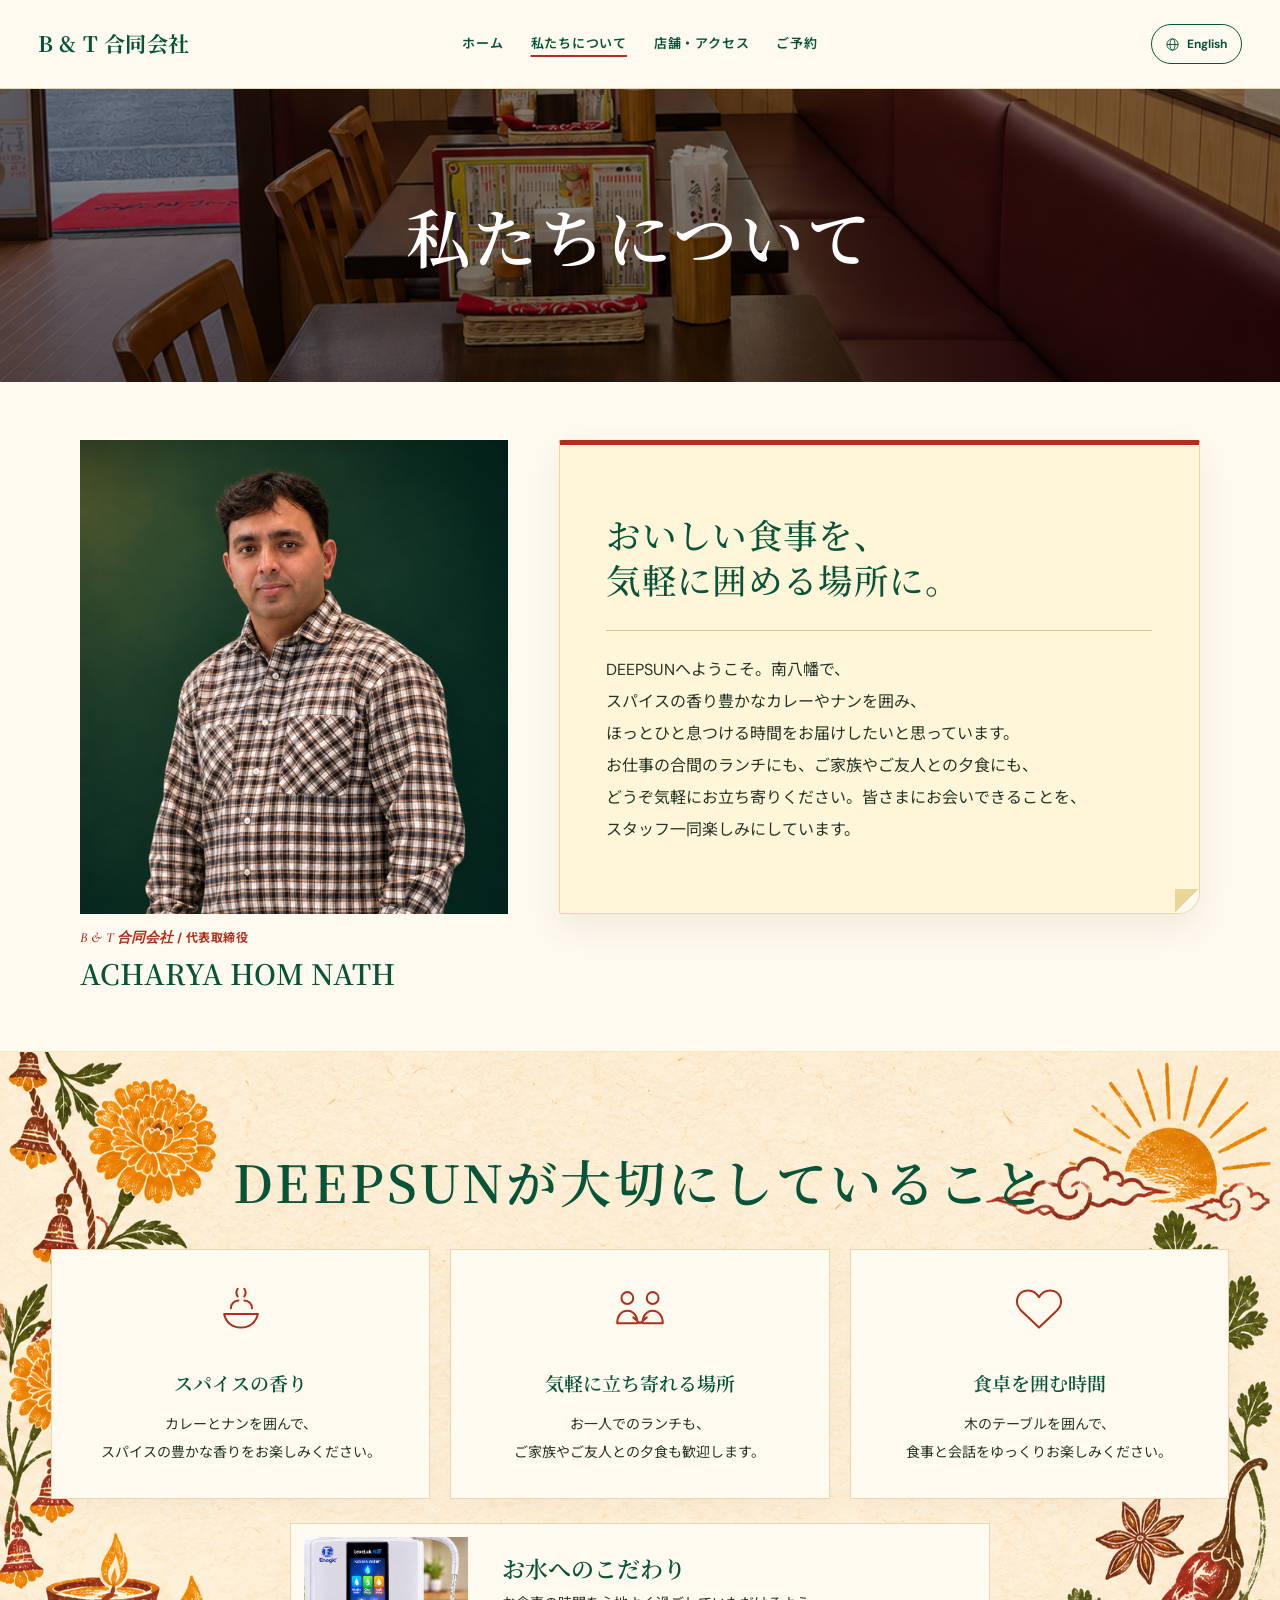
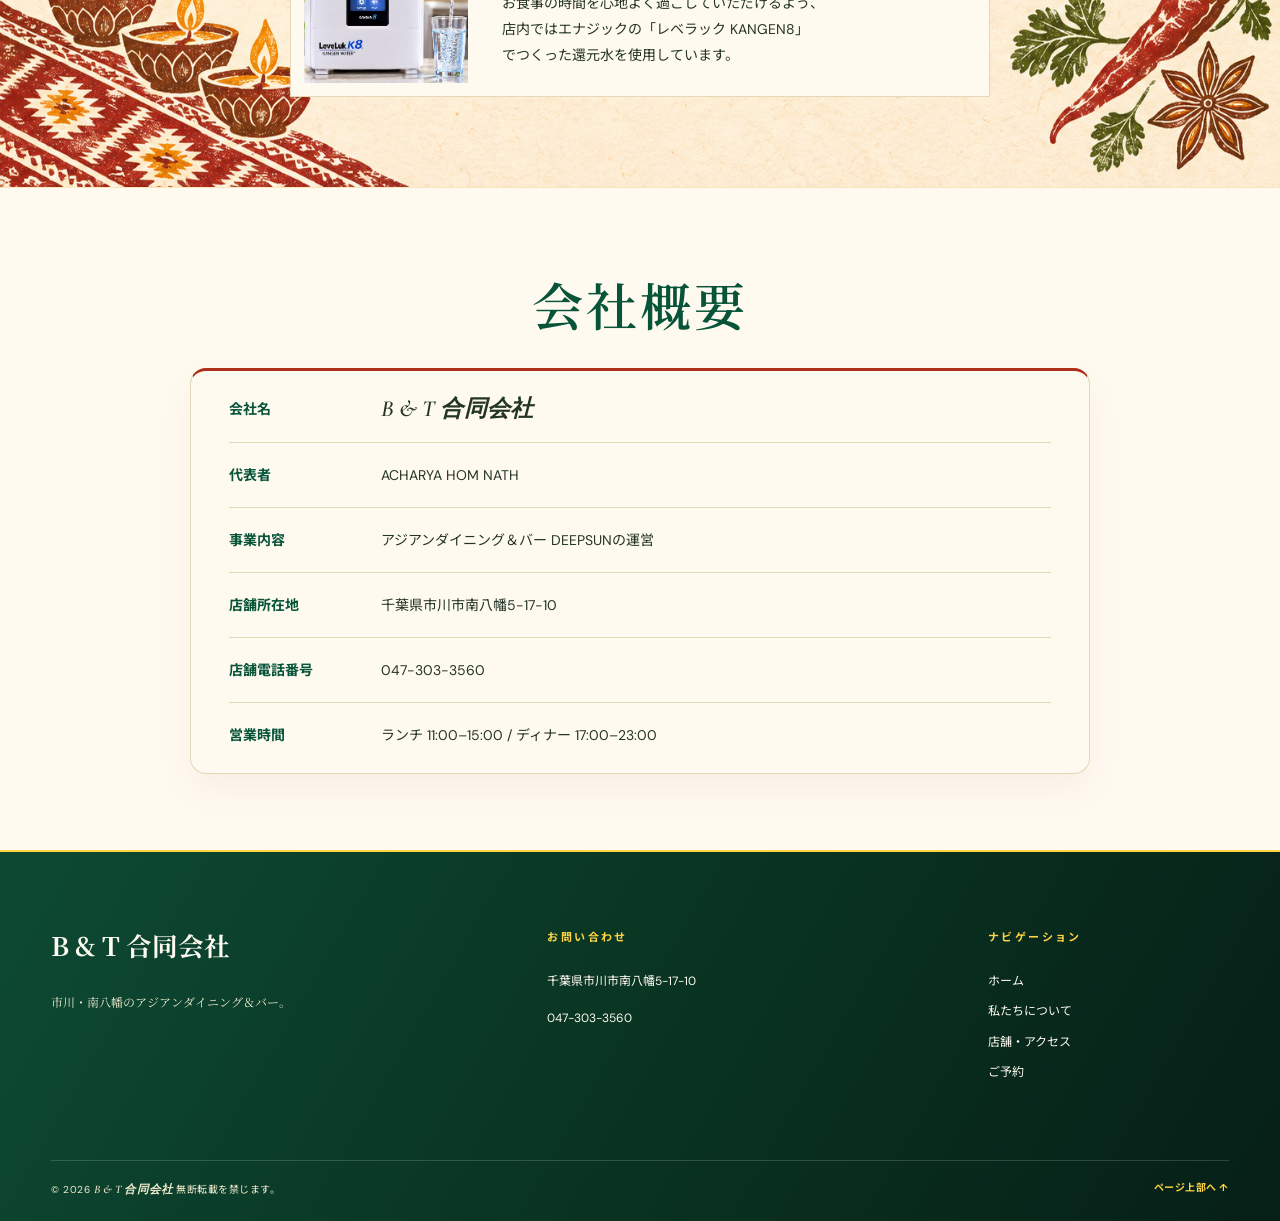
==== commit 0f0799cd: "Add water feature to the About page" ====
--- a/about.html
+++ b/about.html
@@ -1,7 +1,7 @@
 <!DOCTYPE html>
 
 <html lang="ja"><head><meta charset="utf-8"/><meta content="width=device-width, initial-scale=1" name="viewport"/><meta content="#fffaf0" name="theme-color"/><meta content="B &amp; T 合同会社が運営するDEEPSUN。代表 ACHARYA HOM NATHからのご挨拶と会社概要。" name="description"/><title>私たちについて | DEEPSUN</title><link href="https://fonts.googleapis.com" rel="preconnect"/><link crossorigin="" href="https://fonts.gstatic.com" rel="preconnect"/><link href="https://fonts.googleapis.com/css2?family=DM+Sans:wght@400;500;600;700&amp;family=Noto+Sans+JP:wght@400;500;600;700&amp;family=Noto+Serif+JP:wght@400;500;600;700&amp;family=Cormorant+Garamond:ital,wght@0,500;0,600;1,500;1,600&amp;display=swap" rel="stylesheet"/><link rel="icon" href="assets/deepsun-logo.png" type="image/png"/>
-<link href="styles.css?v=16" rel="stylesheet"/><script defer="" src="script.js?v=13"></script></head>
+<link href="styles.css?v=18" rel="stylesheet"/><script defer="" src="script.js?v=14"></script></head>
 <body data-page="about"><a class="skip-link" data-i18n="skipLink" href="#main-content">本文へ移動</a><div id="site-header-mount"></div><main class="inner-main" id="main-content">
 <section aria-labelledby="about-page-title" class="subhero subhero-about"><div class="subhero-overlay"></div><div class="container subhero-content"><h1 data-i18n="aboutPageTitle" id="about-page-title">私たちについて</h1></div></section>
 <section class="representative section-pad"><div class="container representative-grid"><div class="representative-profile"><div class="representative-portrait"><img alt="B &amp; T 合同会社の代表取締役 ACHARYA HOM NATH" data-i18n-alt="representativeAlt" height="1381" src="assets/deepsun-owner-green.png" width="1139"/></div><div class="representative-caption"><p data-i18n="repRole"><span class="company-name-inline">B &amp; T 合同会社</span> / 代表取締役</p><h2 data-i18n="representativeName">ACHARYA HOM NATH</h2></div></div><div class="representative-note"><h2 class="ceo-catch" data-i18n="ceoCatch">おいしい食事を、<br>気軽に囲める場所に。</h2><p class="ceo-message" data-i18n="ceoP1"><span class="ceo-phrase">DEEPSUNへようこそ。</span><span class="ceo-phrase">南八幡で、</span><span class="ceo-phrase">スパイスの</span><span class="ceo-phrase">香り</span><span class="ceo-phrase">豊かな</span><span class="ceo-phrase">カレーや</span><span class="ceo-phrase">ナンを</span><span class="ceo-phrase">囲み、</span><span class="ceo-phrase">ほっと</span><span class="ceo-phrase">ひと息つける</span><span class="ceo-phrase">時間を</span><span class="ceo-phrase">お届けしたいと</span><span class="ceo-phrase">思っています。</span><span class="ceo-phrase">お仕事の</span><span class="ceo-phrase">合間の</span><span class="ceo-phrase">ランチにも、</span><span class="ceo-phrase">ご家族や</span><span class="ceo-phrase">ご友人との</span><span class="ceo-phrase">夕食にも、</span><span class="ceo-phrase">どうぞ気軽に</span><span class="ceo-phrase">お立ち寄りください。</span><span class="ceo-phrase">皆さまに</span><span class="ceo-phrase">お会いできる</span><span class="ceo-phrase">ことを、</span><span class="ceo-phrase">スタッフ一同</span><span class="ceo-phrase">楽しみに</span><span class="ceo-phrase">しています。</span></p></div></div></section>
@@ -9,6 +9,16 @@
 <article class="value-card"><svg aria-hidden="true" viewbox="0 0 64 64"><path d="M12 38c2 10 10 16 20 16s18-6 20-16H12Zm8-7c0-5 4-9 9-9m7 0c5 0 9 4 9 9M28 17c-2-3-2-6 0-9m8 9c2-3 2-6 0-9"></path></svg><h3 data-i18n="value1Title">スパイスの香り</h3><p data-i18n="value1Text">カレーとナンを囲んで、スパイスの豊かな香りをお楽しみください。</p></article>
 <article class="value-card"><svg aria-hidden="true" viewbox="0 0 64 64"><path d="M17 26a7 7 0 1 0 0-14 7 7 0 0 0 0 14Zm30 0a7 7 0 1 0 0-14 7 7 0 0 0 0 14ZM5 49c0-9 5-15 12-15s12 6 12 15H5Zm30 0c0-9 5-15 12-15s12 6 12 15H35ZM24 42l8 7 8-7"></path></svg><h3 data-i18n="value2Title">気軽に立ち寄れる場所</h3><p data-i18n="value2Text">お一人でのランチも、ご家族やご友人との夕食も歓迎します。</p></article>
 <article class="value-card"><svg aria-hidden="true" viewbox="0 0 64 64"><path d="M32 54 11 34C1 24 7 10 19 10c6 0 10 3 13 8 3-5 7-8 13-8 12 0 18 14 8 24L32 54Z"></path></svg><h3 data-i18n="value3Title">食卓を囲む時間</h3><p data-i18n="value3Text">木のテーブルを囲んで、食事と会話をゆっくりお楽しみください。</p></article>
-</div></div></section>
+</div>
+<article class="water-feature" aria-labelledby="water-feature-title">
+  <div class="water-feature-photo">
+    <img alt="エナジックのレベラック KANGEN8と、水を注いだグラス" data-i18n-alt="waterFeatureAlt" height="1122" loading="lazy" src="assets/enagic-kangen-water.jpg" width="1402"/>
+  </div>
+  <div class="water-feature-copy">
+    <h3 id="water-feature-title" data-i18n="waterFeatureTitle">お水へのこだわり</h3>
+    <p data-i18n="waterFeatureText">お食事の時間を心地よく過ごしていただけるよう、店内ではエナジックの「レベラック KANGEN8」でつくった還元水を使用しています。</p>
+  </div>
+</article>
+</div></section>
 <section aria-labelledby="company-title" class="company-section section-pad"><div class="container company-grid"><h2 class="section-title" data-i18n="companyTitle" id="company-title">会社概要</h2><dl class="company-table"><div><dt data-i18n="companyNameLabel">会社名</dt><dd class="company-name-text" data-i18n="companyName">B &amp; T 合同会社</dd></div><div><dt data-i18n="companyRepLabel">代表者</dt><dd data-i18n="companyRepValue">ACHARYA HOM NATH</dd></div><div><dt data-i18n="companyBusinessLabel">事業内容</dt><dd data-i18n="companyBusiness">アジアンダイニング＆バー DEEPSUNの運営</dd></div><div><dt data-i18n="companyLocationLabel">店舗所在地</dt><dd><span data-i18n="addressFull">千葉県市川市南八幡5-17-10</span></dd></div><div><dt data-i18n="shopPhoneLabel">店舗電話番号</dt><dd><a href="tel:0473033560">047-303-3560</a></dd></div><div><dt data-i18n="hoursLabel">営業時間</dt><dd data-i18n="hoursValue">ランチ 11:00–15:00 / ディナー 17:00–23:00</dd></div></dl></div></section>
 </main><div id="site-footer-mount"></div></body></html>
--- a/styles.css
+++ b/styles.css
@@ -711,6 +711,60 @@
 .values-section{border-block:1px solid #d8952526;padding-block:clamp(64px,7vw,100px)}
 .values-section::before,.values-section::after{content:none}
 .values-section .value-card{background:#fffaf1f2;border-color:#d8952540;box-shadow:0 8px 20px #681c1608}
+
+.water-feature {
+  display: grid;
+  grid-template-columns: minmax(128px, 164px) minmax(0, 1fr);
+  align-items: center;
+  gap: clamp(18px, 3vw, 34px);
+  max-width: 700px;
+  margin: 24px auto 0;
+  padding: 13px clamp(14px, 2.8vw, 27px) 13px 13px;
+  background: var(--paper);
+  border: 1px solid var(--line);
+  text-align: left;
+}
+
+.water-feature-photo {
+  position: relative;
+  aspect-ratio: 800 / 711;
+  overflow: hidden;
+  background: var(--cream);
+}
+
+.water-feature-photo img {
+  /* Frame the machine and glass within the supplied product image. */
+  position: absolute;
+  width: 175.25%;
+  max-width: none;
+  height: auto;
+  left: -33.5%;
+  top: -38.4%;
+}
+
+.water-feature-copy h3 {
+  margin: 0 0 6px;
+  color: var(--ink);
+  font: 600 clamp(18px, 2.2vw, 23px)/1.45 var(--serif);
+}
+
+.water-feature-copy p {
+  margin: 0;
+  color: var(--text);
+  font-size: 14px;
+  line-height: 1.85;
+}
+
+@media (max-width: 760px) {
+  .water-feature {
+    grid-template-columns: clamp(82px, 24vw, 114px) minmax(0, 1fr);
+    gap: 12px;
+    margin-top: 16px;
+    padding: 10px;
+  }
+
+  .water-feature-copy p { font-size: 13px; }
+}
 .booking-grid{grid-template-columns:repeat(3,minmax(0,1fr));max-width:950px}
 .booking-card.tabelog .booking-action{background:#d58a12;color:#2e1a09}
 @media(max-width:900px) and (min-width:761px){
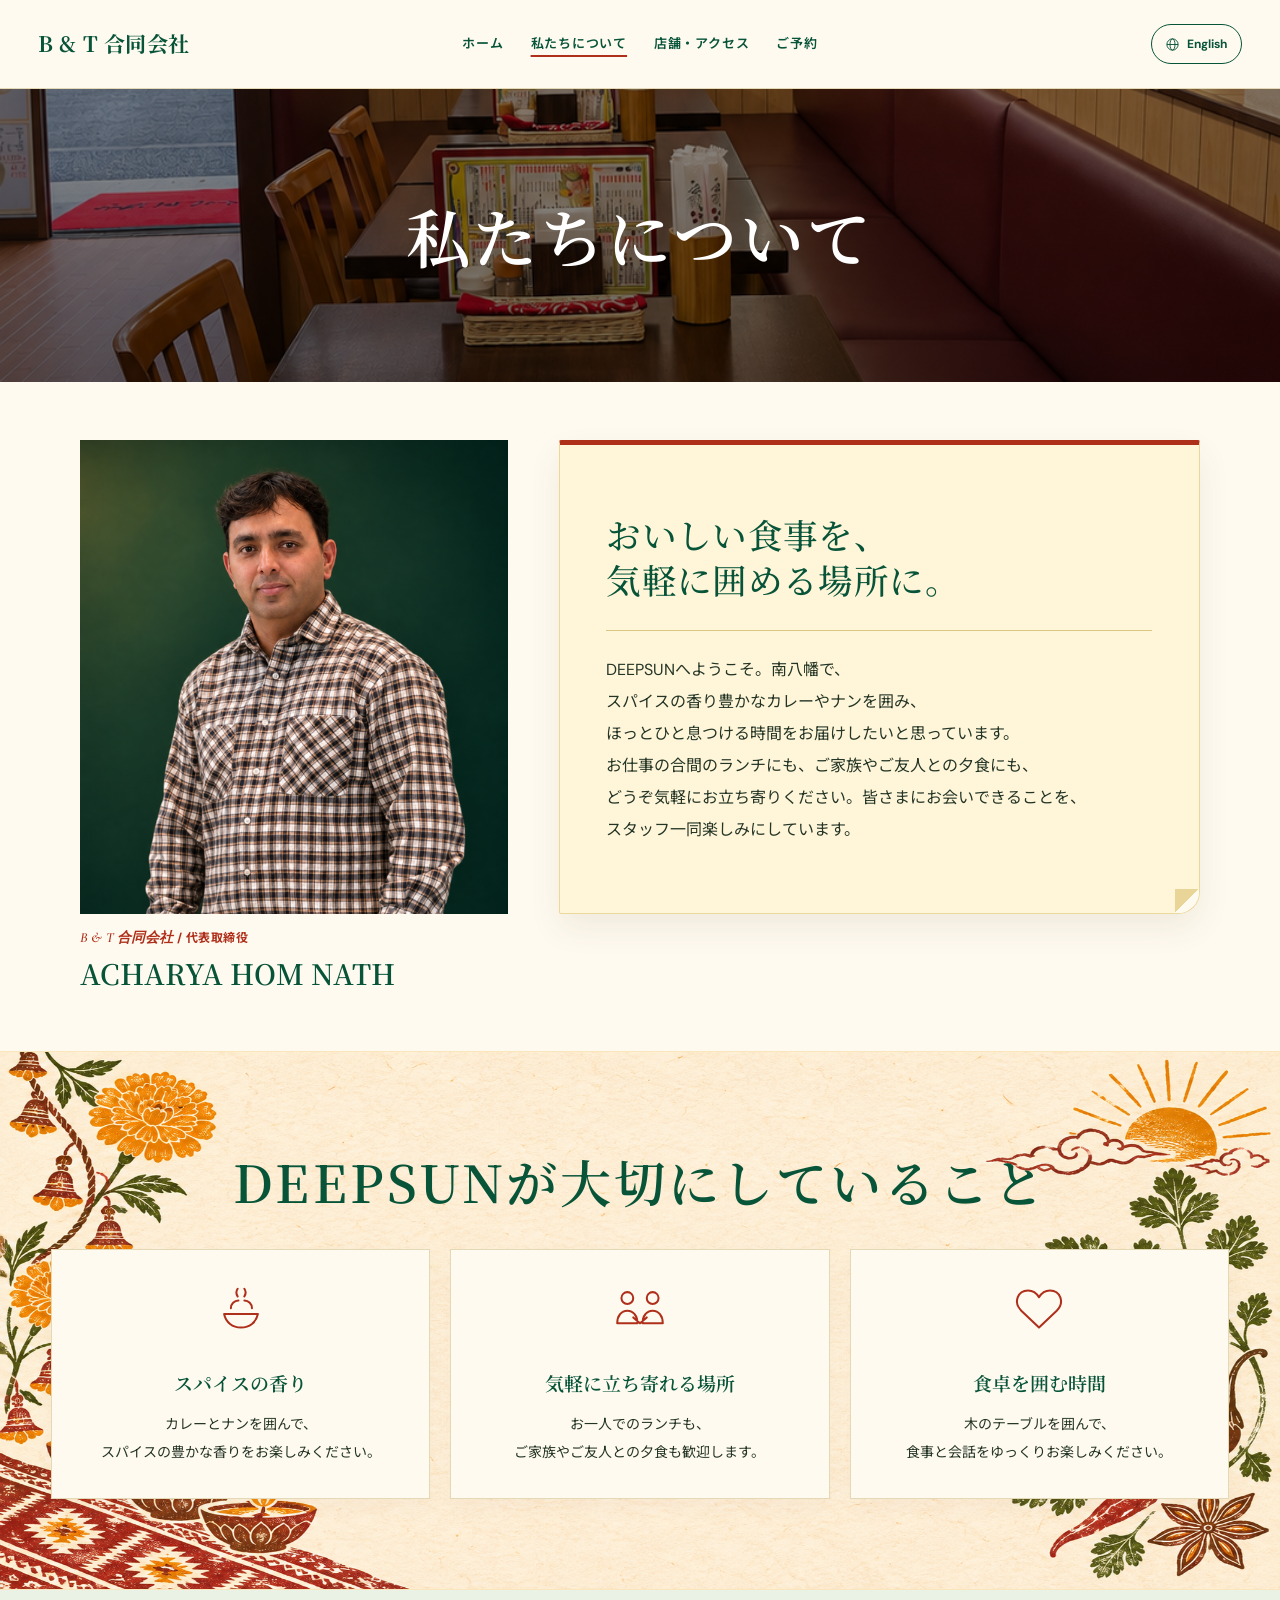
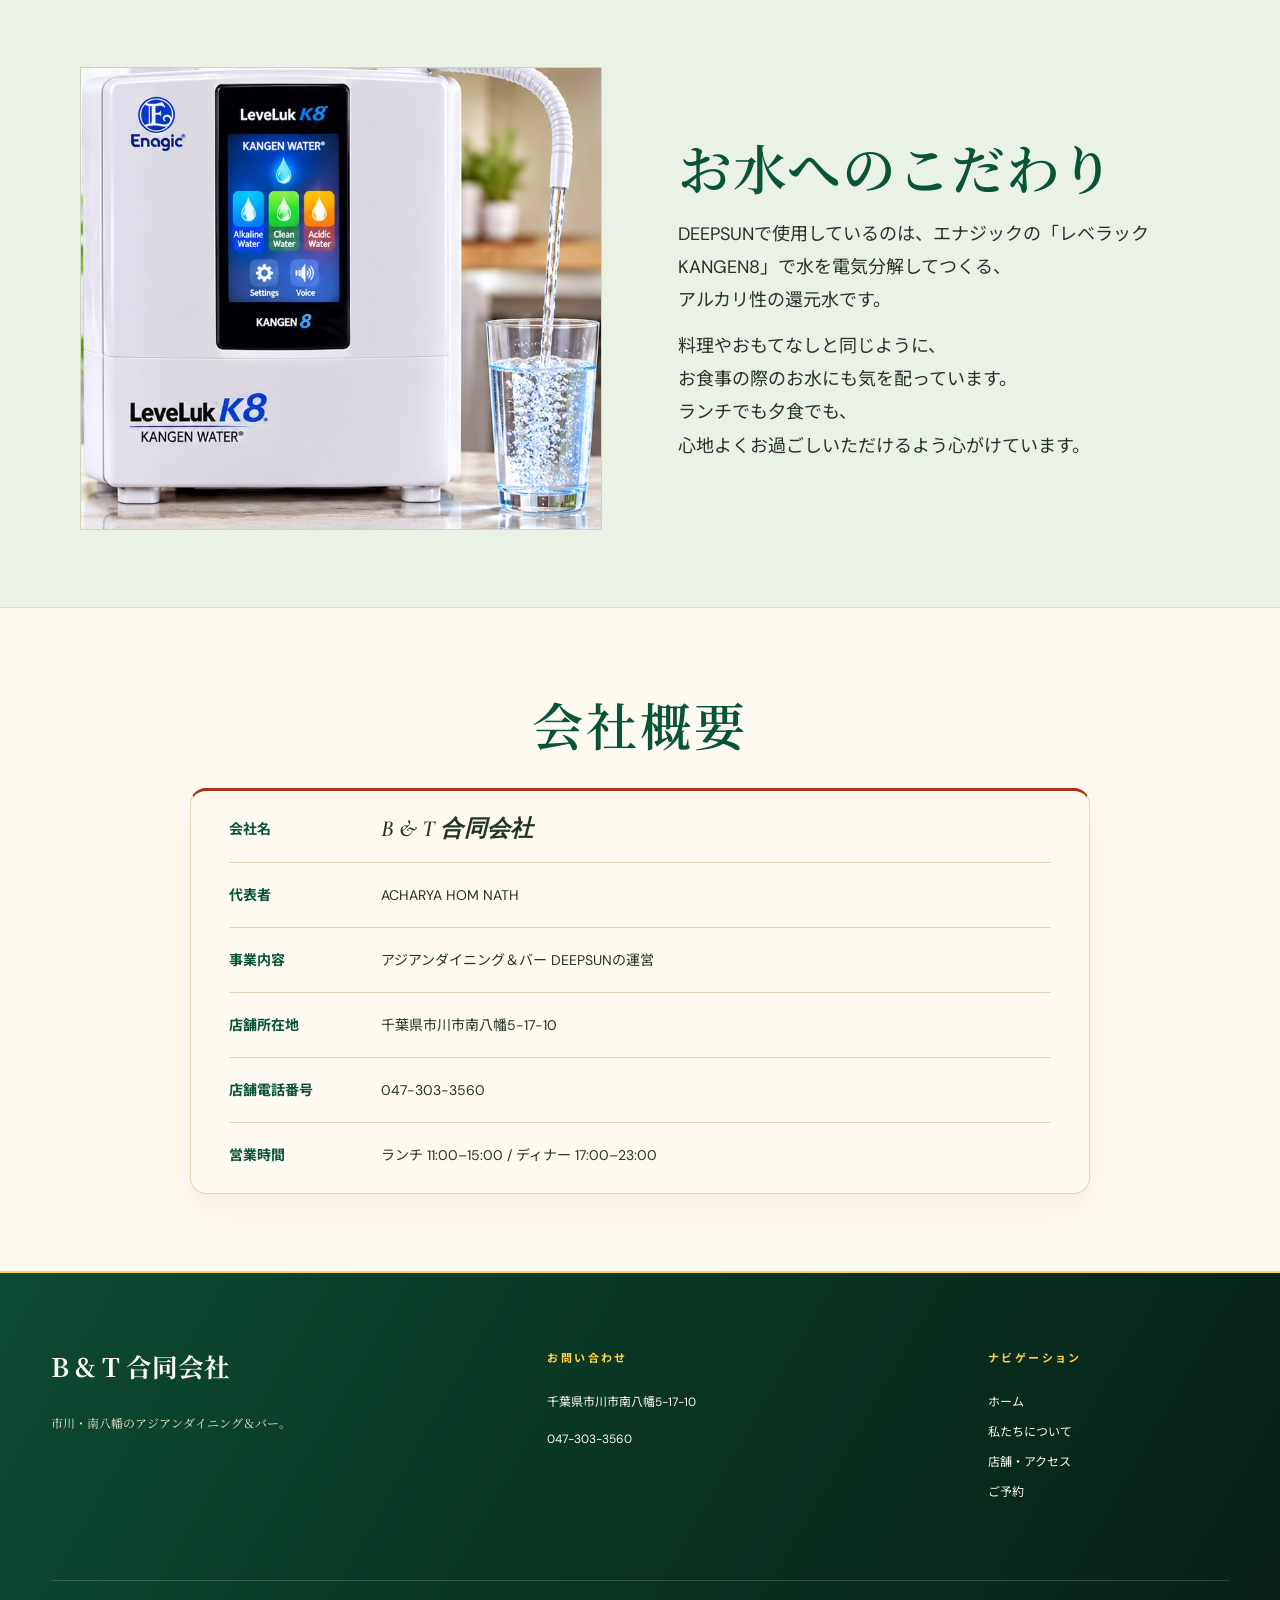
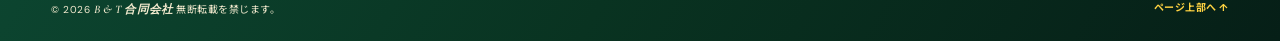
==== commit 6254d3d6: "Give the water feature its own About section" ====
--- a/about.html
+++ b/about.html
@@ -1,7 +1,7 @@
 <!DOCTYPE html>
 
 <html lang="ja"><head><meta charset="utf-8"/><meta content="width=device-width, initial-scale=1" name="viewport"/><meta content="#fffaf0" name="theme-color"/><meta content="B &amp; T 合同会社が運営するDEEPSUN。代表 ACHARYA HOM NATHからのご挨拶と会社概要。" name="description"/><title>私たちについて | DEEPSUN</title><link href="https://fonts.googleapis.com" rel="preconnect"/><link crossorigin="" href="https://fonts.gstatic.com" rel="preconnect"/><link href="https://fonts.googleapis.com/css2?family=DM+Sans:wght@400;500;600;700&amp;family=Noto+Sans+JP:wght@400;500;600;700&amp;family=Noto+Serif+JP:wght@400;500;600;700&amp;family=Cormorant+Garamond:ital,wght@0,500;0,600;1,500;1,600&amp;display=swap" rel="stylesheet"/><link rel="icon" href="assets/deepsun-logo.png" type="image/png"/>
-<link href="styles.css?v=18" rel="stylesheet"/><script defer="" src="script.js?v=14"></script></head>
+<link href="styles.css?v=19" rel="stylesheet"/><script defer="" src="script.js?v=15"></script></head>
 <body data-page="about"><a class="skip-link" data-i18n="skipLink" href="#main-content">本文へ移動</a><div id="site-header-mount"></div><main class="inner-main" id="main-content">
 <section aria-labelledby="about-page-title" class="subhero subhero-about"><div class="subhero-overlay"></div><div class="container subhero-content"><h1 data-i18n="aboutPageTitle" id="about-page-title">私たちについて</h1></div></section>
 <section class="representative section-pad"><div class="container representative-grid"><div class="representative-profile"><div class="representative-portrait"><img alt="B &amp; T 合同会社の代表取締役 ACHARYA HOM NATH" data-i18n-alt="representativeAlt" height="1381" src="assets/deepsun-owner-green.png" width="1139"/></div><div class="representative-caption"><p data-i18n="repRole"><span class="company-name-inline">B &amp; T 合同会社</span> / 代表取締役</p><h2 data-i18n="representativeName">ACHARYA HOM NATH</h2></div></div><div class="representative-note"><h2 class="ceo-catch" data-i18n="ceoCatch">おいしい食事を、<br>気軽に囲める場所に。</h2><p class="ceo-message" data-i18n="ceoP1"><span class="ceo-phrase">DEEPSUNへようこそ。</span><span class="ceo-phrase">南八幡で、</span><span class="ceo-phrase">スパイスの</span><span class="ceo-phrase">香り</span><span class="ceo-phrase">豊かな</span><span class="ceo-phrase">カレーや</span><span class="ceo-phrase">ナンを</span><span class="ceo-phrase">囲み、</span><span class="ceo-phrase">ほっと</span><span class="ceo-phrase">ひと息つける</span><span class="ceo-phrase">時間を</span><span class="ceo-phrase">お届けしたいと</span><span class="ceo-phrase">思っています。</span><span class="ceo-phrase">お仕事の</span><span class="ceo-phrase">合間の</span><span class="ceo-phrase">ランチにも、</span><span class="ceo-phrase">ご家族や</span><span class="ceo-phrase">ご友人との</span><span class="ceo-phrase">夕食にも、</span><span class="ceo-phrase">どうぞ気軽に</span><span class="ceo-phrase">お立ち寄りください。</span><span class="ceo-phrase">皆さまに</span><span class="ceo-phrase">お会いできる</span><span class="ceo-phrase">ことを、</span><span class="ceo-phrase">スタッフ一同</span><span class="ceo-phrase">楽しみに</span><span class="ceo-phrase">しています。</span></p></div></div></section>
@@ -9,16 +9,18 @@
 <article class="value-card"><svg aria-hidden="true" viewbox="0 0 64 64"><path d="M12 38c2 10 10 16 20 16s18-6 20-16H12Zm8-7c0-5 4-9 9-9m7 0c5 0 9 4 9 9M28 17c-2-3-2-6 0-9m8 9c2-3 2-6 0-9"></path></svg><h3 data-i18n="value1Title">スパイスの香り</h3><p data-i18n="value1Text">カレーとナンを囲んで、スパイスの豊かな香りをお楽しみください。</p></article>
 <article class="value-card"><svg aria-hidden="true" viewbox="0 0 64 64"><path d="M17 26a7 7 0 1 0 0-14 7 7 0 0 0 0 14Zm30 0a7 7 0 1 0 0-14 7 7 0 0 0 0 14ZM5 49c0-9 5-15 12-15s12 6 12 15H5Zm30 0c0-9 5-15 12-15s12 6 12 15H35ZM24 42l8 7 8-7"></path></svg><h3 data-i18n="value2Title">気軽に立ち寄れる場所</h3><p data-i18n="value2Text">お一人でのランチも、ご家族やご友人との夕食も歓迎します。</p></article>
 <article class="value-card"><svg aria-hidden="true" viewbox="0 0 64 64"><path d="M32 54 11 34C1 24 7 10 19 10c6 0 10 3 13 8 3-5 7-8 13-8 12 0 18 14 8 24L32 54Z"></path></svg><h3 data-i18n="value3Title">食卓を囲む時間</h3><p data-i18n="value3Text">木のテーブルを囲んで、食事と会話をゆっくりお楽しみください。</p></article>
-</div>
-<article class="water-feature" aria-labelledby="water-feature-title">
-  <div class="water-feature-photo">
-    <img alt="エナジックのレベラック KANGEN8と、水を注いだグラス" data-i18n-alt="waterFeatureAlt" height="1122" loading="lazy" src="assets/enagic-kangen-water.jpg" width="1402"/>
+</div></div></section>
+<section class="water-feature" aria-labelledby="water-feature-title">
+  <div class="container water-feature-grid">
+    <div class="water-feature-copy">
+      <h2 class="section-title" id="water-feature-title" data-i18n="waterFeatureTitle">お水へのこだわり</h2>
+      <p data-i18n="waterFeatureText">DEEPSUNで使用しているのは、エナジックの「レベラック KANGEN8」で水を電気分解してつくる、アルカリ性の還元水です。</p>
+      <p data-i18n="waterFeatureCare">料理やおもてなしと同じように、お食事の際のお水にも気を配っています。ランチでも夕食でも、心地よくお過ごしいただけるよう心がけています。</p>
+    </div>
+    <div class="water-feature-photo">
+      <img alt="エナジックのレベラック KANGEN8と、水を注いだグラス" data-i18n-alt="waterFeatureAlt" height="1122" loading="lazy" src="assets/enagic-kangen-water.jpg" width="1402"/>
+    </div>
   </div>
-  <div class="water-feature-copy">
-    <h3 id="water-feature-title" data-i18n="waterFeatureTitle">お水へのこだわり</h3>
-    <p data-i18n="waterFeatureText">お食事の時間を心地よく過ごしていただけるよう、店内ではエナジックの「レベラック KANGEN8」でつくった還元水を使用しています。</p>
-  </div>
-</article>
-</div></section>
+</section>
 <section aria-labelledby="company-title" class="company-section section-pad"><div class="container company-grid"><h2 class="section-title" data-i18n="companyTitle" id="company-title">会社概要</h2><dl class="company-table"><div><dt data-i18n="companyNameLabel">会社名</dt><dd class="company-name-text" data-i18n="companyName">B &amp; T 合同会社</dd></div><div><dt data-i18n="companyRepLabel">代表者</dt><dd data-i18n="companyRepValue">ACHARYA HOM NATH</dd></div><div><dt data-i18n="companyBusinessLabel">事業内容</dt><dd data-i18n="companyBusiness">アジアンダイニング＆バー DEEPSUNの運営</dd></div><div><dt data-i18n="companyLocationLabel">店舗所在地</dt><dd><span data-i18n="addressFull">千葉県市川市南八幡5-17-10</span></dd></div><div><dt data-i18n="shopPhoneLabel">店舗電話番号</dt><dd><a href="tel:0473033560">047-303-3560</a></dd></div><div><dt data-i18n="hoursLabel">営業時間</dt><dd data-i18n="hoursValue">ランチ 11:00–15:00 / ディナー 17:00–23:00</dd></div></dl></div></section>
 </main><div id="site-footer-mount"></div></body></html>
--- a/styles.css
+++ b/styles.css
@@ -713,23 +713,27 @@
 .values-section .value-card{background:#fffaf1f2;border-color:#d8952540;box-shadow:0 8px 20px #681c1608}
 
 .water-feature {
+  padding-block: clamp(48px, 6vw, 88px);
+  background: #eaf1e5;
+  border-bottom: 1px solid #d4e2cf;
+}
+
+.water-feature-grid {
   display: grid;
-  grid-template-columns: minmax(128px, 164px) minmax(0, 1fr);
+  grid-template-areas: "photo copy";
+  grid-template-columns: minmax(0, 1fr) minmax(0, 1fr);
   align-items: center;
-  gap: clamp(18px, 3vw, 34px);
-  max-width: 700px;
-  margin: 24px auto 0;
-  padding: 13px clamp(14px, 2.8vw, 27px) 13px 13px;
-  background: var(--paper);
-  border: 1px solid var(--line);
-  text-align: left;
+  gap: clamp(30px, 6vw, 86px);
+  max-width: 1120px;
 }
 
 .water-feature-photo {
+  grid-area: photo;
   position: relative;
   aspect-ratio: 800 / 711;
   overflow: hidden;
-  background: var(--cream);
+  background: var(--paper);
+  border: 1px solid #c7d7c0;
 }
 
 .water-feature-photo img {
@@ -742,28 +746,37 @@
   top: -38.4%;
 }
 
-.water-feature-copy h3 {
-  margin: 0 0 6px;
-  color: var(--ink);
-  font: 600 clamp(18px, 2.2vw, 23px)/1.45 var(--serif);
+.water-feature-copy {
+  grid-area: copy;
+  text-align: left;
+}
+
+.water-feature-copy .section-title {
+  margin: 0 0 18px;
+  font-size: clamp(30px, 4.2vw, 58px);
+  line-height: 1.22;
+  letter-spacing: .01em;
 }
 
 .water-feature-copy p {
+  max-width: 43ch;
   margin: 0;
   color: var(--text);
-  font-size: 14px;
+  font-size: clamp(15px, 1.45vw, 18px);
   line-height: 1.85;
 }
 
+.water-feature-copy p + p { margin-top: 12px; }
+
 @media (max-width: 760px) {
-  .water-feature {
-    grid-template-columns: clamp(82px, 24vw, 114px) minmax(0, 1fr);
-    gap: 12px;
-    margin-top: 16px;
-    padding: 10px;
+  .water-feature-grid {
+    grid-template-areas: "copy" "photo";
+    grid-template-columns: minmax(0, 1fr);
+    gap: 24px;
+    max-width: 470px;
   }
 
-  .water-feature-copy p { font-size: 13px; }
+  .water-feature-copy .section-title { margin-bottom: 14px; }
 }
 .booking-grid{grid-template-columns:repeat(3,minmax(0,1fr));max-width:950px}
 .booking-card.tabelog .booking-action{background:#d58a12;color:#2e1a09}
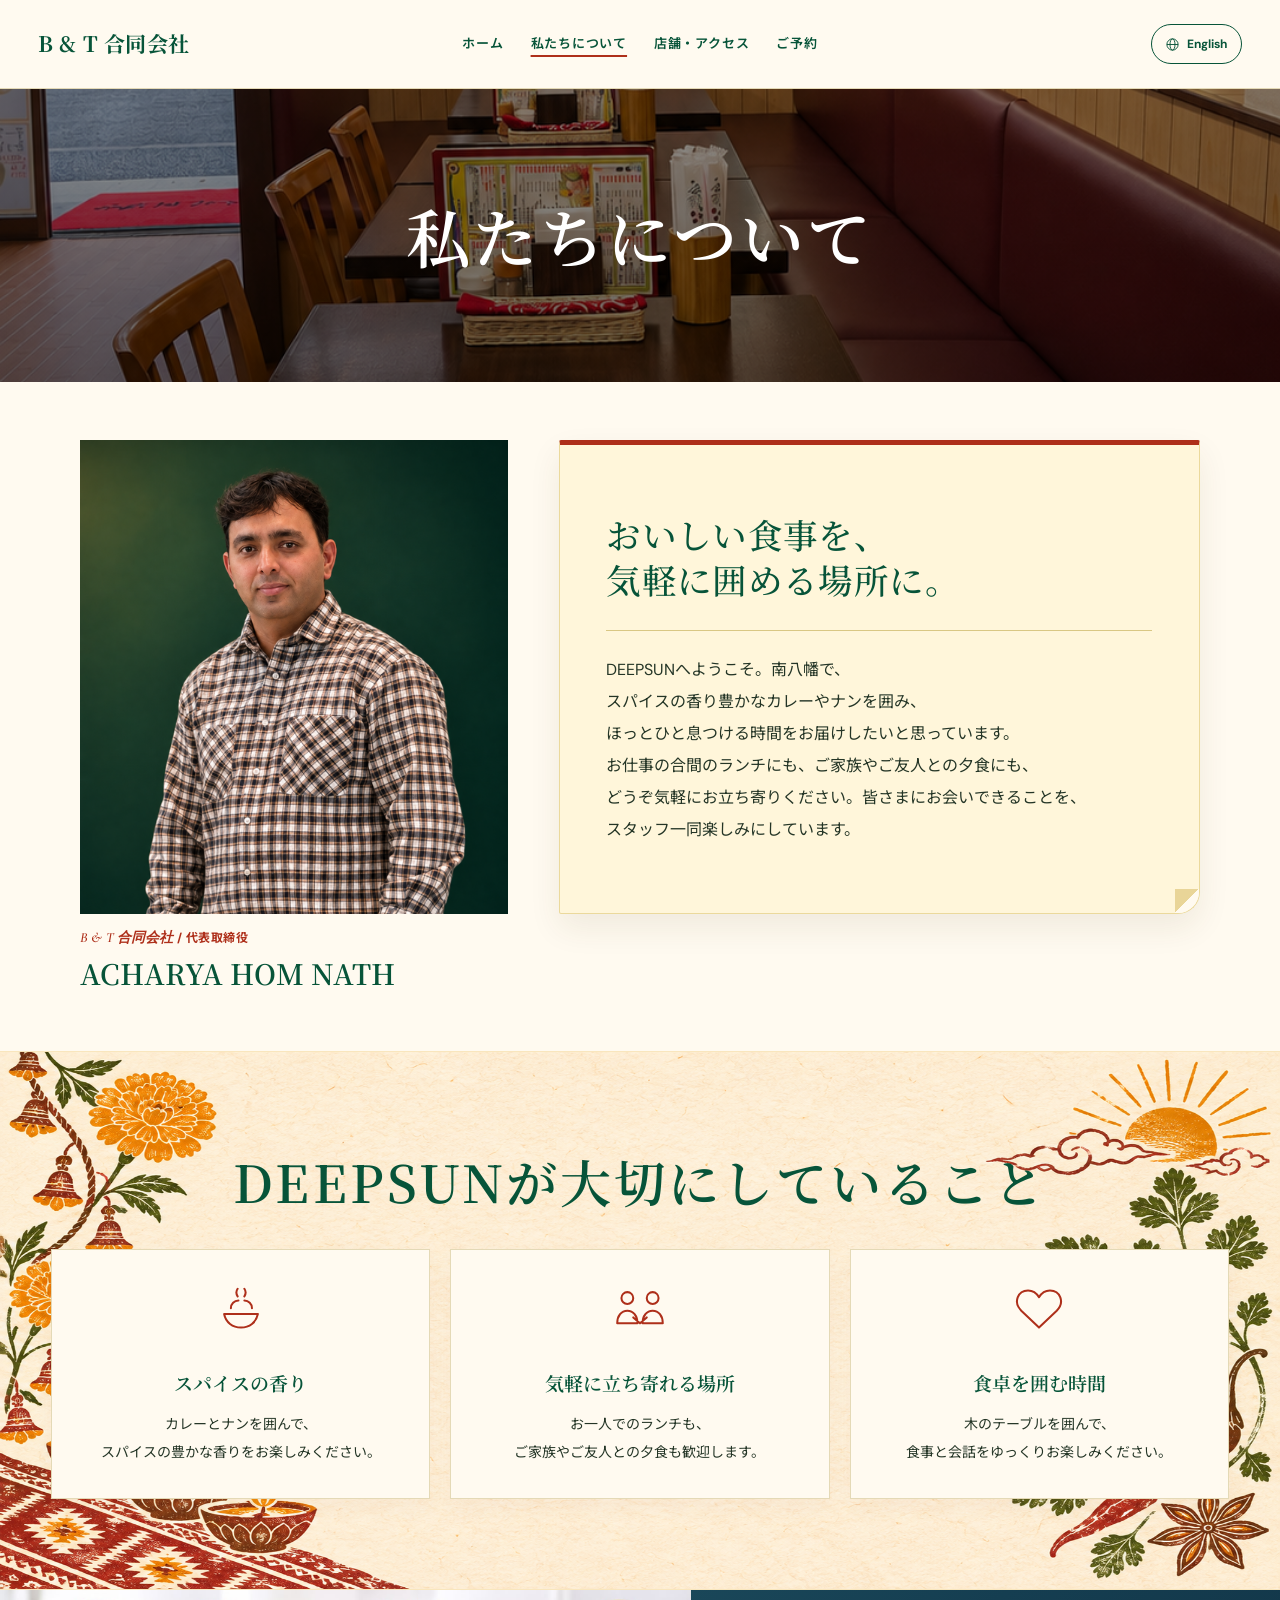
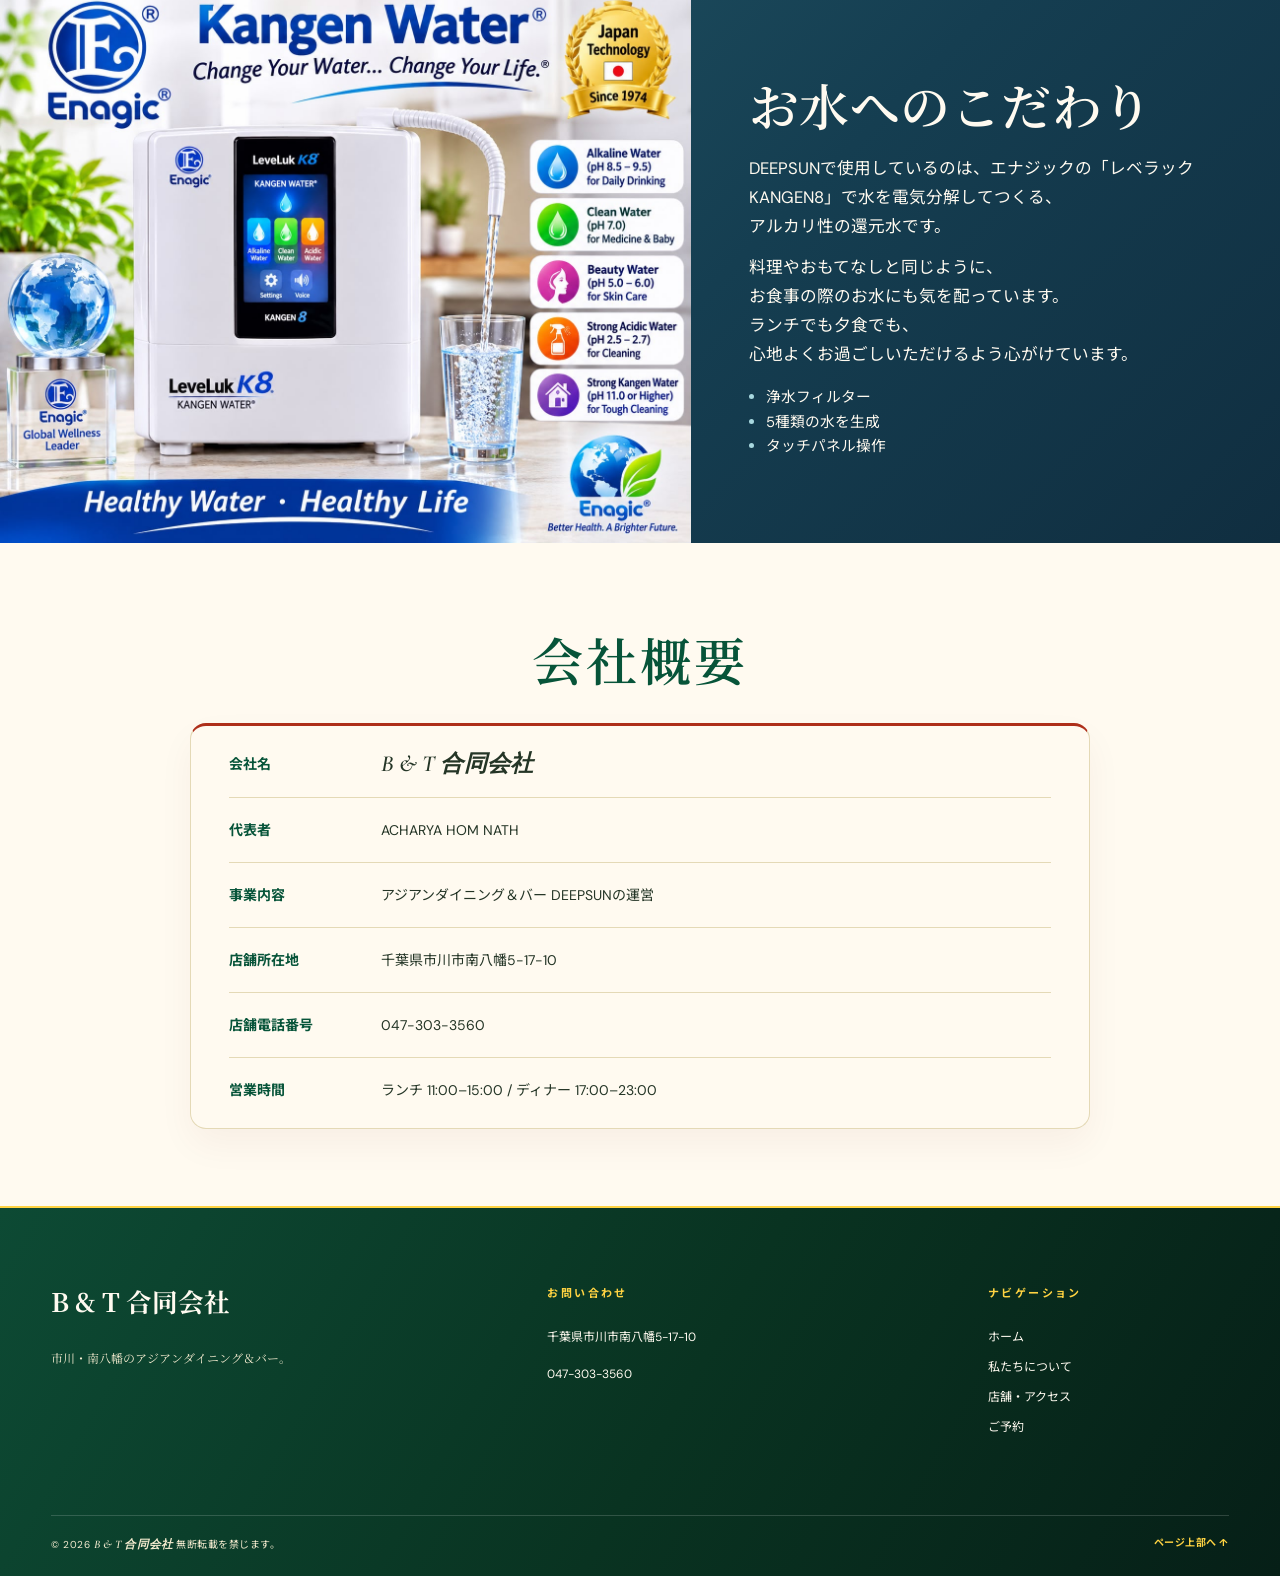
==== commit b2084217: "Show the full water image and summarize features" ====
--- a/about.html
+++ b/about.html
@@ -1,7 +1,7 @@
 <!DOCTYPE html>
 
 <html lang="ja"><head><meta charset="utf-8"/><meta content="width=device-width, initial-scale=1" name="viewport"/><meta content="#fffaf0" name="theme-color"/><meta content="B &amp; T 合同会社が運営するDEEPSUN。代表 ACHARYA HOM NATHからのご挨拶と会社概要。" name="description"/><title>私たちについて | DEEPSUN</title><link href="https://fonts.googleapis.com" rel="preconnect"/><link crossorigin="" href="https://fonts.gstatic.com" rel="preconnect"/><link href="https://fonts.googleapis.com/css2?family=DM+Sans:wght@400;500;600;700&amp;family=Noto+Sans+JP:wght@400;500;600;700&amp;family=Noto+Serif+JP:wght@400;500;600;700&amp;family=Cormorant+Garamond:ital,wght@0,500;0,600;1,500;1,600&amp;display=swap" rel="stylesheet"/><link rel="icon" href="assets/deepsun-logo.png" type="image/png"/>
-<link href="styles.css?v=19" rel="stylesheet"/><script defer="" src="script.js?v=15"></script></head>
+<link href="styles.css?v=21" rel="stylesheet"/><script defer="" src="script.js?v=16"></script></head>
 <body data-page="about"><a class="skip-link" data-i18n="skipLink" href="#main-content">本文へ移動</a><div id="site-header-mount"></div><main class="inner-main" id="main-content">
 <section aria-labelledby="about-page-title" class="subhero subhero-about"><div class="subhero-overlay"></div><div class="container subhero-content"><h1 data-i18n="aboutPageTitle" id="about-page-title">私たちについて</h1></div></section>
 <section class="representative section-pad"><div class="container representative-grid"><div class="representative-profile"><div class="representative-portrait"><img alt="B &amp; T 合同会社の代表取締役 ACHARYA HOM NATH" data-i18n-alt="representativeAlt" height="1381" src="assets/deepsun-owner-green.png" width="1139"/></div><div class="representative-caption"><p data-i18n="repRole"><span class="company-name-inline">B &amp; T 合同会社</span> / 代表取締役</p><h2 data-i18n="representativeName">ACHARYA HOM NATH</h2></div></div><div class="representative-note"><h2 class="ceo-catch" data-i18n="ceoCatch">おいしい食事を、<br>気軽に囲める場所に。</h2><p class="ceo-message" data-i18n="ceoP1"><span class="ceo-phrase">DEEPSUNへようこそ。</span><span class="ceo-phrase">南八幡で、</span><span class="ceo-phrase">スパイスの</span><span class="ceo-phrase">香り</span><span class="ceo-phrase">豊かな</span><span class="ceo-phrase">カレーや</span><span class="ceo-phrase">ナンを</span><span class="ceo-phrase">囲み、</span><span class="ceo-phrase">ほっと</span><span class="ceo-phrase">ひと息つける</span><span class="ceo-phrase">時間を</span><span class="ceo-phrase">お届けしたいと</span><span class="ceo-phrase">思っています。</span><span class="ceo-phrase">お仕事の</span><span class="ceo-phrase">合間の</span><span class="ceo-phrase">ランチにも、</span><span class="ceo-phrase">ご家族や</span><span class="ceo-phrase">ご友人との</span><span class="ceo-phrase">夕食にも、</span><span class="ceo-phrase">どうぞ気軽に</span><span class="ceo-phrase">お立ち寄りください。</span><span class="ceo-phrase">皆さまに</span><span class="ceo-phrase">お会いできる</span><span class="ceo-phrase">ことを、</span><span class="ceo-phrase">スタッフ一同</span><span class="ceo-phrase">楽しみに</span><span class="ceo-phrase">しています。</span></p></div></div></section>
@@ -11,14 +11,19 @@
 <article class="value-card"><svg aria-hidden="true" viewbox="0 0 64 64"><path d="M32 54 11 34C1 24 7 10 19 10c6 0 10 3 13 8 3-5 7-8 13-8 12 0 18 14 8 24L32 54Z"></path></svg><h3 data-i18n="value3Title">食卓を囲む時間</h3><p data-i18n="value3Text">木のテーブルを囲んで、食事と会話をゆっくりお楽しみください。</p></article>
 </div></div></section>
 <section class="water-feature" aria-labelledby="water-feature-title">
-  <div class="container water-feature-grid">
+  <div class="water-feature-grid">
     <div class="water-feature-copy">
       <h2 class="section-title" id="water-feature-title" data-i18n="waterFeatureTitle">お水へのこだわり</h2>
       <p data-i18n="waterFeatureText">DEEPSUNで使用しているのは、エナジックの「レベラック KANGEN8」で水を電気分解してつくる、アルカリ性の還元水です。</p>
       <p data-i18n="waterFeatureCare">料理やおもてなしと同じように、お食事の際のお水にも気を配っています。ランチでも夕食でも、心地よくお過ごしいただけるよう心がけています。</p>
+      <ul class="water-feature-points">
+        <li data-i18n="waterFeatureFilter">浄水フィルター</li>
+        <li data-i18n="waterFeatureSettings">5種類の水を生成</li>
+        <li data-i18n="waterFeatureControls">タッチパネル操作</li>
+      </ul>
     </div>
     <div class="water-feature-photo">
-      <img alt="エナジックのレベラック KANGEN8と、水を注いだグラス" data-i18n-alt="waterFeatureAlt" height="1122" loading="lazy" src="assets/enagic-kangen-water.jpg" width="1402"/>
+      <img alt="エナジックのレベラック KANGEN8の製品画像。水を注ぐグラスと5種類の水の設定" data-i18n-alt="waterFeatureAlt" height="1122" loading="lazy" src="assets/enagic-kangen-water.jpg" width="1402"/>
     </div>
   </div>
 </section>
--- a/styles.css
+++ b/styles.css
@@ -713,47 +713,36 @@
 .values-section .value-card{background:#fffaf1f2;border-color:#d8952540;box-shadow:0 8px 20px #681c1608}
 
 .water-feature {
-  padding-block: clamp(48px, 6vw, 88px);
-  background: #eaf1e5;
-  border-bottom: 1px solid #d4e2cf;
+  color: var(--paper);
+  background: linear-gradient(135deg, #245a6a, #153e51 55%, #102e40);
 }
 
 .water-feature-grid {
   display: grid;
   grid-template-areas: "photo copy";
-  grid-template-columns: minmax(0, 1fr) minmax(0, 1fr);
+  grid-template-columns: min(54%, 900px) minmax(0, 1fr);
   align-items: center;
-  gap: clamp(30px, 6vw, 86px);
-  max-width: 1120px;
-}
-
-.water-feature-photo {
-  grid-area: photo;
-  position: relative;
-  aspect-ratio: 800 / 711;
-  overflow: hidden;
-  background: var(--paper);
-  border: 1px solid #c7d7c0;
-}
+}
+
+.water-feature-photo { grid-area: photo; }
 
 .water-feature-photo img {
-  /* Frame the machine and glass within the supplied product image. */
-  position: absolute;
-  width: 175.25%;
-  max-width: none;
+  display: block;
+  width: 100%;
   height: auto;
-  left: -33.5%;
-  top: -38.4%;
 }
 
 .water-feature-copy {
   grid-area: copy;
+  max-width: 680px;
+  padding: clamp(26px, 3.7vw, 70px) clamp(28px, 4.5vw, 80px);
   text-align: left;
 }
 
 .water-feature-copy .section-title {
   margin: 0 0 18px;
-  font-size: clamp(30px, 4.2vw, 58px);
+  color: inherit;
+  font-size: clamp(30px, 3.9vw, 58px);
   line-height: 1.22;
   letter-spacing: .01em;
 }
@@ -761,19 +750,34 @@
 .water-feature-copy p {
   max-width: 43ch;
   margin: 0;
-  color: var(--text);
-  font-size: clamp(15px, 1.45vw, 18px);
-  line-height: 1.85;
+  font-size: clamp(15px, 1.3vw, 18px);
+  line-height: 1.75;
 }
 
 .water-feature-copy p + p { margin-top: 12px; }
 
-@media (max-width: 760px) {
+.water-feature-points {
+  margin: 16px 0 0;
+  padding-inline-start: 1.2em;
+  font-size: clamp(14px, 1.15vw, 16px);
+  line-height: 1.65;
+}
+
+.water-feature-points li::marker { color: #a8d8df; }
+
+@media (1000px < width <= 1180px) {
+  .water-feature-copy { padding: 22px 26px; }
+}
+
+@media (max-width: 1000px) {
   .water-feature-grid {
-    grid-template-areas: "copy" "photo";
+    grid-template-areas: "photo" "copy";
     grid-template-columns: minmax(0, 1fr);
-    gap: 24px;
-    max-width: 470px;
+  }
+
+  .water-feature-copy {
+    max-width: 610px;
+    padding: clamp(28px, 6vw, 56px) clamp(21px, 6vw, 56px);
   }
 
   .water-feature-copy .section-title { margin-bottom: 14px; }
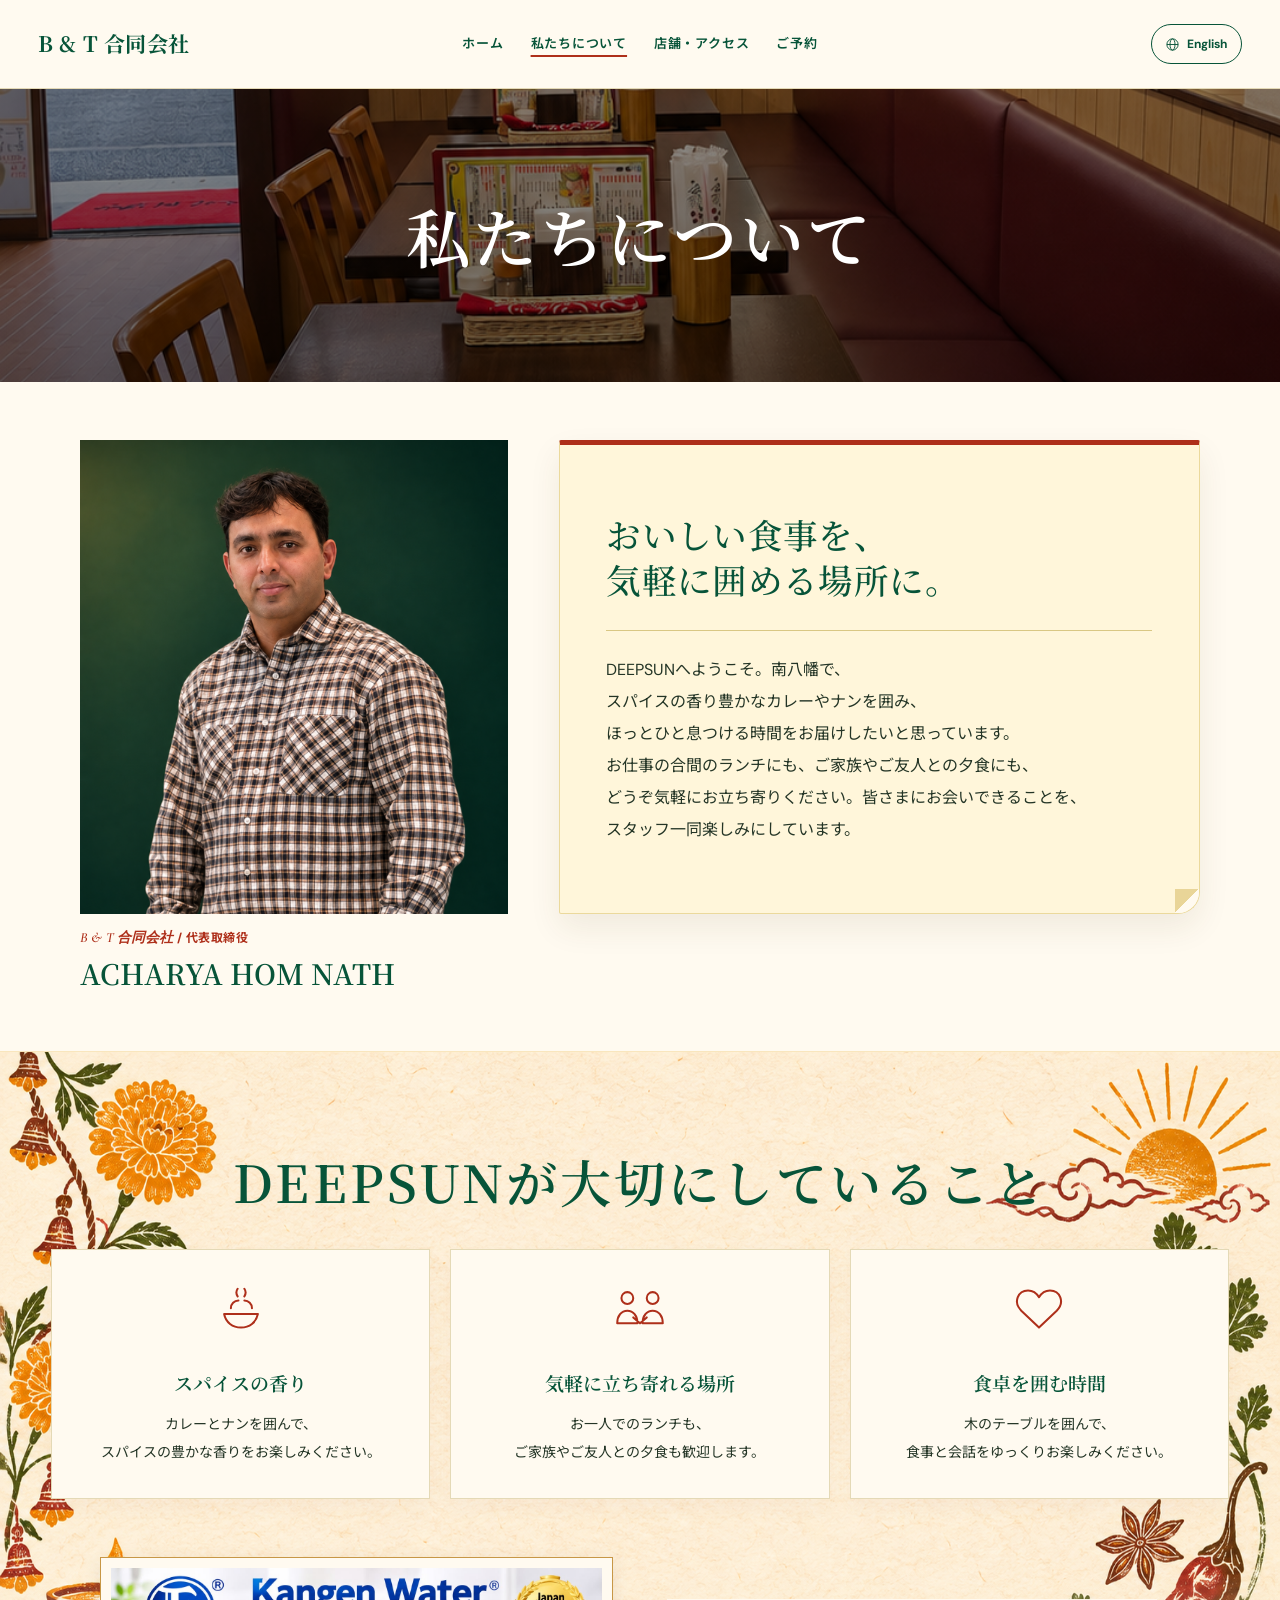
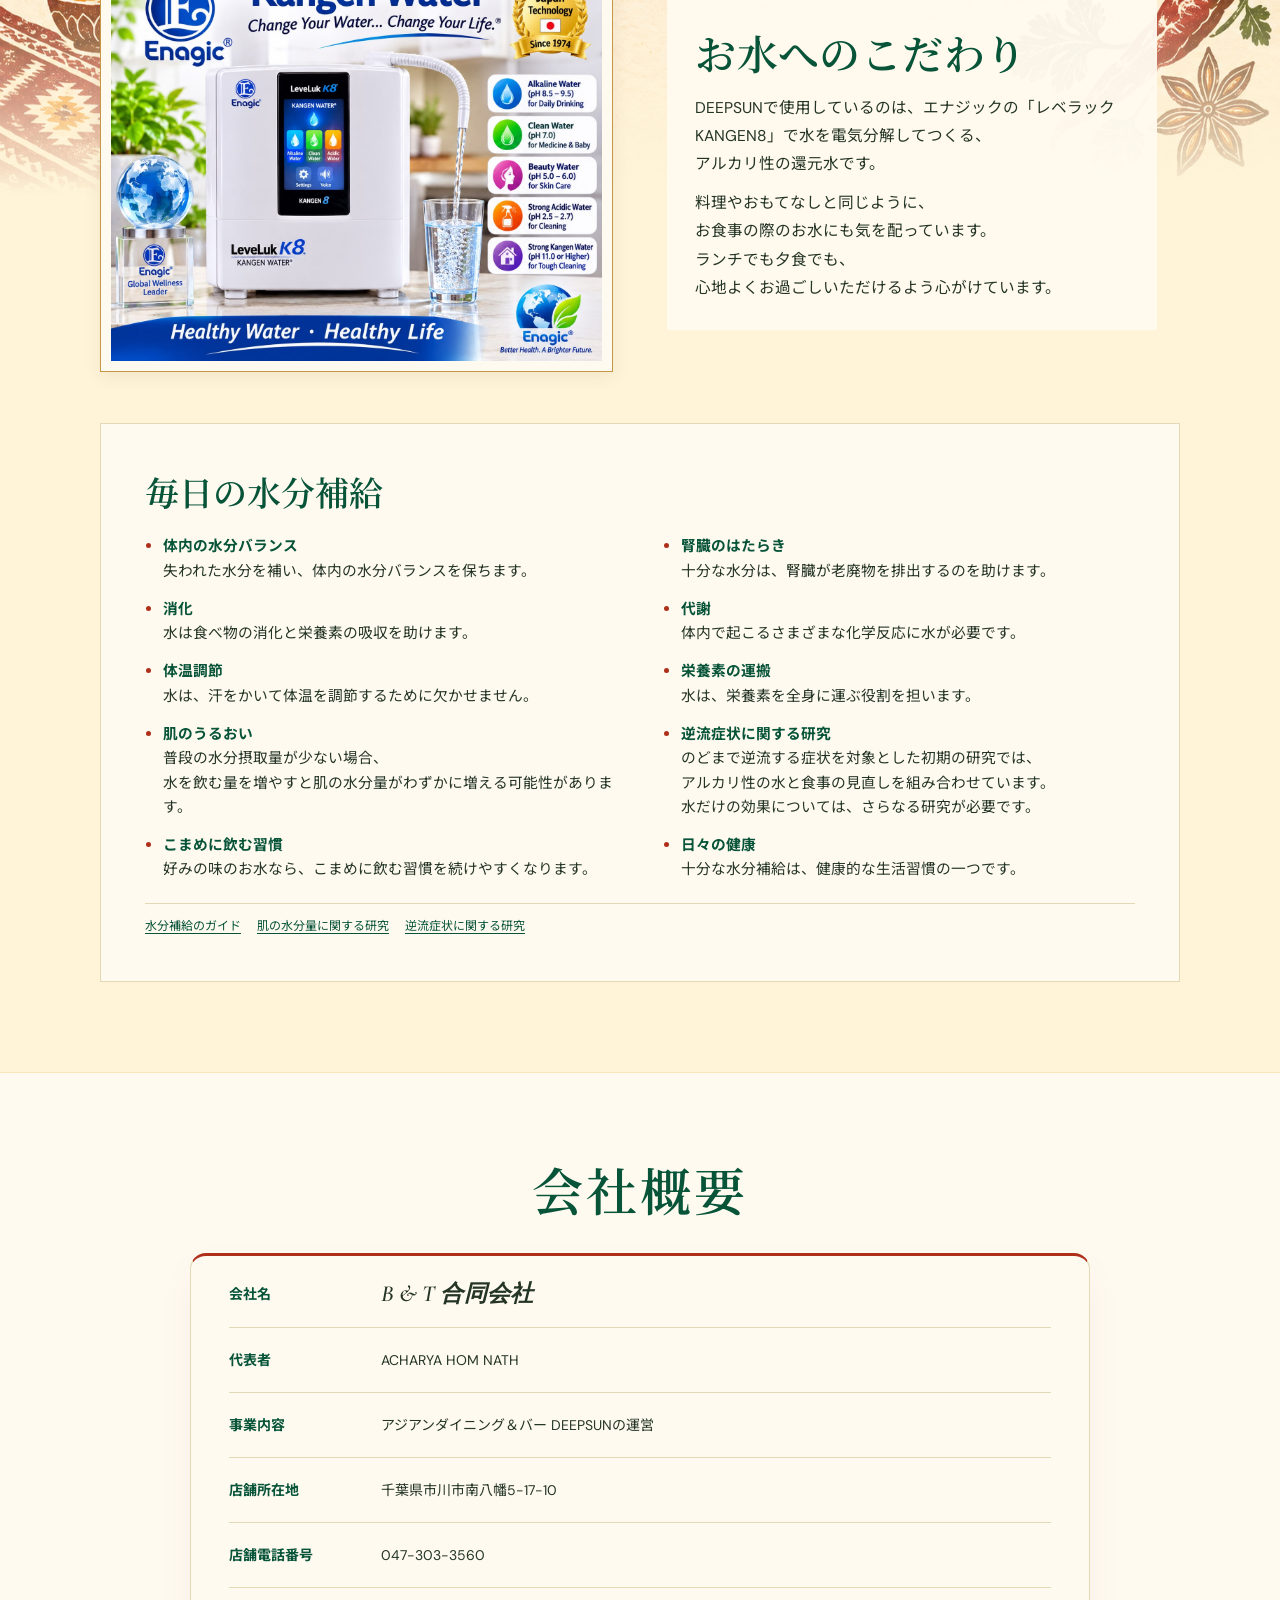
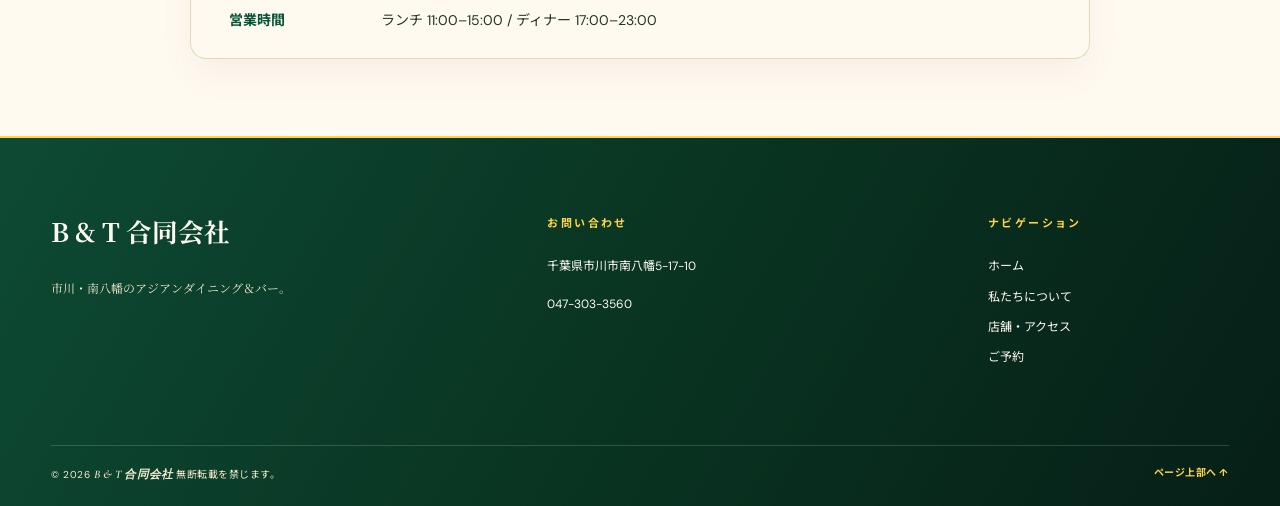
==== commit 70faa8ad: "Unify About artwork and add bilingual hydration details" ====
--- a/about.html
+++ b/about.html
@@ -1,7 +1,7 @@
 <!DOCTYPE html>
 
 <html lang="ja"><head><meta charset="utf-8"/><meta content="width=device-width, initial-scale=1" name="viewport"/><meta content="#fffaf0" name="theme-color"/><meta content="B &amp; T 合同会社が運営するDEEPSUN。代表 ACHARYA HOM NATHからのご挨拶と会社概要。" name="description"/><title>私たちについて | DEEPSUN</title><link href="https://fonts.googleapis.com" rel="preconnect"/><link crossorigin="" href="https://fonts.gstatic.com" rel="preconnect"/><link href="https://fonts.googleapis.com/css2?family=DM+Sans:wght@400;500;600;700&amp;family=Noto+Sans+JP:wght@400;500;600;700&amp;family=Noto+Serif+JP:wght@400;500;600;700&amp;family=Cormorant+Garamond:ital,wght@0,500;0,600;1,500;1,600&amp;display=swap" rel="stylesheet"/><link rel="icon" href="assets/deepsun-logo.png" type="image/png"/>
-<link href="styles.css?v=21" rel="stylesheet"/><script defer="" src="script.js?v=16"></script></head>
+<link href="styles.css?v=22" rel="stylesheet"/><script defer="" src="script.js?v=18"></script></head>
 <body data-page="about"><a class="skip-link" data-i18n="skipLink" href="#main-content">本文へ移動</a><div id="site-header-mount"></div><main class="inner-main" id="main-content">
 <section aria-labelledby="about-page-title" class="subhero subhero-about"><div class="subhero-overlay"></div><div class="container subhero-content"><h1 data-i18n="aboutPageTitle" id="about-page-title">私たちについて</h1></div></section>
 <section class="representative section-pad"><div class="container representative-grid"><div class="representative-profile"><div class="representative-portrait"><img alt="B &amp; T 合同会社の代表取締役 ACHARYA HOM NATH" data-i18n-alt="representativeAlt" height="1381" src="assets/deepsun-owner-green.png" width="1139"/></div><div class="representative-caption"><p data-i18n="repRole"><span class="company-name-inline">B &amp; T 合同会社</span> / 代表取締役</p><h2 data-i18n="representativeName">ACHARYA HOM NATH</h2></div></div><div class="representative-note"><h2 class="ceo-catch" data-i18n="ceoCatch">おいしい食事を、<br>気軽に囲める場所に。</h2><p class="ceo-message" data-i18n="ceoP1"><span class="ceo-phrase">DEEPSUNへようこそ。</span><span class="ceo-phrase">南八幡で、</span><span class="ceo-phrase">スパイスの</span><span class="ceo-phrase">香り</span><span class="ceo-phrase">豊かな</span><span class="ceo-phrase">カレーや</span><span class="ceo-phrase">ナンを</span><span class="ceo-phrase">囲み、</span><span class="ceo-phrase">ほっと</span><span class="ceo-phrase">ひと息つける</span><span class="ceo-phrase">時間を</span><span class="ceo-phrase">お届けしたいと</span><span class="ceo-phrase">思っています。</span><span class="ceo-phrase">お仕事の</span><span class="ceo-phrase">合間の</span><span class="ceo-phrase">ランチにも、</span><span class="ceo-phrase">ご家族や</span><span class="ceo-phrase">ご友人との</span><span class="ceo-phrase">夕食にも、</span><span class="ceo-phrase">どうぞ気軽に</span><span class="ceo-phrase">お立ち寄りください。</span><span class="ceo-phrase">皆さまに</span><span class="ceo-phrase">お会いできる</span><span class="ceo-phrase">ことを、</span><span class="ceo-phrase">スタッフ一同</span><span class="ceo-phrase">楽しみに</span><span class="ceo-phrase">しています。</span></p></div></div></section>
@@ -9,23 +9,39 @@
 <article class="value-card"><svg aria-hidden="true" viewbox="0 0 64 64"><path d="M12 38c2 10 10 16 20 16s18-6 20-16H12Zm8-7c0-5 4-9 9-9m7 0c5 0 9 4 9 9M28 17c-2-3-2-6 0-9m8 9c2-3 2-6 0-9"></path></svg><h3 data-i18n="value1Title">スパイスの香り</h3><p data-i18n="value1Text">カレーとナンを囲んで、スパイスの豊かな香りをお楽しみください。</p></article>
 <article class="value-card"><svg aria-hidden="true" viewbox="0 0 64 64"><path d="M17 26a7 7 0 1 0 0-14 7 7 0 0 0 0 14Zm30 0a7 7 0 1 0 0-14 7 7 0 0 0 0 14ZM5 49c0-9 5-15 12-15s12 6 12 15H5Zm30 0c0-9 5-15 12-15s12 6 12 15H35ZM24 42l8 7 8-7"></path></svg><h3 data-i18n="value2Title">気軽に立ち寄れる場所</h3><p data-i18n="value2Text">お一人でのランチも、ご家族やご友人との夕食も歓迎します。</p></article>
 <article class="value-card"><svg aria-hidden="true" viewbox="0 0 64 64"><path d="M32 54 11 34C1 24 7 10 19 10c6 0 10 3 13 8 3-5 7-8 13-8 12 0 18 14 8 24L32 54Z"></path></svg><h3 data-i18n="value3Title">食卓を囲む時間</h3><p data-i18n="value3Text">木のテーブルを囲んで、食事と会話をゆっくりお楽しみください。</p></article>
-</div></div></section>
+</div>
 <section class="water-feature" aria-labelledby="water-feature-title">
   <div class="water-feature-grid">
     <div class="water-feature-copy">
       <h2 class="section-title" id="water-feature-title" data-i18n="waterFeatureTitle">お水へのこだわり</h2>
       <p data-i18n="waterFeatureText">DEEPSUNで使用しているのは、エナジックの「レベラック KANGEN8」で水を電気分解してつくる、アルカリ性の還元水です。</p>
       <p data-i18n="waterFeatureCare">料理やおもてなしと同じように、お食事の際のお水にも気を配っています。ランチでも夕食でも、心地よくお過ごしいただけるよう心がけています。</p>
-      <ul class="water-feature-points">
-        <li data-i18n="waterFeatureFilter">浄水フィルター</li>
-        <li data-i18n="waterFeatureSettings">5種類の水を生成</li>
-        <li data-i18n="waterFeatureControls">タッチパネル操作</li>
-      </ul>
     </div>
     <div class="water-feature-photo">
       <img alt="エナジックのレベラック KANGEN8の製品画像。水を注ぐグラスと5種類の水の設定" data-i18n-alt="waterFeatureAlt" height="1122" loading="lazy" src="assets/enagic-kangen-water.jpg" width="1402"/>
     </div>
   </div>
+  <div class="water-hydration">
+    <h3 data-i18n="hydrationTitle">毎日の水分補給</h3>
+    <ul class="water-feature-points">
+      <li data-i18n="hydrationPoint1"><strong>体内の水分バランス</strong> 失われた水分を補い、体内の水分バランスを保ちます。</li>
+      <li data-i18n="hydrationPoint2"><strong>腎臓のはたらき</strong> 十分な水分は、腎臓が老廃物を排出するのを助けます。</li>
+      <li data-i18n="hydrationPoint3"><strong>消化</strong> 水は食べ物の消化と栄養素の吸収を助けます。</li>
+      <li data-i18n="hydrationPoint4"><strong>代謝</strong> 体内で起こるさまざまな化学反応に水が必要です。</li>
+      <li data-i18n="hydrationPoint5"><strong>体温調節</strong> 水は、汗をかいて体温を調節するために欠かせません。</li>
+      <li data-i18n="hydrationPoint6"><strong>栄養素の運搬</strong> 水は、栄養素を全身に運ぶ役割を担います。</li>
+      <li data-i18n="hydrationPoint7"><strong>肌のうるおい</strong> 普段の水分摂取量が少ない場合、水を飲む量を増やすと肌の水分量がわずかに増える可能性があります。</li>
+      <li data-i18n="hydrationPoint8"><strong>逆流症状に関する研究</strong> のどまで逆流する症状を対象とした初期の研究では、アルカリ性の水と食事の見直しを組み合わせています。水だけの効果については、さらなる研究が必要です。</li>
+      <li data-i18n="hydrationPoint9"><strong>こまめに飲む習慣</strong> 好みの味のお水なら、こまめに飲む習慣を続けやすくなります。</li>
+      <li data-i18n="hydrationPoint10"><strong>日々の健康</strong> 十分な水分補給は、健康的な生活習慣の一つです。</li>
+    </ul>
+    <p class="water-hydration-sources">
+      <a href="https://www.cdc.gov/healthy-weight-growth/water-healthy-drinks/index.html" data-i18n="hydrationSource">水分補給のガイド</a>
+      <a href="https://pubmed.ncbi.nlm.nih.gov/26345226/" data-i18n="hydrationSkinSource">肌の水分量に関する研究</a>
+      <a href="https://jamanetwork.com/journals/jamaotolaryngology/fullarticle/2652893" data-i18n="hydrationRefluxSource">逆流症状に関する研究</a>
+    </p>
+  </div>
 </section>
+</div></section>
 <section aria-labelledby="company-title" class="company-section section-pad"><div class="container company-grid"><h2 class="section-title" data-i18n="companyTitle" id="company-title">会社概要</h2><dl class="company-table"><div><dt data-i18n="companyNameLabel">会社名</dt><dd class="company-name-text" data-i18n="companyName">B &amp; T 合同会社</dd></div><div><dt data-i18n="companyRepLabel">代表者</dt><dd data-i18n="companyRepValue">ACHARYA HOM NATH</dd></div><div><dt data-i18n="companyBusinessLabel">事業内容</dt><dd data-i18n="companyBusiness">アジアンダイニング＆バー DEEPSUNの運営</dd></div><div><dt data-i18n="companyLocationLabel">店舗所在地</dt><dd><span data-i18n="addressFull">千葉県市川市南八幡5-17-10</span></dd></div><div><dt data-i18n="shopPhoneLabel">店舗電話番号</dt><dd><a href="tel:0473033560">047-303-3560</a></dd></div><div><dt data-i18n="hoursLabel">営業時間</dt><dd data-i18n="hoursValue">ランチ 11:00–15:00 / ディナー 17:00–23:00</dd></div></dl></div></section>
 </main><div id="site-footer-mount"></div></body></html>
--- a/styles.css
+++ b/styles.css
@@ -227,7 +227,7 @@
 .representative-note p:last-child{margin-bottom:0}
 .representative-note .note-opening{font-weight:700;color:var(--ink);font-size:17px}
 .values-section{position:relative;isolation:isolate;overflow:hidden;background:linear-gradient(90deg,transparent,rgba(214,168,68,.82) 15%,rgba(220,116,24,.48) 50%,rgba(214,168,68,.82) 85%,transparent) center top / calc(100% - clamp(40px,9vw,150px)) 1px no-repeat,linear-gradient(90deg,transparent,rgba(214,168,68,.82) 15%,rgba(220,116,24,.48) 50%,rgba(214,168,68,.82) 85%,transparent) center bottom / calc(100% - clamp(40px,9vw,150px)) 1px no-repeat,linear-gradient(135deg,#fbf8f0 0%,var(--cream) 55%,#f6efdf 100%)}
-.values-section .section-title{color:var(--ink)}
+.values-section > .container > .section-title{color:var(--ink)}
 .values-section::before,.values-section::after{position:absolute;z-index:0;content:"";pointer-events:none}
 .values-section::before{top:42%;left:-15%;width:130%;height:220px;border:1px solid #dc74182b;border-radius:50%;transform:rotate(-5deg);box-shadow:0 0 0 23px #edba390d,0 0 0 24px #dc74181a,0 0 0 58px #edba390a}
 .values-section::after{top:-95px;right:-105px;width:340px;height:340px;border:1px solid #dc74182b;border-radius:50%;background:repeating-radial-gradient(circle,transparent 0 24px,#dc74180d 25px 26px,transparent 27px 48px)}
@@ -248,7 +248,7 @@
   .delivery-logo{flex:0 0 58px;width:58px;height:46px;margin:0}
   .delivery-action{flex:1;justify-content:flex-start;gap:7px}
 }
-.values-section .section-title{margin-bottom:45px}
+.values-section > .container > .section-title{margin-bottom:45px}
 .values-grid{display:grid;grid-template-columns:repeat(3,1fr);gap:20px}
 .value-card{border:1px solid #dddccf;background:var(--paper);padding:44px 28px 40px;text-align:center;min-height:275px}
 .value-card svg{width:54px;height:54px;stroke:var(--orange);stroke-width:2.4;fill:none;stroke-linecap:round;stroke-linejoin:round;margin:0 auto 23px}
@@ -312,7 +312,7 @@
 .representative-profile img{height:clamp(360px,28vw,440px);aspect-ratio:auto;object-fit:cover;object-position:center 24%}
 .representative-note{padding:clamp(30px,3.5vw,52px)}
 .representative-note p{margin-bottom:18px}
-.values-section .section-title{text-align:center;margin-bottom:45px}
+.values-section > .container > .section-title{text-align:center;margin-bottom:45px}
 .location-intro{text-align:center;max-width:850px;margin:0 auto 38px}
 .location-intro .eyebrow{justify-content:center;margin-bottom:20px}
 .location-intro .section-title{margin-bottom:17px}
@@ -351,7 +351,7 @@
 .sns-line img{width:78px;height:44px;object-fit:cover;border-radius:4px}
 .home-reservation{padding-block:55px}
 .representative.section-pad{padding-block:58px}
-.values-section .section-title{margin-bottom:28px}
+.values-section > .container > .section-title{margin-bottom:28px}
 .value-card{min-height:0;padding:32px 24px}
 .company-grid{grid-template-columns:1fr;gap:24px}
 .company-grid>.section-title{text-align:center}
@@ -713,18 +713,25 @@
 .values-section .value-card{background:#fffaf1f2;border-color:#d8952540;box-shadow:0 8px 20px #681c1608}
 
 .water-feature {
-  color: var(--paper);
-  background: linear-gradient(135deg, #245a6a, #153e51 55%, #102e40);
+  max-width: 1080px;
+  margin: clamp(30px, 4.5vw, 62px) auto 0;
 }
 
 .water-feature-grid {
   display: grid;
   grid-template-areas: "photo copy";
-  grid-template-columns: min(54%, 900px) minmax(0, 1fr);
+  grid-template-columns: minmax(0, 1fr) minmax(0, 1fr);
   align-items: center;
-}
-
-.water-feature-photo { grid-area: photo; }
+  gap: clamp(24px, 4.25vw, 62px);
+}
+
+.water-feature-photo {
+  grid-area: photo;
+  padding: clamp(6px, .75vw, 11px);
+  background: var(--paper);
+  border: 1px solid #c79746;
+  box-shadow: 0 4px 16px #56392916;
+}
 
 .water-feature-photo img {
   display: block;
@@ -734,53 +741,84 @@
 
 .water-feature-copy {
   grid-area: copy;
-  max-width: 680px;
-  padding: clamp(26px, 3.7vw, 70px) clamp(28px, 4.5vw, 80px);
+  max-width: 490px;
+  padding: clamp(16px, 2.2vw, 28px);
+  background: #fffaf0f2;
   text-align: left;
 }
 
 .water-feature-copy .section-title {
-  margin: 0 0 18px;
-  color: inherit;
-  font-size: clamp(30px, 3.9vw, 58px);
-  line-height: 1.22;
+  margin: 0 0 16px;
+  color: var(--ink);
+  font-size: clamp(28px, 3.2vw, 48px);
+  line-height: 1.25;
   letter-spacing: .01em;
+  text-align: left;
 }
 
 .water-feature-copy p {
   max-width: 43ch;
   margin: 0;
-  font-size: clamp(15px, 1.3vw, 18px);
-  line-height: 1.75;
-}
-
-.water-feature-copy p + p { margin-top: 12px; }
+  color: var(--text);
+  font-size: clamp(15px, 1.22vw, 17px);
+  line-height: 1.8;
+}
+
+.water-feature-copy p + p { margin-top: 11px; }
+
+.water-hydration {
+  margin-top: clamp(26px, 4vw, 54px);
+  padding: clamp(20px, 3.5vw, 44px);
+  background: var(--paper);
+  border: 1px solid var(--line);
+  text-align: left;
+}
+
+.water-hydration h3 {
+  margin: 0 0 19px;
+  color: var(--ink);
+  font: 600 clamp(22px, 2.8vw, 34px)/1.4 var(--serif);
+}
 
 .water-feature-points {
-  margin: 16px 0 0;
-  padding-inline-start: 1.2em;
+  display: grid;
+  grid-template-columns: repeat(2, minmax(0, 1fr));
+  gap: 14px clamp(26px, 5vw, 76px);
+  margin: 0;
+  padding-inline-start: 1.25em;
+  color: var(--text);
   font-size: clamp(14px, 1.15vw, 16px);
   line-height: 1.65;
 }
 
-.water-feature-points li::marker { color: #a8d8df; }
-
-@media (1000px < width <= 1180px) {
-  .water-feature-copy { padding: 22px 26px; }
-}
-
-@media (max-width: 1000px) {
+.water-feature-points li::marker { color: var(--vermilion); }
+.water-feature-points strong { display: block; color: var(--ink); }
+
+.water-hydration-sources {
+  display: flex;
+  flex-wrap: wrap;
+  gap: 4px 16px;
+  margin: 21px 0 0;
+  padding-top: 12px;
+  border-top: 1px solid var(--line);
+  font-size: 12px;
+}
+
+.water-hydration-sources a {
+  color: var(--ink);
+  text-decoration: underline;
+  text-underline-offset: 3px;
+}
+
+@media (max-width: 760px) {
   .water-feature-grid {
-    grid-template-areas: "photo" "copy";
+    grid-template-areas: "copy" "photo";
     grid-template-columns: minmax(0, 1fr);
+    gap: 14px;
   }
 
-  .water-feature-copy {
-    max-width: 610px;
-    padding: clamp(28px, 6vw, 56px) clamp(21px, 6vw, 56px);
-  }
-
-  .water-feature-copy .section-title { margin-bottom: 14px; }
+  .water-feature-copy { max-width: none; }
+  .water-feature-points { grid-template-columns: minmax(0, 1fr); }
 }
 .booking-grid{grid-template-columns:repeat(3,minmax(0,1fr));max-width:950px}
 .booking-card.tabelog .booking-action{background:#d58a12;color:#2e1a09}
@@ -906,7 +944,7 @@
 .language-switch .language-option{display:grid;place-items:center;width:36px;height:28px;margin:0;border-radius:5px;background:transparent;color:#681c16;opacity:.65;font-size:11px;letter-spacing:.04em;transition:background .2s,color .2s}
 .language-switch .language-option.is-active,.language-switch.is-en .language-en,.language-switch:not(.is-en) .language-ja{background:#681c16;color:#ffe5a3;opacity:1;text-decoration:none;box-shadow:0 1px 3px #36161020}
 @media(max-width:760px){
- .values-section .section-title{padding-block:8px;background:linear-gradient(90deg,transparent,#fff6e6ed 12%,#fff6e6ed 88%,transparent)}
+ .values-section > .container > .section-title{padding-block:8px;background:linear-gradient(90deg,transparent,#fff6e6ed 12%,#fff6e6ed 88%,transparent)}
  .language-switch{min-width:82px;height:36px;padding:3px}
  .language-switch .language-option{width:35px;height:28px}
  .hero .hero-content{width:calc(100% - 24px)}
@@ -938,9 +976,17 @@
 .representative-profile img { aspect-ratio: 549/666; object-fit: cover; }
 .booking-grid { grid-template-columns: repeat(2, minmax(0, 1fr)); max-width: 630px; }
 .home-store,
-.stores-gallery,
+.stores-gallery {
+  background: var(--cream) url("assets/deepsun-artwork-wide.png") center/100% 100% no-repeat;
+}
+
 .values-section {
-  background: var(--cream) url("assets/deepsun-artwork-wide.png") center/100% 100% no-repeat;
+  --values-artwork: url("assets/deepsun-artwork-wide.png");
+  --values-artwork-height: clamp(620px, 58vw, 960px);
+  background:
+    linear-gradient(transparent 70%, var(--cream)) top / 100% var(--values-artwork-height) no-repeat,
+    var(--values-artwork) top / 100% var(--values-artwork-height) no-repeat,
+    var(--cream);
 }
 @media (max-width: 760px) {
   .home-store-card-header > .store-wordmark { width: 52px; height: 52px; }
@@ -948,8 +994,11 @@
   .hero-image { background-position: 53% center; }
   .booking-grid { grid-template-columns: 1fr; max-width: 420px; }
   .home-store,
-  .stores-gallery,
-  .values-section { background-image: url("assets/deepsun-artwork-tall.png"); }
+  .stores-gallery { background-image: url("assets/deepsun-artwork-tall.png"); }
+  .values-section {
+    --values-artwork: url("assets/deepsun-artwork-tall.png");
+    --values-artwork-height: clamp(1030px, 250vw, 1450px);
+  }
 }
 
 /* Company identity and the site-wide colors drawn from the DEEPSUN mark. */
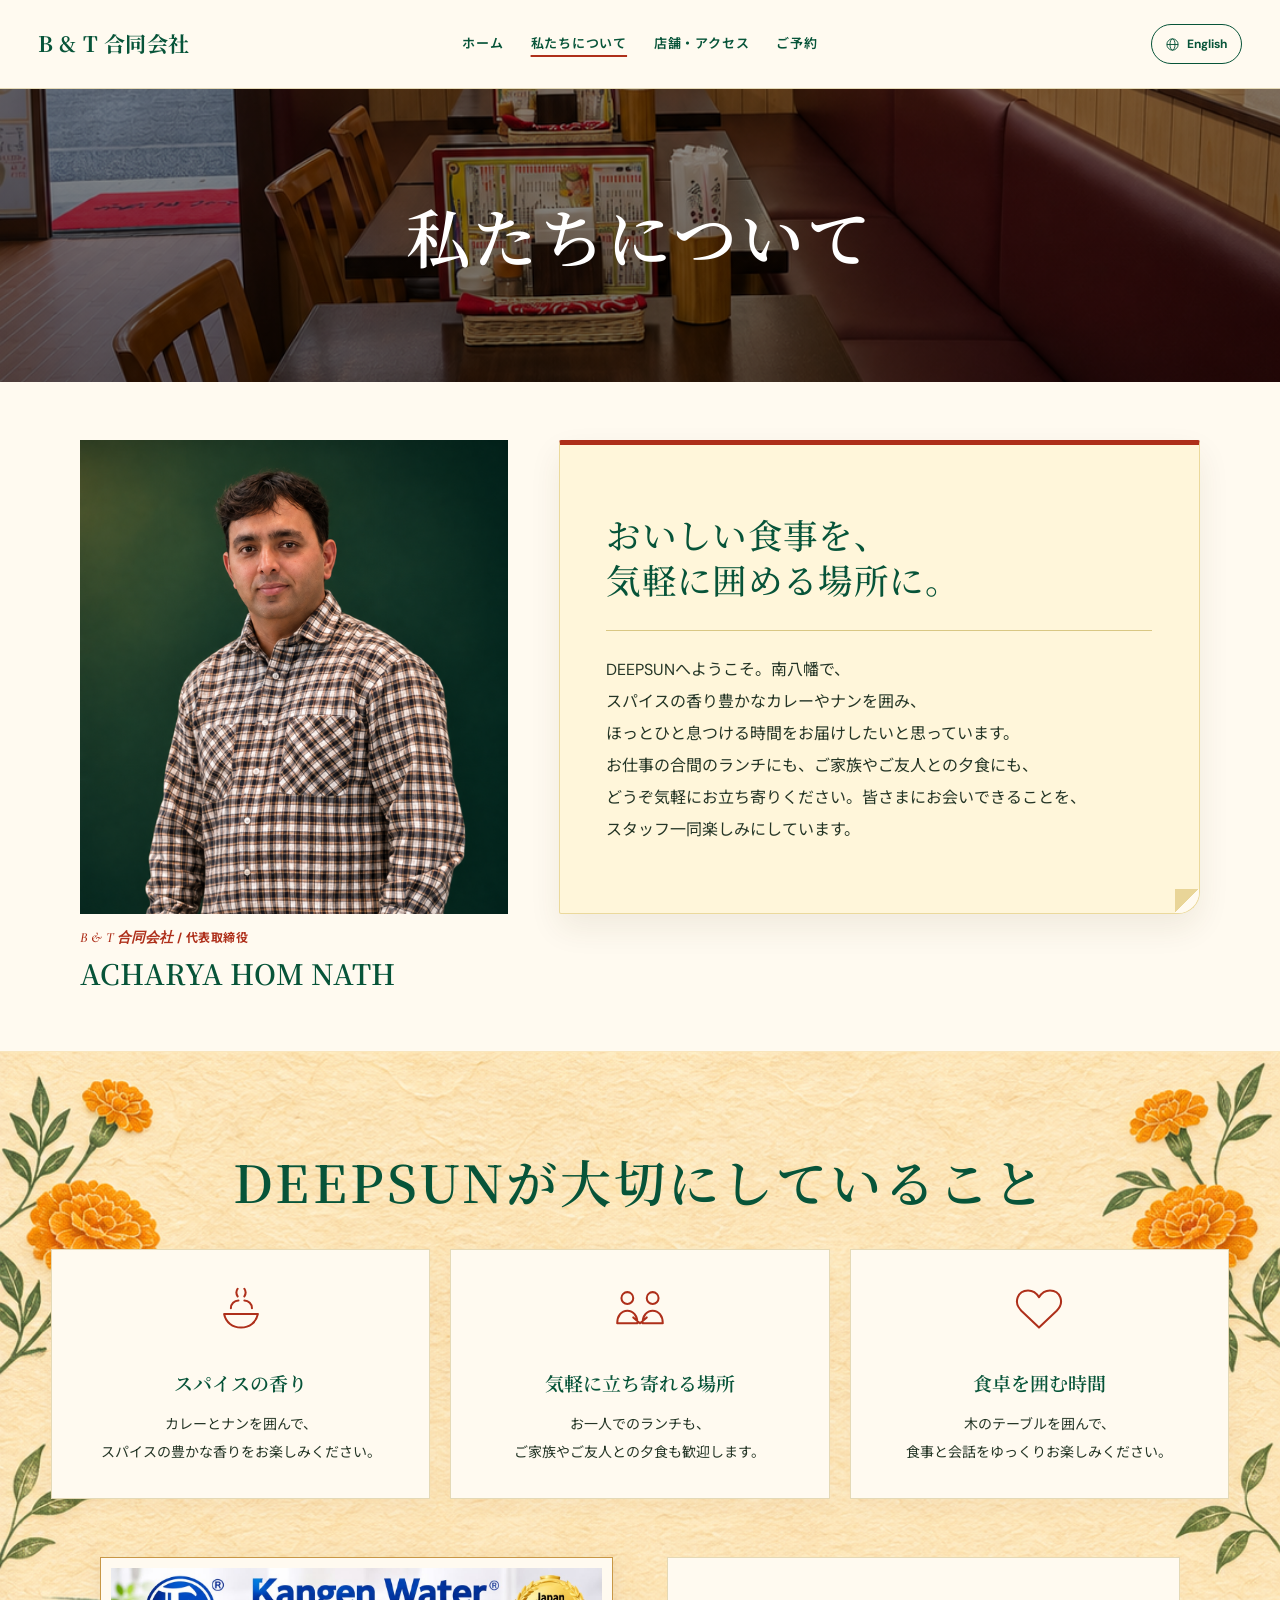
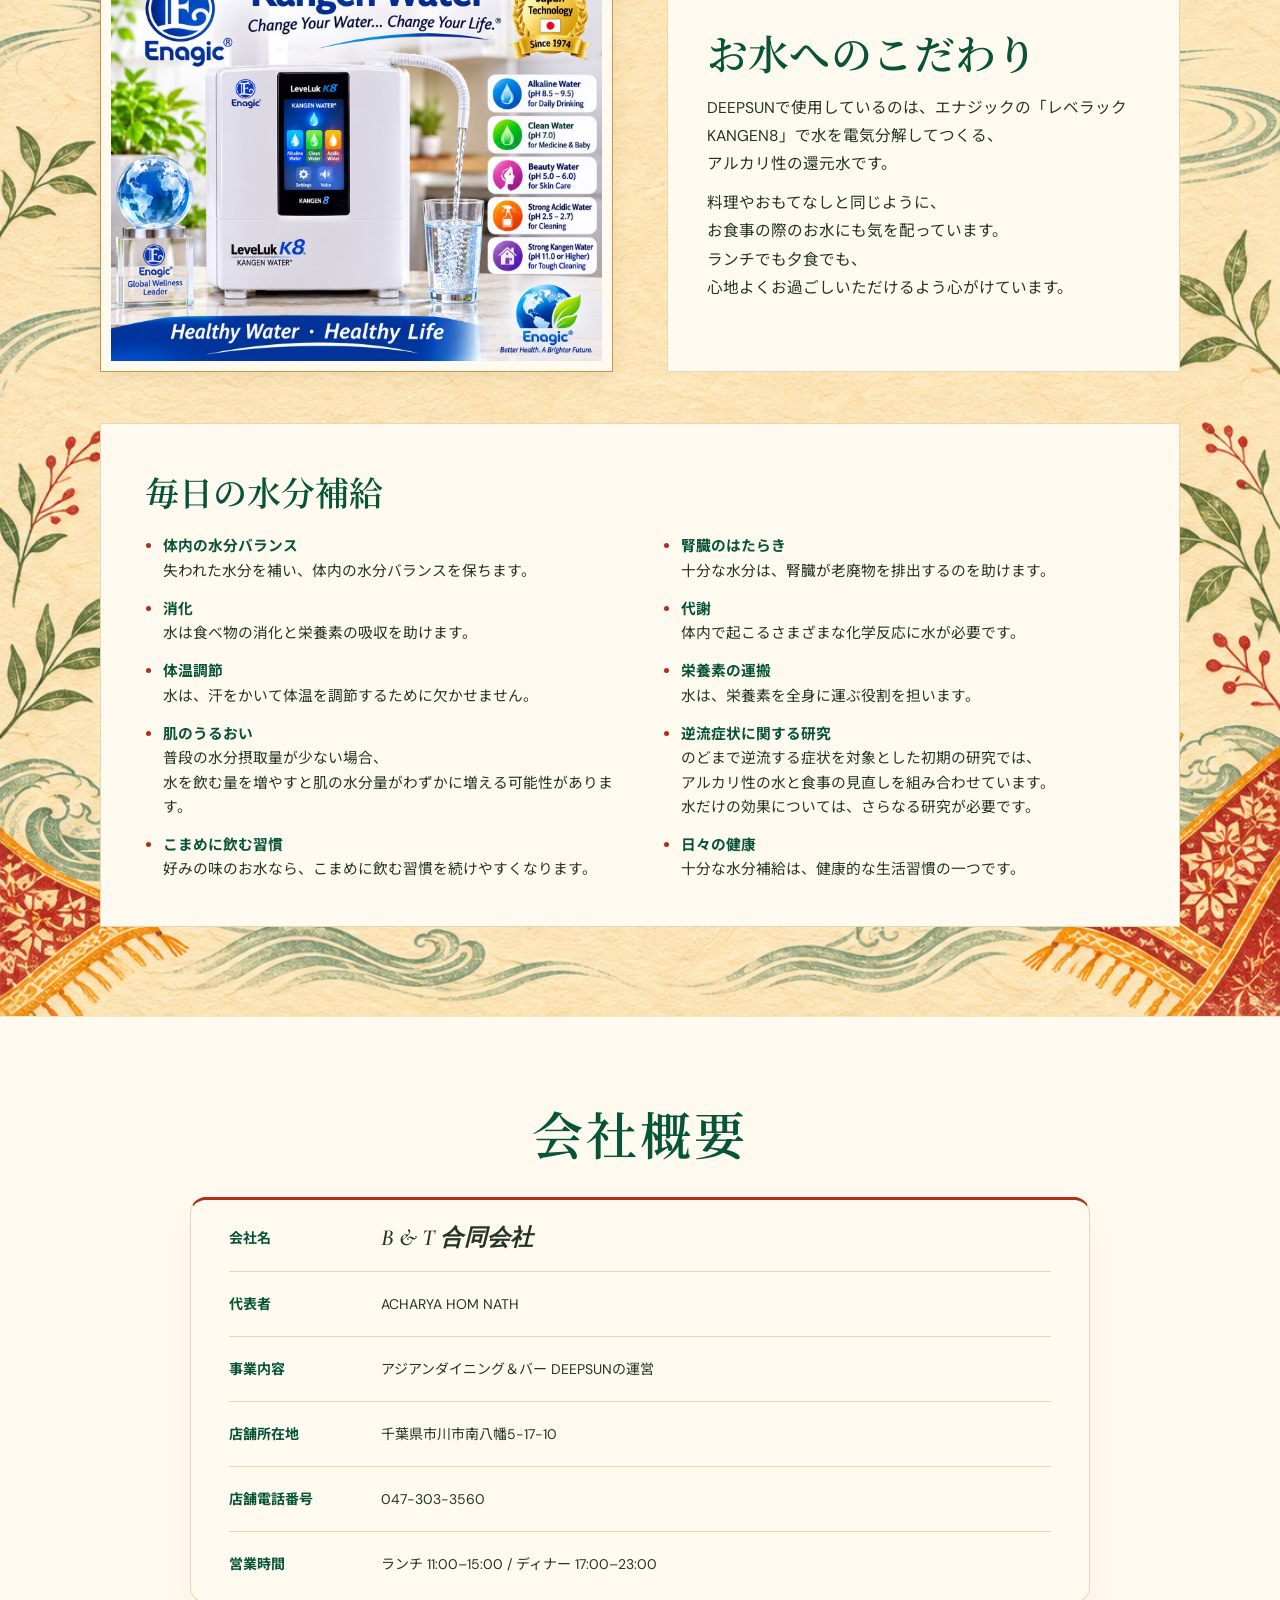
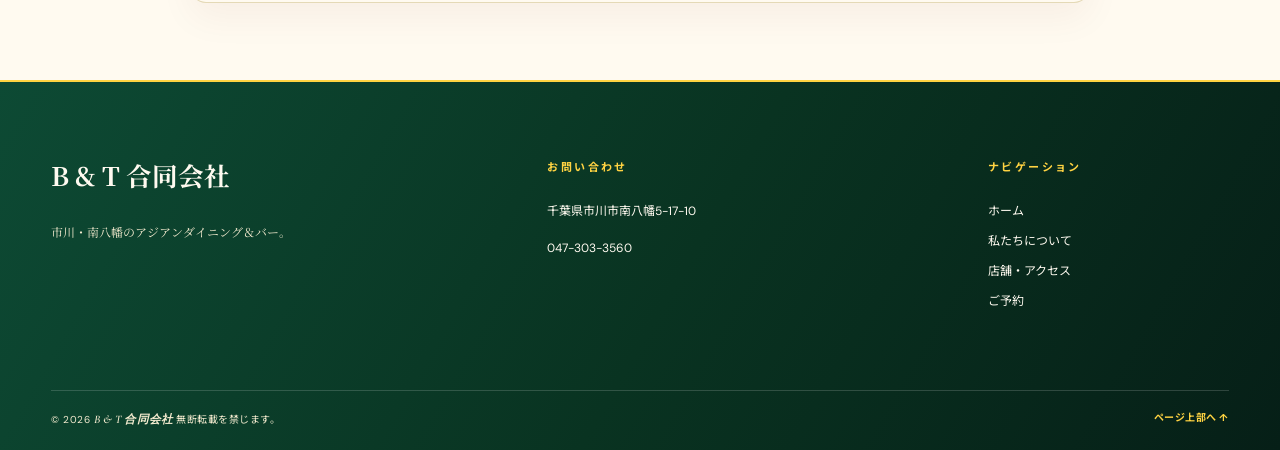
==== commit b1ddfa43: "Extend About artwork across the full values section" ====
--- a/about.html
+++ b/about.html
@@ -1,7 +1,7 @@
 <!DOCTYPE html>
 
 <html lang="ja"><head><meta charset="utf-8"/><meta content="width=device-width, initial-scale=1" name="viewport"/><meta content="#fffaf0" name="theme-color"/><meta content="B &amp; T 合同会社が運営するDEEPSUN。代表 ACHARYA HOM NATHからのご挨拶と会社概要。" name="description"/><title>私たちについて | DEEPSUN</title><link href="https://fonts.googleapis.com" rel="preconnect"/><link crossorigin="" href="https://fonts.gstatic.com" rel="preconnect"/><link href="https://fonts.googleapis.com/css2?family=DM+Sans:wght@400;500;600;700&amp;family=Noto+Sans+JP:wght@400;500;600;700&amp;family=Noto+Serif+JP:wght@400;500;600;700&amp;family=Cormorant+Garamond:ital,wght@0,500;0,600;1,500;1,600&amp;display=swap" rel="stylesheet"/><link rel="icon" href="assets/deepsun-logo.png" type="image/png"/>
-<link href="styles.css?v=22" rel="stylesheet"/><script defer="" src="script.js?v=18"></script></head>
+<link href="styles.css?v=23" rel="stylesheet"/><script defer="" src="script.js?v=19"></script></head>
 <body data-page="about"><a class="skip-link" data-i18n="skipLink" href="#main-content">本文へ移動</a><div id="site-header-mount"></div><main class="inner-main" id="main-content">
 <section aria-labelledby="about-page-title" class="subhero subhero-about"><div class="subhero-overlay"></div><div class="container subhero-content"><h1 data-i18n="aboutPageTitle" id="about-page-title">私たちについて</h1></div></section>
 <section class="representative section-pad"><div class="container representative-grid"><div class="representative-profile"><div class="representative-portrait"><img alt="B &amp; T 合同会社の代表取締役 ACHARYA HOM NATH" data-i18n-alt="representativeAlt" height="1381" src="assets/deepsun-owner-green.png" width="1139"/></div><div class="representative-caption"><p data-i18n="repRole"><span class="company-name-inline">B &amp; T 合同会社</span> / 代表取締役</p><h2 data-i18n="representativeName">ACHARYA HOM NATH</h2></div></div><div class="representative-note"><h2 class="ceo-catch" data-i18n="ceoCatch">おいしい食事を、<br>気軽に囲める場所に。</h2><p class="ceo-message" data-i18n="ceoP1"><span class="ceo-phrase">DEEPSUNへようこそ。</span><span class="ceo-phrase">南八幡で、</span><span class="ceo-phrase">スパイスの</span><span class="ceo-phrase">香り</span><span class="ceo-phrase">豊かな</span><span class="ceo-phrase">カレーや</span><span class="ceo-phrase">ナンを</span><span class="ceo-phrase">囲み、</span><span class="ceo-phrase">ほっと</span><span class="ceo-phrase">ひと息つける</span><span class="ceo-phrase">時間を</span><span class="ceo-phrase">お届けしたいと</span><span class="ceo-phrase">思っています。</span><span class="ceo-phrase">お仕事の</span><span class="ceo-phrase">合間の</span><span class="ceo-phrase">ランチにも、</span><span class="ceo-phrase">ご家族や</span><span class="ceo-phrase">ご友人との</span><span class="ceo-phrase">夕食にも、</span><span class="ceo-phrase">どうぞ気軽に</span><span class="ceo-phrase">お立ち寄りください。</span><span class="ceo-phrase">皆さまに</span><span class="ceo-phrase">お会いできる</span><span class="ceo-phrase">ことを、</span><span class="ceo-phrase">スタッフ一同</span><span class="ceo-phrase">楽しみに</span><span class="ceo-phrase">しています。</span></p></div></div></section>
@@ -35,11 +35,6 @@
       <li data-i18n="hydrationPoint9"><strong>こまめに飲む習慣</strong> 好みの味のお水なら、こまめに飲む習慣を続けやすくなります。</li>
       <li data-i18n="hydrationPoint10"><strong>日々の健康</strong> 十分な水分補給は、健康的な生活習慣の一つです。</li>
     </ul>
-    <p class="water-hydration-sources">
-      <a href="https://www.cdc.gov/healthy-weight-growth/water-healthy-drinks/index.html" data-i18n="hydrationSource">水分補給のガイド</a>
-      <a href="https://pubmed.ncbi.nlm.nih.gov/26345226/" data-i18n="hydrationSkinSource">肌の水分量に関する研究</a>
-      <a href="https://jamanetwork.com/journals/jamaotolaryngology/fullarticle/2652893" data-i18n="hydrationRefluxSource">逆流症状に関する研究</a>
-    </p>
   </div>
 </section>
 </div></section>
--- a/styles.css
+++ b/styles.css
@@ -721,12 +721,14 @@
   display: grid;
   grid-template-areas: "photo copy";
   grid-template-columns: minmax(0, 1fr) minmax(0, 1fr);
-  align-items: center;
+  align-items: stretch;
   gap: clamp(24px, 4.25vw, 62px);
 }
 
 .water-feature-photo {
   grid-area: photo;
+  display: grid;
+  place-items: center;
   padding: clamp(6px, .75vw, 11px);
   background: var(--paper);
   border: 1px solid #c79746;
@@ -741,9 +743,12 @@
 
 .water-feature-copy {
   grid-area: copy;
-  max-width: 490px;
-  padding: clamp(16px, 2.2vw, 28px);
-  background: #fffaf0f2;
+  display: flex;
+  flex-direction: column;
+  justify-content: center;
+  padding: clamp(22px, 3vw, 44px);
+  background: var(--paper);
+  border: 1px solid var(--line);
   text-align: left;
 }
 
@@ -794,30 +799,15 @@
 .water-feature-points li::marker { color: var(--vermilion); }
 .water-feature-points strong { display: block; color: var(--ink); }
 
-.water-hydration-sources {
-  display: flex;
-  flex-wrap: wrap;
-  gap: 4px 16px;
-  margin: 21px 0 0;
-  padding-top: 12px;
-  border-top: 1px solid var(--line);
-  font-size: 12px;
-}
-
-.water-hydration-sources a {
-  color: var(--ink);
-  text-decoration: underline;
-  text-underline-offset: 3px;
-}
-
-@media (max-width: 760px) {
+@media (max-width: 960px) {
   .water-feature-grid {
     grid-template-areas: "copy" "photo";
     grid-template-columns: minmax(0, 1fr);
     gap: 14px;
   }
-
-  .water-feature-copy { max-width: none; }
+}
+
+@media (max-width: 760px) {
   .water-feature-points { grid-template-columns: minmax(0, 1fr); }
 }
 .booking-grid{grid-template-columns:repeat(3,minmax(0,1fr));max-width:950px}
@@ -981,12 +971,7 @@
 }
 
 .values-section {
-  --values-artwork: url("assets/deepsun-artwork-wide.png");
-  --values-artwork-height: clamp(620px, 58vw, 960px);
-  background:
-    linear-gradient(transparent 70%, var(--cream)) top / 100% var(--values-artwork-height) no-repeat,
-    var(--values-artwork) top / 100% var(--values-artwork-height) no-repeat,
-    var(--cream);
+  background: var(--cream) url("assets/deepsun-values-artwork-desktop.png") center / 100% 100% no-repeat;
 }
 @media (max-width: 760px) {
   .home-store-card-header > .store-wordmark { width: 52px; height: 52px; }
@@ -995,10 +980,7 @@
   .booking-grid { grid-template-columns: 1fr; max-width: 420px; }
   .home-store,
   .stores-gallery { background-image: url("assets/deepsun-artwork-tall.png"); }
-  .values-section {
-    --values-artwork: url("assets/deepsun-artwork-tall.png");
-    --values-artwork-height: clamp(1030px, 250vw, 1450px);
-  }
+  .values-section { background-image: url("assets/deepsun-values-artwork-mobile.png"); }
 }
 
 /* Company identity and the site-wide colors drawn from the DEEPSUN mark. */
